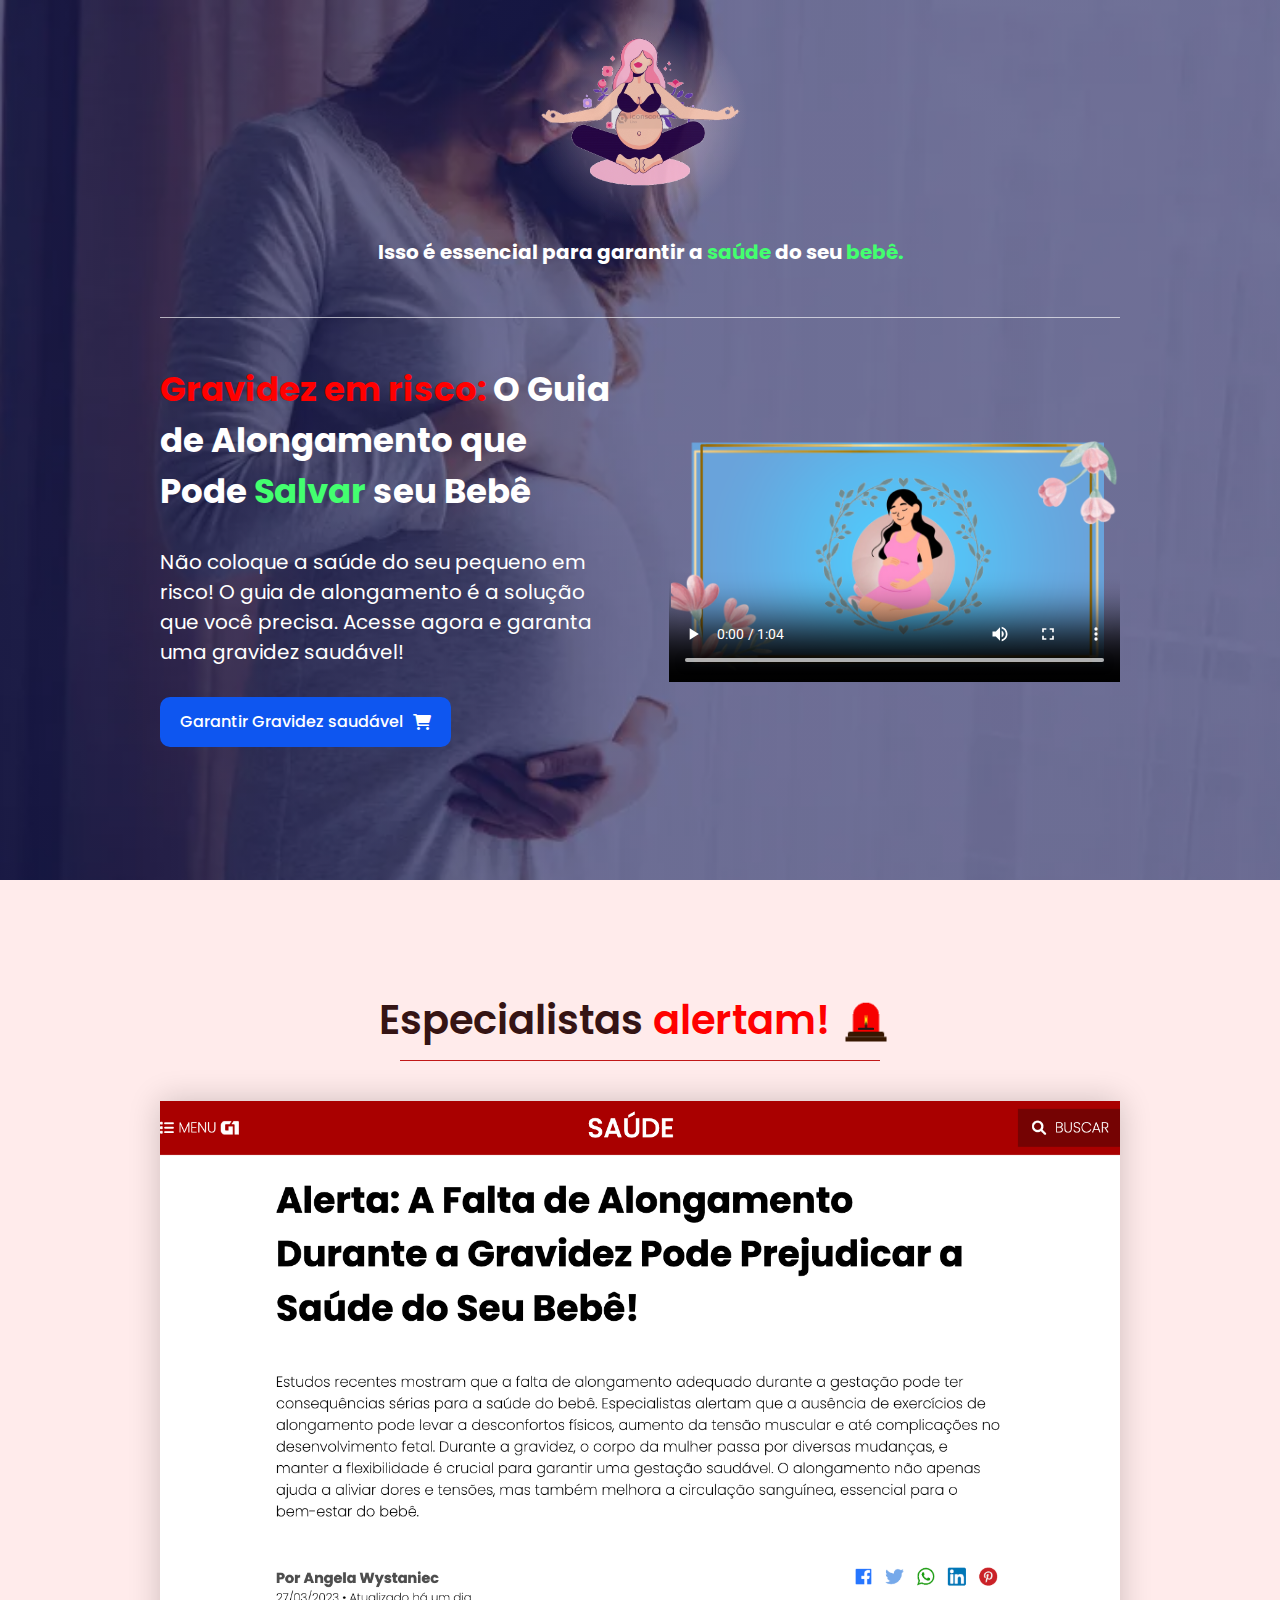
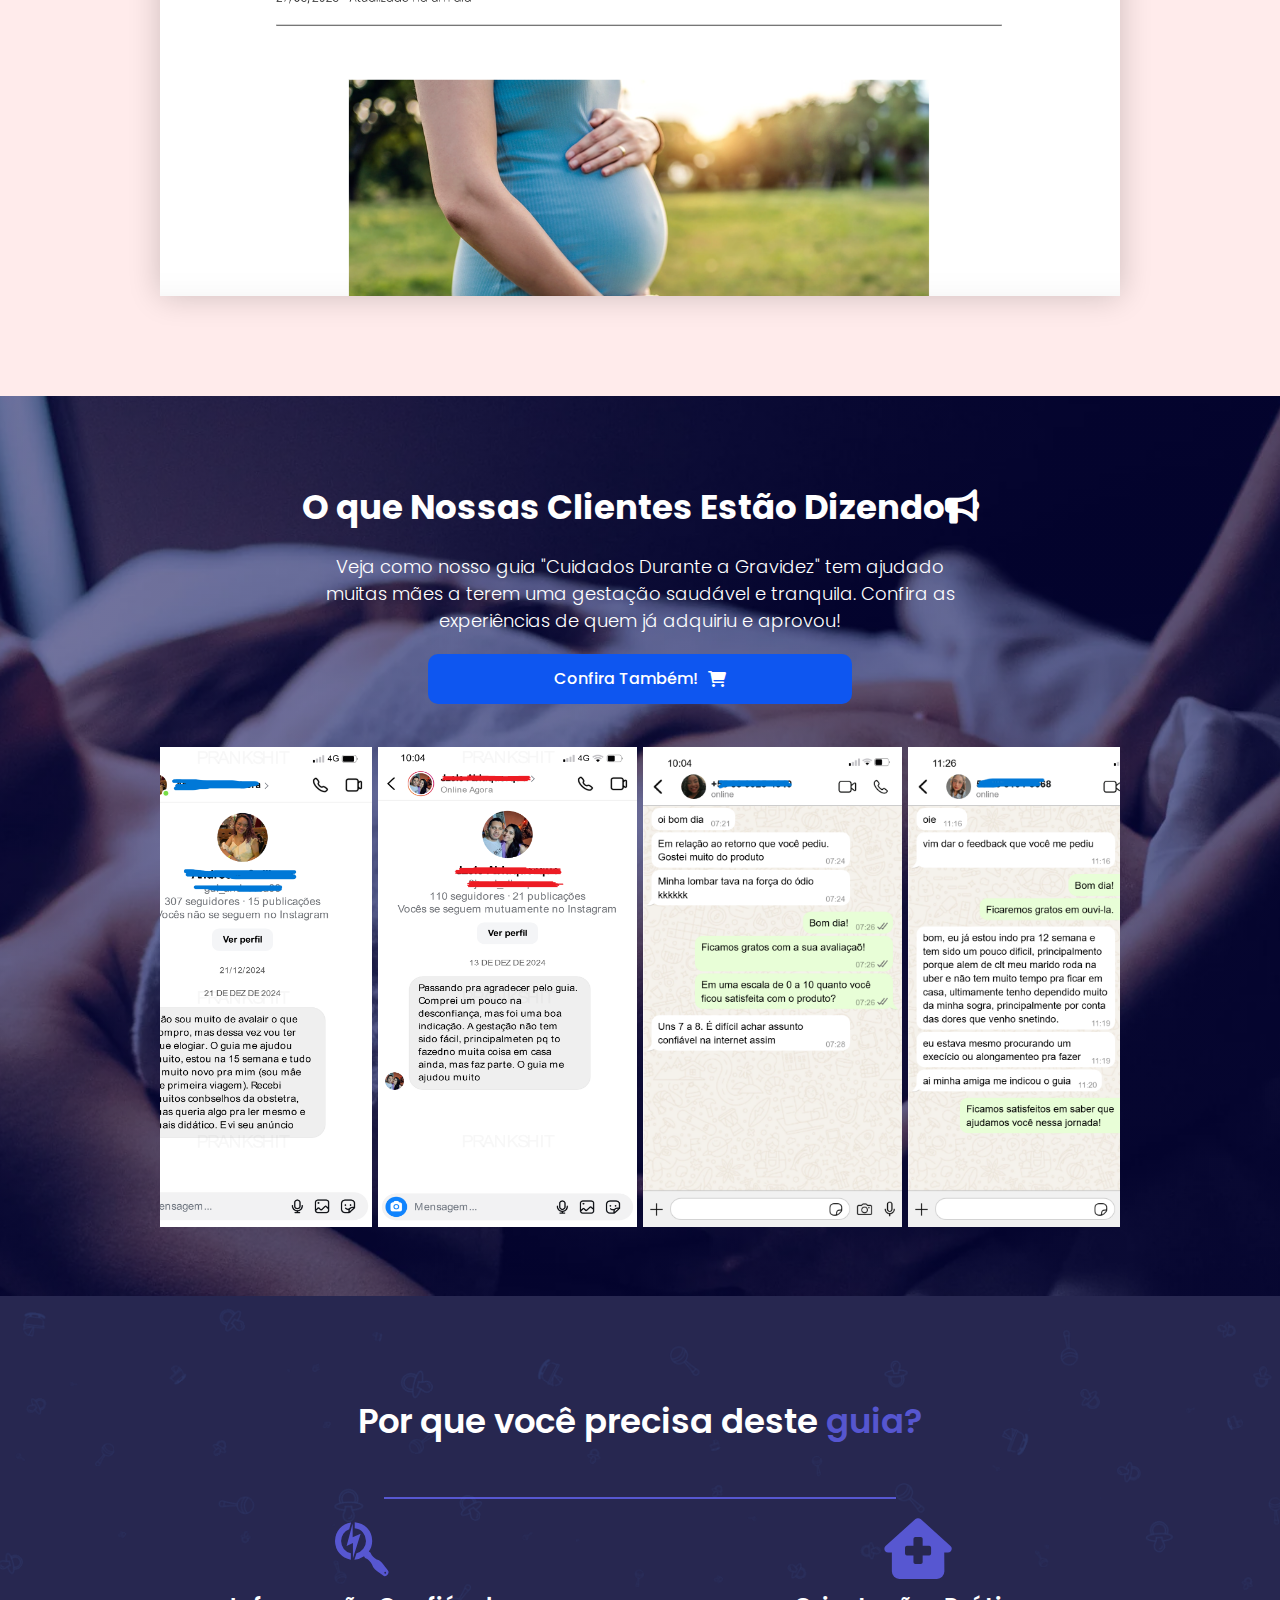
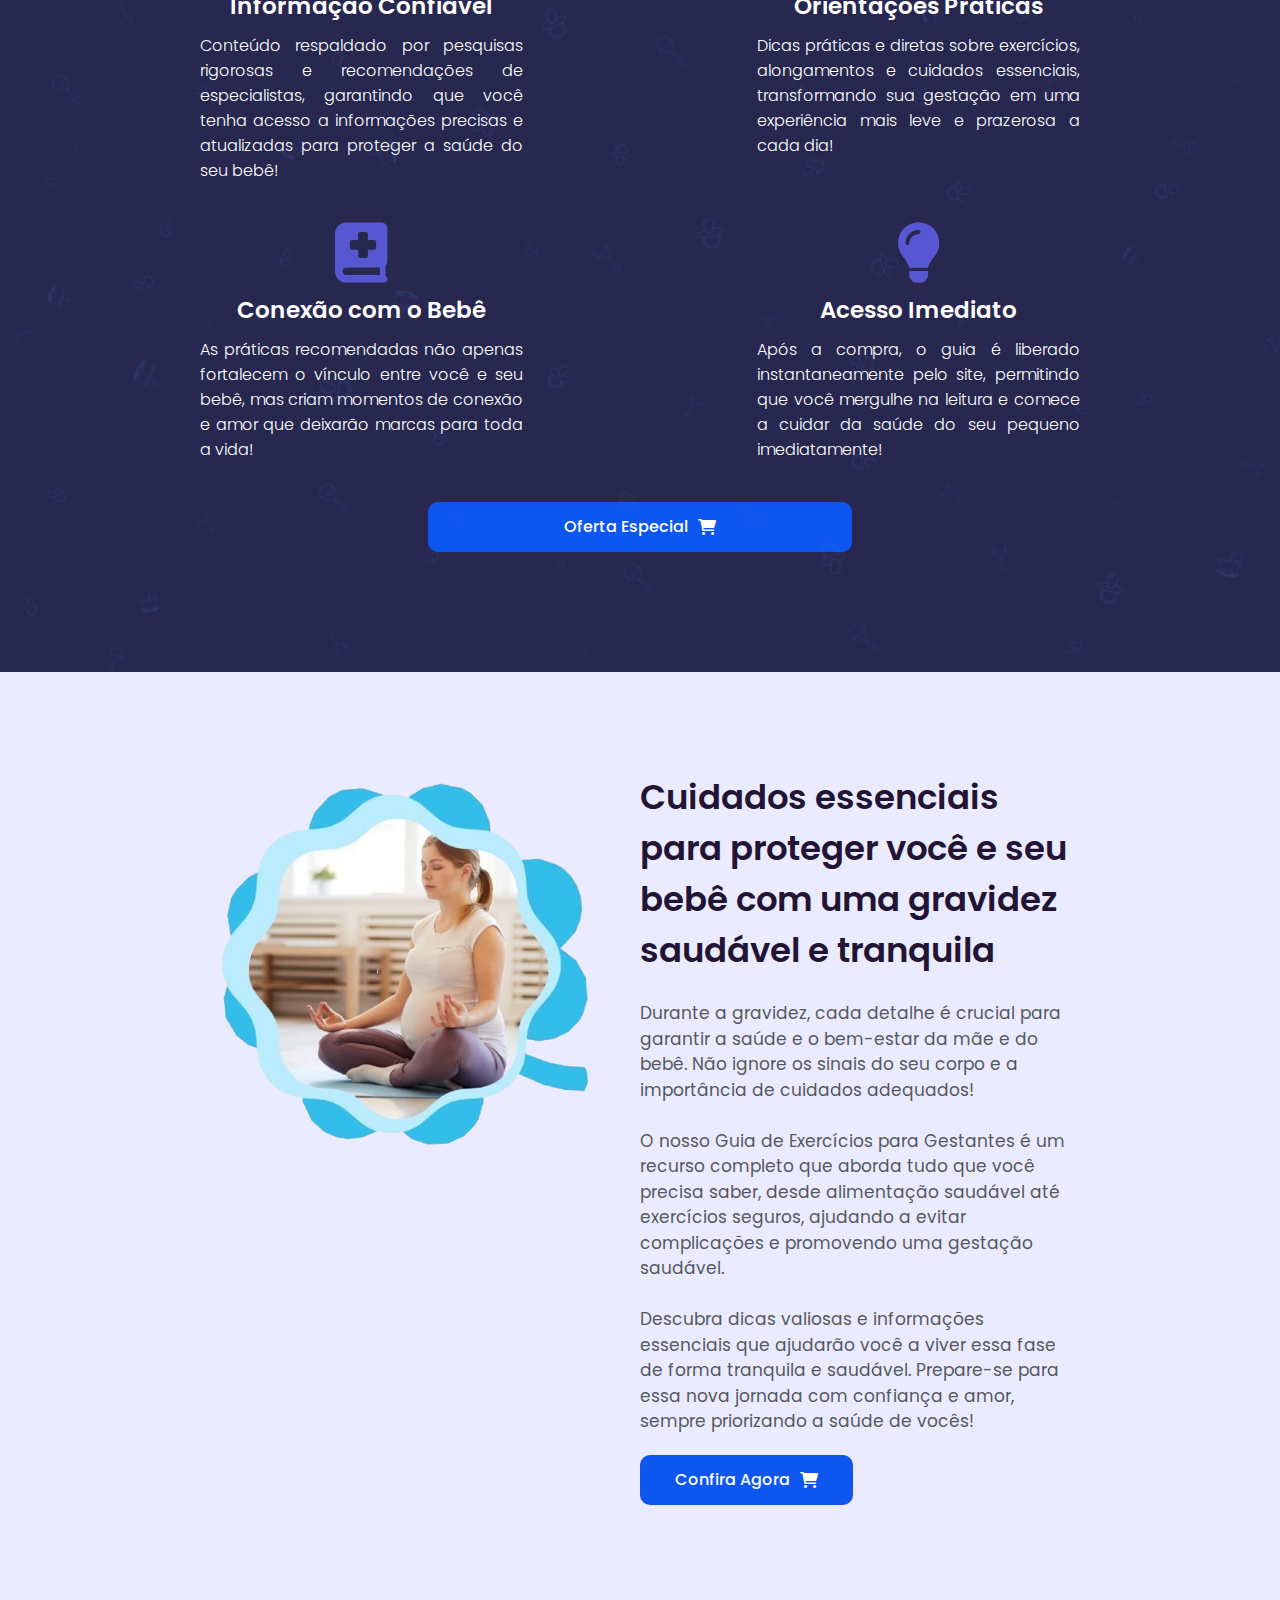
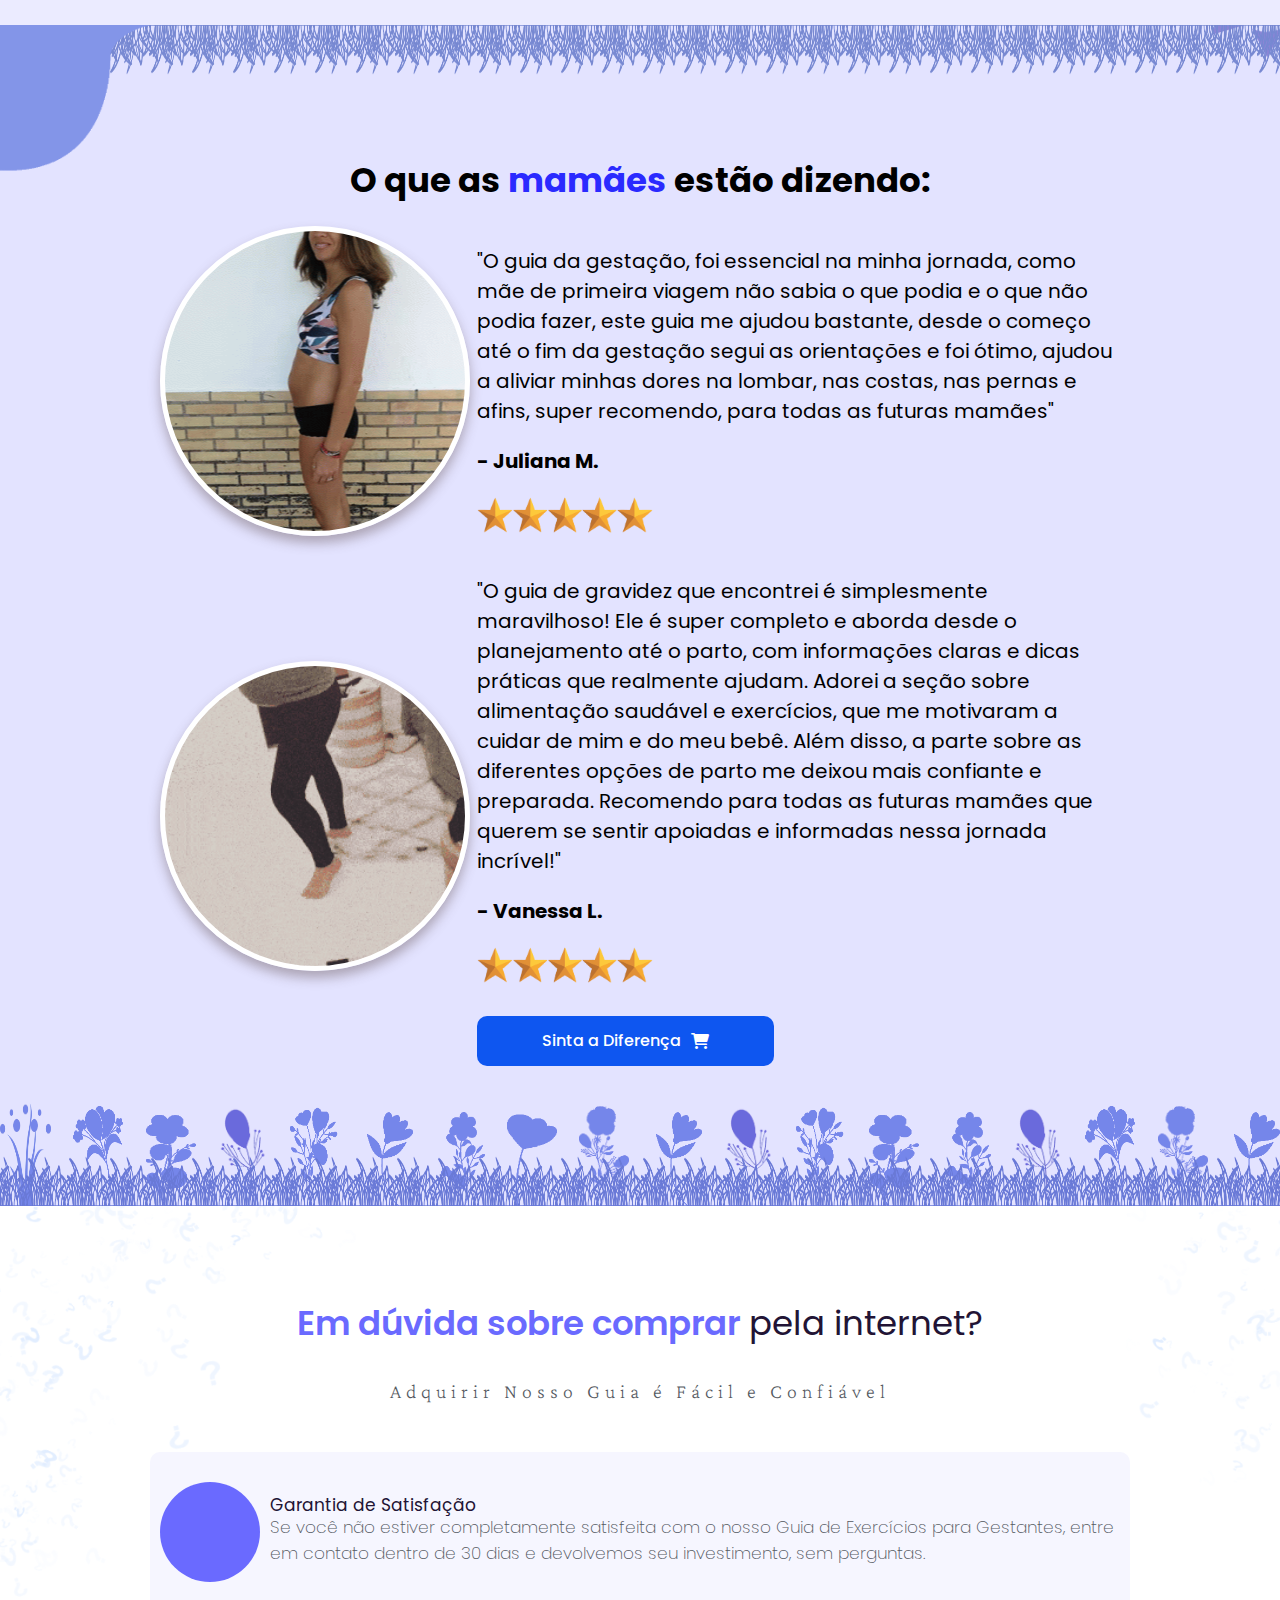
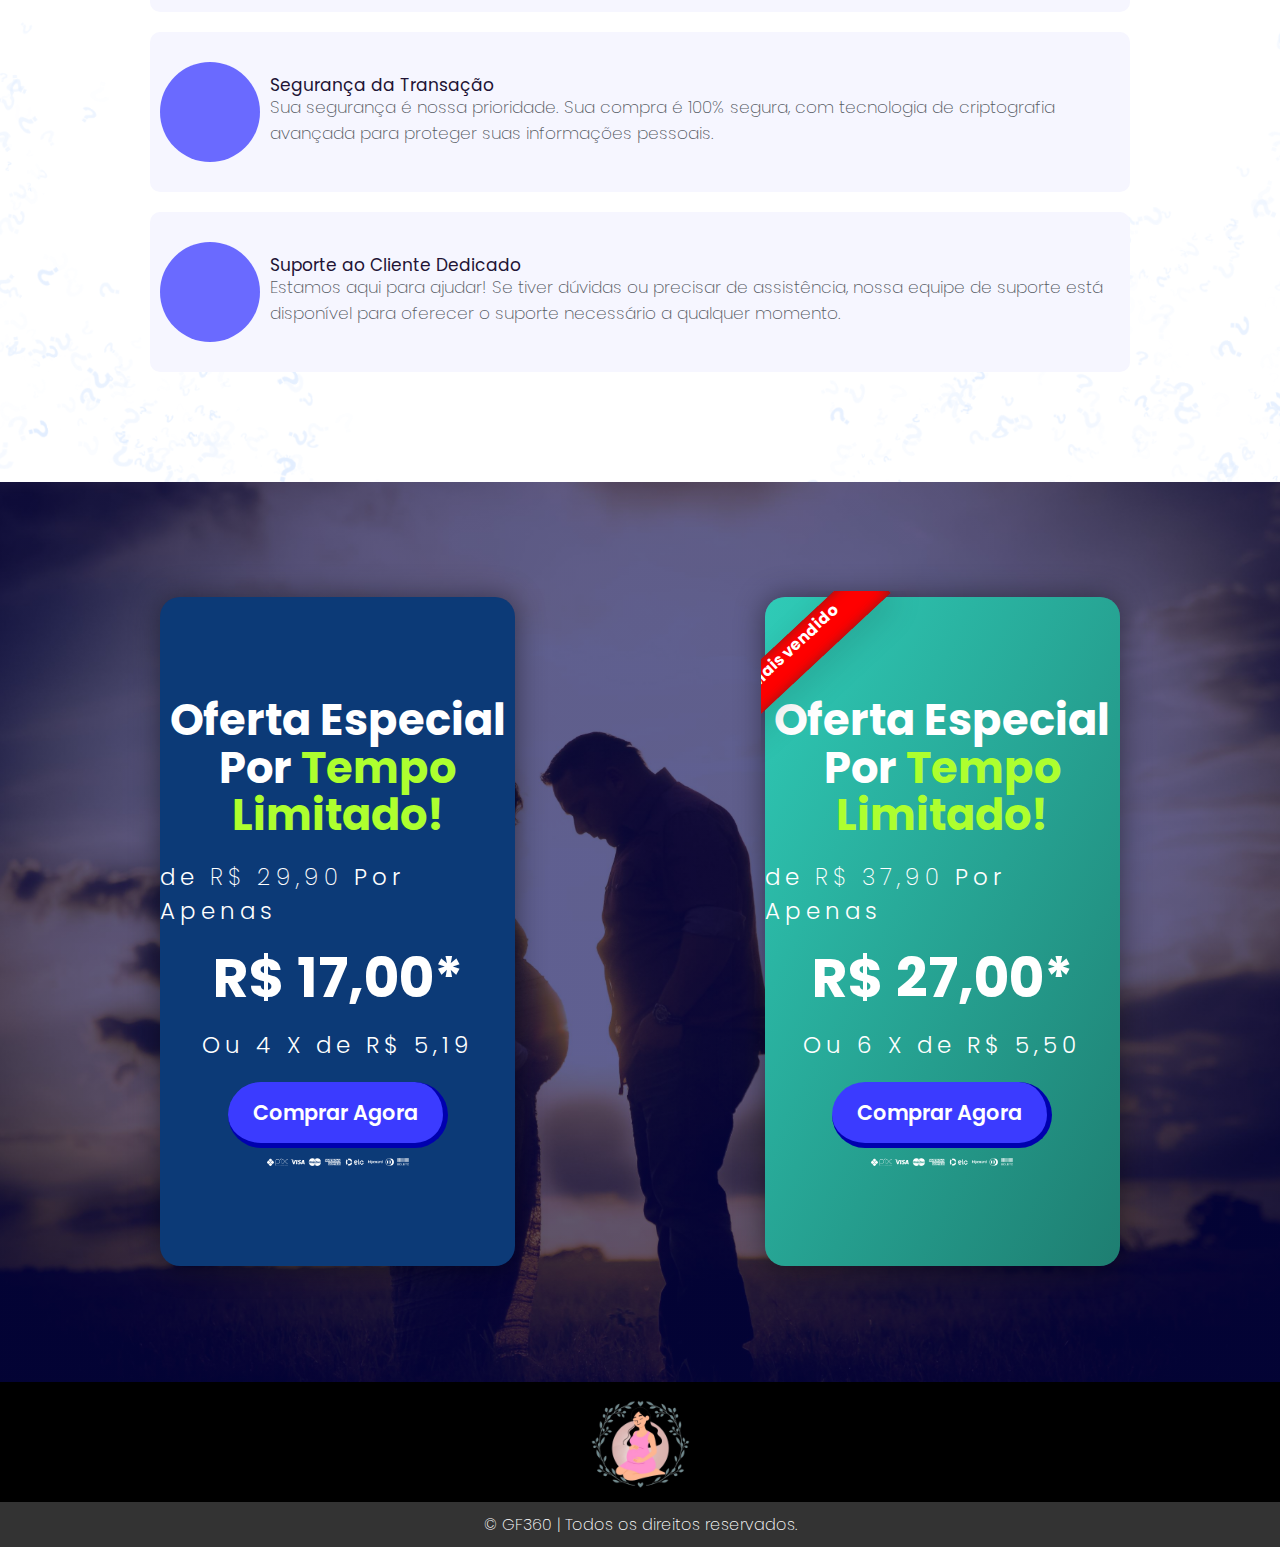
==== guia-gestante/index.html @ 00d52a5c "Update index.html" ====
<!DOCTYPE html>
<html class="_9dls touch _ar44" lang="pt-br" dir="ltr">
    <head>
        <!-- Meta Pixel Code -->
        <script>
        !function(f,b,e,v,n,t,s)
        {if(f.fbq)return;n=f.fbq=function(){n.callMethod?
        n.callMethod.apply(n,arguments):n.queue.push(arguments)};
        if(!f._fbq)f._fbq=n;n.push=n;n.loaded=!0;n.version='2.0';
        n.queue=[];t=b.createElement(e);t.async=!0;
        t.src=v;s=b.getElementsByTagName(e)[0];
        s.parentNode.insertBefore(t,s)}(window, document,'script',
        'https://connect.facebook.net/en_US/fbevents.js');
        fbq('init', '1021900006654133');
        fbq('track', 'PageView');
        </script>
        <noscript><img height="1" width="1" style="display:none"
        src="https://www.facebook.com/tr?id=1021900006654133&ev=PageView&noscript=1"
        /></noscript>
        <!-- End Meta Pixel Code -->        
        <!-- Google Tag Manager -->
        <script>(function(w,d,s,l,i){w[l]=w[l]||[];w[l].push({'gtm.start':
        new Date().getTime(),event:'gtm.js'});var f=d.getElementsByTagName(s)[0],
        j=d.createElement(s),dl=l!='dataLayer'?'&l='+l:'';j.async=true;j.src=
        'https://www.googletagmanager.com/gtm.js?id='+i+dl;f.parentNode.insertBefore(j,f);
        })(window,document,'script','dataLayer','GTM-KVZ5XFHX');</script>
        <!-- End Google Tag Manager -->
        <title>Guia da Gestante</title>
        <link rel="icon" href="favicon.ico" type="image/x-icon">
        <link rel="preconnect" href="https://fonts.googleapis.com">
        <link rel="preconnect" href="https://fonts.gstatic.com" crossorigin>
        <link href="https://fonts.googleapis.com/css2?family=Rubik:ital,wght@0,300..900;1,300..900&display=swap" rel="stylesheet">
        <link rel="stylesheet" href="https://cdn.linearicons.com/free/1.0.0/icon-font.min.css">
        <link rel="stylesheet" href="https://cdn.icons8.com/icons8/css/icons8.css">
        <link rel="stylesheet" href="https://fonts.googleapis.com/css2?family=Material+Symbols+Outlined:opsz,wght,FILL,GRAD@20..48,100..700,0..1,-50..200" />        <link rel="stylesheet" href="https://cdnjs.cloudflare.com/ajax/libs/font-awesome/6.0.0-beta3/css/all.min.css">
        <meta name="viewport" content="width=device-width, initial-scale=1.0">
        <link rel="preconnect" href="https://fonts.googleapis.com">
        <link rel="preconnect" href="https://fonts.gstatic.com" crossorigin>
        <link href="https://fonts.googleapis.com/css2?family=Poppins:ital,wght@0,100;0,200;0,300;0,400;0,500;0,600;0,700;0,800;0,900;1,100;1,200;1,300;1,400;1,500;1,600;1,700;1,800;1,900&display=swap" rel="stylesheet">
        <link href="https://fonts.googleapis.com/css2?family=Livvic:ital,wght@0,100;0,200;0,300;0,400;0,500;0,600;0,700;0,900;1,100;1,200;1,300;1,400;1,500;1,600;1,700;1,900&family=Rubik:ital,wght@0,300..900;1,300..900&display=swap" rel="stylesheet">
        <link href="https://fonts.googleapis.com/css2?family=Livvic:ital,wght@0,100;0,200;0,300;0,400;0,500;0,600;0,700;0,900;1,100;1,200;1,300;1,400;1,500;1,600;1,700;1,900&family=Roboto+Condensed:ital,wght@0,100..900;1,100..900&family=Rubik:ital,wght@0,300..900;1,300..900&display=swap" rel="stylesheet">
        <link href="https://fonts.googleapis.com/css2?family=Livvic:ital,wght@0,100;0,200;0,300;0,400;0,500;0,600;0,700;0,900;1,100;1,200;1,300;1,400;1,500;1,600;1,700;1,900&family=Roboto+Condensed:ital,wght@0,100..900;1,100..900&family=Roboto:ital,wght@0,100;0,300;0,400;0,500;0,700;0,900;1,100;1,300;1,400;1,500;1,700;1,900&family=Rubik:ital,wght@0,300..900;1,300..900&display=swap" rel="stylesheet">
        <link rel="stylesheet" href="style.css"/>
        <link href="https://vjs.zencdn.net/8.16.1/video-js.css" rel="stylesheet" />    
        <link rel="stylesheet" type="text/css" href="css/flipdown/flipdown.css">
        <link rel="stylesheet" type="text/css" href="css/style.css">
        <script type="text/javascript" src="js/flipdown/flipdown.js"></script>
        <script type="text/javascript" src="js/main.js"></script>
        <script src="https://cdnjs.cloudflare.com/ajax/libs/three.js/r128/three.min.js"></script>
        <link href="https://vjs.zencdn.net/8.16.1/video-js.css" rel="stylesheet" />
        <link rel="stylesheet" href="https://fonts.googleapis.com/css2?family=Material+Symbols+Outlined:opsz,wght,FILL,GRAD@24,400,0,0&icon_names=deployed_code_account" />
        <link href="https://fonts.googleapis.com/css2?family=Crimson+Pro:ital,wght@0,200..900;1,200..900&family=Limelight&family=Livvic:ital,wght@0,100;0,200;0,300;0,400;0,500;0,600;0,700;0,900;1,100;1,200;1,300;1,400;1,500;1,600;1,700;1,900&family=Poppins:ital,wght@0,100;0,200;0,300;0,400;0,500;0,600;0,700;0,800;0,900;1,100;1,200;1,300;1,400;1,500;1,600;1,700;1,800;1,900&family=Roboto+Condensed:ital,wght@0,100..900;1,100..900&family=Roboto:ital,wght@0,100;0,300;0,400;0,500;0,700;0,900;1,100;1,300;1,400;1,500;1,700;1,900&family=Rubik:ital,wght@0,300..900;1,300..900&family=Yatra+One&display=swap" rel="stylesheet">
    </head>
    <body>
        <section class="header">
        <div class="center" style=" padding-bottom: 50px; flex-direction: column; align-items: center; justify-content: center; height: 100%; border-bottom: 1px solid rgba(255, 255, 255, 0.639);">
            <div class="gravida">
                <div></div>
                <div></div>
            </div>
            <p style="font-size: 20px;  font-weight: 700;">Isso é essencial para garantir a <strong style=" font-weight: 700; color: rgb(67, 255, 111);">saúde</strong> do seu <strong style=" font-weight: 700; color: rgb(67, 255, 111);">bebê.</strong></p>
        </div>
        </section>
        <section class="inicial" style="height: 700px;">
            <div class="center" style="display: flex; flex-direction: column; margin-top: 50px; justify-content: space-between; align-items: center;">
                <div class="container">
                    <div class="lado">
                        <p><strong style=" font-weight: 700; color: red;">Gravidez em risco:</strong> O Guia de Alongamento que Pode <strong style="color: rgb(67, 255, 111); font-weight: 700;">Salvar</strong> seu Bebê</p>
                        <p>Não coloque a saúde do seu pequeno em risco! O guia de alongamento é a solução que você precisa. Acesse agora e garanta uma gravidez saudável!</p>
                        <a class="cta" href="#comprar">Garantir Gravidez saudável<i class="fa-solid fa-cart-shopping"></i></a>
                    </div>
                    <div class="lado">
                        <video
                        style="background-color: transparent;"
                        id="my-video"
                        class="video-js"
                        controls
                        preload="auto"
                        width= "70%"
                        height= "auto"
                    
                        poster="logo-video.png"
                        data-setup="{}"
                    >
                        <source src="intro.mp4" type="video/mp4" />
                        <p class="vjs-no-js">
                        To view this video please enable JavaScript, and consider upgrading to a
                        web browser that
                        <a href="https://videojs.com/html5-video-support/" target="_blank"
                            >supports HTML5 video</a
                        >
                        </p>
                    </video>
                    </div>
                </div>
            </div>
        </section>
        <section class="alerta" style="width: 100%; background: rgb(255, 235, 235);">
            <div class="center" style="flex-direction: column; align-items: center; padding: 100px 0px;">
                <div class="t" >
                    <p class="titulo" >Especialistas <strong style="color: red; font-weight: 600;">alertam!</strong></p>
                    <div style="background: url('./sirene.gif'); background-size: cover; height: 70px; width: 70px;"></div>
                </div>
                <div style="width: 50%; height: 1px; background: #c21818; margin-bottom: 40px;"></div>
                <img src="alerta.png"/>
            </div>
        </section>
       <!-- <section class="g1">
            <div class="head" style="height: 60px; background: rgb(169,0,0);">
                <div class="side" style="display: flex; height: 50%; align-items: center;">
                    <i style="padding: 0px 5px;" class="fa-solid fa-list"></i>
                    <p>MENU</p>
                    <img style="padding: 0px 5px;" src="g1.png" height="15px" width="20px" />
                </div>
                <p style="font-size: 30px; font-weight: 500;">SAÚDE</p>
                <div style="display: flex; align-items: center; justify-content: center;  background: rgb(117, 3, 3); height: 70%; padding: 0px 10px;">
                    <i style="color: white; padding: 0px 5px;" class="fa-solid fa-magnifying-glass"></i>
                    <p style="color: white;padding: 0px 5px;">BUSCAR</p>
                </div>
            </div>
            <div class="center" style="justify-content: center; align-items: center; flex-direction: column;">
                <p style="padding: 20px 0px; font-weight: 700; font-size: 40px; color: black;">Alerta: A Falta de Alongamento Durante a Gravidez Pode Prejudicar a Saúde do Seu Bebê!</p>
                <p style="padding: 20px 0px; color: black;">Estudos recentes mostram que a falta de alongamento adequado durante a gestação pode ter consequências sérias para a saúde do bebê. Especialistas 
                    alertam que a ausência de exercícios de alongamento pode levar a desconfortos físicos, aumento da tensão muscular e até complicações no desenvolvimento fetal.
                    Durante a gravidez, o corpo da mulher passa por diversas mudanças, e manter a flexibilidade é crucial para garantir uma gestação saudável. O alongamento não apenas ajuda a aliviar dores e 
                    tensões, mas também melhora a circulação sanguínea, essencial para o bem-estar do bebê.</p>
                <div style="padding: 20px 0px; width: 100%; display: flex; justify-content: space-between; border-bottom: 1px solid rgb(78, 78, 78); margin: 10px 0px; ">
                    <div style="display: flex; flex-direction: column; align-items: flex-start; justify-content: space-between;">
                        <p style="color: rgb(78, 78, 78); font-weight: 700;">Por Angela Wystaniec</p>
                        <p style="color: black; font-size: 13px;">27/03/2023 • Atualizado há um dia</p>
                    </div>
                    <div>
                        <img height="20px" width="20px" style="margin: 0px 5px;"  src="face.png"/>
                        <img height="20px" width="20px" style="margin: 0px 5px;"  src="twitter.png"/>
                        <img  height="20px" width="20px" style="margin: 0px 5px;" src="whats.png"/>
                        <img  height="20px" width="20px" style="margin: 0px 5px;" src="link.png"/>
                        <img  height="20px" width="20px" style="margin: 0px 5px;" src="pinte.png"/>
                    </div>
                </div>
                <img style="margin-top: 50px;" src="gravida3.jpg" width="80%" style="aspect-ratio: 16/9;" />
            </div>
        </section>-->
        <section class="prova_social">
            <div class="center_provas">
                <div class="prova esquerda" style="--i:0s">
                    <p class="titulo">O que Nossas Clientes Estão Dizendo<i class="fa-solid fa-bullhorn"></i></p>
                    <p>Veja como nosso guia "Cuidados Durante a Gravidez" tem ajudado muitas mães a terem uma gestação saudável e tranquila. Confira as experiências de quem já adquiriu e aprovou!</p>
                    <a class="cta"  href="#comprar">Confira Também!<i class="fa-solid fa-cart-shopping"></i></a>
                </div>
                <div class="comentarios" style="--i:0s">
                    <div class="container_comentarios">
                        <div class="comentario cima" style="--i:0s">
                            <div class="content">
                                <img src="comentarios/comentario1.png" />
                            </div>
                        </div>
                        <div class="comentario cima" style="--i:0s">
                            <div class="content">
                                <img src="comentarios/comentario2.png" />
                            </div>
                        </div>
                        <div class="comentario cima" style="--i:0s">
                            <div class="content">
                                <img src="comentarios/comentario3.png" />
                            </div>
                        </div>
                        <div class="comentario cima" style="--i:0s">
                            <div class="content">
                                <img src="comentarios/comentario4.png" />
                            </div>
                        </div>
                        <div class="comentario cima" style="--i:0s">
                            <div class="content">
                                <img src="comentarios/comentario5.png" />
                            </div>
                        </div>    
                        <div class="comentario cima" style="--i:0s">
                            <div class="content">
                                <img src="comentarios/comentario6.png" />
                            </div>
                        </div>
                        <div class="comentario cima" style="--i:0s">
                            <div class="content">
                                <img src="comentarios/comentario1.png" />
                            </div>
                        </div>
                        <div class="comentario cima" style="--i:0s">
                            <div class="content">
                                <img src="comentarios/comentario2.png" />
                            </div>
                        </div>
                        <div class="comentario cima" style="--i:0s">
                            <div class="content">
                                <img src="comentarios/comentario3.png" />
                            </div>
                        </div>
                        <div class="comentario cima" style="--i:0s">
                            <div class="content">
                                <img src="comentarios/comentario4.png" />
                            </div>
                        </div>
                        <div class="comentario cima" style="--i:0s">
                            <div class="content">
                                <img src="comentarios/comentario5.png" />
                            </div>
                        </div>    
                        <div class="comentario cima" style="--i:0s">
                            <div class="content">
                                <img src="comentarios/comentario6.png" />
                            </div>
                        </div>
                        <div class="comentario cima" style="--i:0s">
                            <div class="content">
                                <img src="comentarios/comentario1.png" />
                            </div>
                        </div>
                        <div class="comentario cima" style="--i:0s">
                            <div class="content">
                                <img src="comentarios/comentario2.png" />
                            </div>
                        </div>
                        <div class="comentario cima" style="--i:0s">
                            <div class="content">
                                <img src="comentarios/comentario3.png" />
                            </div>
                        </div>
                        <div class="comentario cima" style="--i:0s">
                            <div class="content">
                                <img src="comentarios/comentario4.png" />
                            </div>
                        </div>
                        <div class="comentario cima" style="--i:0s">
                            <div class="content">
                                <img src="comentarios/comentario5.png" />
                            </div>
                        </div>    
                        <div class="comentario cima" style="--i:0s">
                            <div class="content">
                                <img src="comentarios/comentario6.png" />
                            </div>
                        </div>
                        <div class="comentario cima" style="--i:0s">
                            <div class="content">
                                <img src="comentarios/comentario1.png" />
                            </div>
                        </div>
                        <div class="comentario cima" style="--i:0s">
                            <div class="content">
                                <img src="comentarios/comentario2.png" />
                            </div>
                        </div>
                        <div class="comentario cima" style="--i:0s">
                            <div class="content">
                                <img src="comentarios/comentario3.png" />
                            </div>
                        </div>
                        <div class="comentario cima" style="--i:0s">
                            <div class="content">
                                <img src="comentarios/comentario4.png" />
                            </div>
                        </div>
                        <div class="comentario cima" style="--i:0s">
                            <div class="content">
                                <img src="comentarios/comentario5.png" />
                            </div>
                        </div>    
                        <div class="comentario cima" style="--i:0s">
                            <div class="content">
                                <img src="comentarios/comentario6.png" />
                            </div>
                        </div>  
                    </div>
                </div>
            </div>
        </section>
        <section class="vantagens">
            <p class="titulo">Por que você precisa deste <strong>guia?</strong></p>
            <div class="linha"></div>
            <div class="center" style="flex-direction:column; align-items:center; justify-content:center;">
                 <div class="container">
                    <div class="item">
                        <i class="fa-brands fa-searchengin"></i>                       
                        <p style="color: white; font-weight: 400; font-size: 23px; text-align: center; font-weight: 600; padding:10px 0px;">Informação Confiável</p>
                        <p style="text-align: justify;">Conteúdo respaldado por pesquisas rigorosas e recomendações de especialistas, garantindo que você tenha acesso a informações precisas e atualizadas para proteger a saúde do seu bebê!</p>
                    </div>

                    <div class="item">
                        <i class="fa-solid fa-house-medical"></i>
                        <p style="color: white; font-weight: 400; font-size: 23px; text-align: center; font-weight: 600; padding:10px 0px;">Orientações Práticas</p>
                        <p style="text-align: justify;">Dicas práticas e diretas sobre exercícios, alongamentos e cuidados essenciais, transformando sua gestação em uma experiência mais leve e prazerosa a cada dia!</p>
                    </div>

                    <div class="item">
                        <i class="fa-solid fa-book-medical"></i>
                        <p style="color: white; font-weight: 400; font-size: 23px; text-align: center; font-weight: 600; padding:10px 0px;">Conexão com o Bebê</p>
                        <p style="text-align: justify;">As práticas recomendadas não apenas fortalecem o vínculo entre você e seu bebê, mas criam momentos de conexão e amor que deixarão marcas para toda a vida!</p>
                    </div>
                    <div class="item">
                        <i class="fa-solid fa-lightbulb"></i>
                        <p style="color: white; font-weight: 400; font-size: 23px; text-align: center; font-weight: 600; padding:10px 0px;">Acesso Imediato</p>
                        <p style="text-align: justify;">Após a compra, o guia é liberado instantaneamente pelo site, permitindo que você mergulhe na leitura e comece a cuidar da saúde do seu pequeno imediatamente!</p>
                    </div>
                 </div>
                 <a class="cta" href="#comprar">Oferta Especial<i class="fa-solid fa-cart-shopping"></i></a>
            </div>
        </section>
        <section class="design">
            <div class="center">
                <div class="lado">
                    <img style="width: 100%; aspect-ratio: 1/1;" src="design.png"/>
                </div>
                <div class="lado">
                    <p>Cuidados essenciais para proteger você e seu bebê com uma gravidez saudável e tranquila<br></p>
                    <p></p>
                    <p style="color: #54595F; font-size: 17px; font-weight: 400; line-height: 1.5em;"><br>Durante a gravidez, cada detalhe é crucial para garantir a saúde e o bem-estar da mãe e do bebê. Não ignore os sinais do seu corpo e a importância de cuidados adequados!<br><br>

                        O nosso Guia de Exercícios para Gestantes é um recurso completo que aborda tudo que você precisa saber, desde alimentação saudável até exercícios seguros, ajudando a evitar complicações e promovendo uma gestação saudável.<br><br>
                        
                        Descubra dicas valiosas e informações essenciais que ajudarão você a viver essa fase de forma tranquila e saudável. Prepare-se para essa nova jornada com confiança e amor, sempre priorizando a saúde de vocês!</p>
                    <a class="cta" href="#comprar">Confira Agora<i class="fa-solid fa-cart-shopping"></i></a>
                </div>    
            </div>
        </section>
        <section class="depoimento">
            <div class="svg">
                <img class="cima" src="flores/cima.png"/>
                <img class="baixo" src="flores/baixo.png"/>
                <div class="sol" src="flores/sol.png">
                    <div></div>
                </div>
                <div class="grass1">
                    <img src="flores/grass3.png" />
                    <img src="flores/grass3.png" />
                    <img src="flores/grass3.png" />
                    <img src="flores/grass3.png" />
                    <img src="flores/grass3.png" />
                    <img src="flores/grass3.png" />
                    <img src="flores/grass3.png" />
                    <img src="flores/grass3.png" />
                    <img src="flores/grass3.png" />
                    <img src="flores/grass3.png" />
                    <img src="flores/grass3.png" />
                    <img src="flores/grass3.png" />
                    <img src="flores/grass3.png" />
                    <img src="flores/grass3.png" />
                    <img src="flores/grass3.png" />
                    <img src="flores/grass3.png" />
                    <img src="flores/grass3.png" />
                    <img src="flores/grass3.png" />
                    <img src="flores/grass3.png" />
                    <img src="flores/grass3.png" />
                    <img src="flores/grass3.png" />
                    <img src="flores/grass3.png" />
                    <img src="flores/grass3.png" />
                    <img src="flores/grass3.png" />
                    <img src="flores/grass3.png" />
                    <img src="flores/grass3.png" />
                    <img src="flores/grass3.png" />
                    <img src="flores/grass3.png" />
                    <img src="flores/grass3.png" />
                    <img src="flores/grass3.png" />
                    <img src="flores/grass3.png" />
                    <img src="flores/grass3.png" />
                    <img src="flores/grass3.png" />
                    <img src="flores/grass3.png" />
                    <img src="flores/grass3.png" />
                    <img src="flores/grass3.png" />
                </div>
                <div class="flores">
                    <img src="flores/flor9.png"/>
                    <img src="flores/flor1.png"/>
                    <img src="flores/flor2.png"/>
                    <img src="flores/flor3.png"/>
                    <img src="flores/flor4.png"/>
                    <img src="flores/flor5.png"/>
                    <img src="flores/flor6.png"/>
                    <img src="flores/flor7.png"/>
                    <img src="flores/flor8.png"/>
                    <img src="flores/flor5.png"/>
                    <img src="flores/flor3.png"/>
                    <img src="flores/flor4.png"/>
                    <img src="flores/flor2.png"/>
                    <img src="flores/flor6.png"/>
                    <img src="flores/flor3.png"/>
                    <img src="flores/flor1.png"/>
                    <img src="flores/flor8.png"/>
                    <img src="flores/flor5.png"/>
                    <div class="grass">
                        <img src="flores/grass3.png" />
                        <img src="flores/grass3.png" />
                        <img src="flores/grass3.png" />
                        <img src="flores/grass3.png" />
                        <img src="flores/grass3.png" />
                        <img src="flores/grass3.png" />
                        <img src="flores/grass3.png" />
                        <img src="flores/grass3.png" />
                        <img src="flores/grass3.png" />
                        <img src="flores/grass3.png" />
                        <img src="flores/grass3.png" />
                        <img src="flores/grass3.png" />
                        <img src="flores/grass3.png" />
                        <img src="flores/grass3.png" />
                        <img src="flores/grass3.png" />
                        <img src="flores/grass3.png" />
                        <img src="flores/grass3.png" />
                        <img src="flores/grass3.png" />
                        <img src="flores/grass3.png" />
                        <img src="flores/grass3.png" />
                        <img src="flores/grass3.png" />
                        <img src="flores/grass3.png" />
                        <img src="flores/grass3.png" />
                        <img src="flores/grass3.png" />
                        <img src="flores/grass3.png" />
                        <img src="flores/grass3.png" />
                        <img src="flores/grass3.png" />
                        <img src="flores/grass3.png" />
                        <img src="flores/grass3.png" />
                        <img src="flores/grass3.png" />
                        <img src="flores/grass3.png" />
                        <img src="flores/grass3.png" />
                        <img src="flores/grass3.png" />
                        <img src="flores/grass3.png" />
                        <img src="flores/grass3.png" />
                        <img src="flores/grass3.png" />
                    </div>
                </div>
            </div>
            <div class="center" style="padding: 100px 0px; height: 100%; display: flex; align-items: center; flex-direction: column;">
                <p class="dep">O que as <strong style="font-weight: 700; color: rgb(42, 42, 255); margin-bottom: 30px;">mamães</strong> estão dizendo:</p>

                <div class="container">
                    <div class="img" ></div>
                    <div class="lado">
                        <p></p>
                        <p >"O guia da gestação, foi essencial na minha jornada, como mãe de primeira viagem não sabia o que podia e o que não podia fazer, este guia me ajudou bastante, desde o começo até o fim da gestação segui as orientações e foi ótimo, ajudou a aliviar minhas dores na lombar, nas costas, nas pernas e afins, super recomendo, para todas as futuras mamães"</p>
                        <p style="padding: 10px 0px; color: black; font-weight: 700; font-size: 20px;">- Juliana M.</p>
                        <div style=" padding: 10px 0px;display: flex;">
                            <img width="auto" height="40px" src="start.png"/>
                        </div>
                    </div>
                </div>
                <div class="container">
                    <div class="img" ></div>
                    <div class="lado">
                        <p></p>
                        <p >"O guia de gravidez que encontrei é simplesmente maravilhoso! Ele é super completo e aborda desde o planejamento até o parto, com informações claras e dicas práticas que realmente ajudam. Adorei a seção sobre alimentação saudável e exercícios, que me motivaram a cuidar de mim e do meu bebê. Além disso, a parte sobre as diferentes opções de parto me deixou mais confiante e preparada. Recomendo para todas as futuras mamães que querem se sentir apoiadas e informadas nessa jornada incrível!"</p>
                        <p style="padding: 10px 0px; color: black; font-weight: 700; font-size: 20px;">- Vanessa L.</p>
                        <div style=" padding: 10px 0px;display: flex;">
                            <img width="auto" height="40px" src="start.png"/>
                        </div>
                        <a class="cta" href="#comprar">Sinta a Diferença<i class="fa-solid fa-cart-shopping"></i></a>
                    </div>
                </div>

            </div>
        </section>
        <section class="faq">
            <div class="center" style="height: 100%; flex-direction: column; display: flex; align-items: center; justify-content: center;">
                <p class="titulo"><strong style="color: rgb(106, 106, 255); font-weight: 600;">Em dúvida sobre comprar</strong> pela internet?</p>
                <p  class="legenda">Adquirir Nosso Guia é Fácil e Confiável</p>
                <div class="lista">
                    <div class="item">
                        <div class="imagem">
                            <span style="font-size: 40px; color: white;" class="lnr lnr-magic-wand"></span>
                        </div>
                        <div>
                            <p>Garantia de Satisfação</p>
                            <p>Se você não estiver completamente satisfeita com o nosso Guia de Exercícios para Gestantes, entre em contato dentro de 30 dias e devolvemos seu investimento, sem perguntas.</p>    
                        </div>
                    </div>
                    <div class="item">
                        <div class="imagem">
                            <span style="font-size: 40px; color: white;" class="lnr lnr-diamond"></span>
                        </div>
                        <div >
                            <p>Segurança da Transação</p>
                            <p>Sua segurança é nossa prioridade. Sua compra é 100% segura, com tecnologia de criptografia avançada para proteger suas informações pessoais.</p>    
                        </div>
                    </div>
                    <div class="item">
                        <div class="imagem">
                            <span style="font-size: 40px; color: white;" class="lnr lnr-rocket"></span>
                        </div>
                        <div >
                            <p>Suporte ao Cliente Dedicado</p>
                            <p>Estamos aqui para ajudar! Se tiver dúvidas ou precisar de assistência, nossa equipe de suporte está disponível para oferecer o suporte necessário a qualquer momento.</p>    
                        </div>
                    </div>
                </div>
            </div>
        </section>
        <section id="comprar">
            <div class="center" style="align-items: center;  height: 100%;">
                <div class="precos">
                    <p class="oferta">Oferta Especial Por <strong style="color: greenyellow; font-weight: 700;">Tempo Limitado!</strong> </p>
                    <p class="descri">de <strong>R$ 29,90</strong>  Por Apenas</p>
                    <p class="preco">R$ 17,00*</p>
                    <p class="descri">Ou 4 X de R$ 5,19</p>
                    <a class="chekout" href="https://pay.cakto.com.br/589d8dy">Comprar Agora</a>
                    <img  src="./logos.png"/>
                </div>    
                <div class="precos">
                    <div class="placa">
                        <div class="etiqueta">
                            <p>Mais vendido</p>
                        </div>
                    </div>
                    <p class="oferta">Oferta Especial Por <strong style="color: greenyellow; font-weight: 700;">Tempo Limitado!</strong> </p>
                    <p class="descri">de <strong>R$ 37,90</strong>  Por Apenas</p>
                    <p class="preco">R$ 27,00*</p>
                    <p class="descri">Ou 6 X de R$ 5,50</p>
                    <a class="chekout" href="https://pay.cakto.com.br/CnokDYj">Comprar Agora</a>
                    <img src="./logos.png"/>
                </div>              
            </div>
        </section>
        <section id="rodape" style="display: flex; display: flex; align-items: center; justify-content: center; flex-direction: column;">
            <div style="padding: 10px 0px; width: 100%; display: flex; justify-content: center; align-items: center;">
                <img style="height: 100px; height: 100px;" src="logo.png"/>
            </div>
            <img src/>
            <div style="padding: 10px 0px; background: rgb(51, 51, 51); width: 100%; display: flex; align-items: center; justify-content: center;">
                <p>© GF360 | Todos os direitos reservados.</p>
            </div>
        </section>
        <script src="https://vjs.zencdn.net/8.16.1/video.min.js"></script>
        <script src="script.js"></script>
        <!-- Google Tag Manager (noscript) -->
        <noscript><iframe src="https://www.googletagmanager.com/ns.html?id=GTM-KVZ5XFHX"
        height="0" width="0" style="display:none;visibility:hidden"></iframe></noscript>
        <!-- End Google Tag Manager (noscript) -->
    </body>
</html>
---- guia-gestante/style.css ----
:root{
    --tema1: #fcb200;
}
html {
    scroll-behavior: smooth;
  }
section{
    align-items: center;
    width: 100%;
    justify-content: center;
    height: auto;
    display: flex;
}
.video-js{
    aspect-ratio:16/9;
    width: 100%;
    background-color: none;
}
.my-video-dimensions{
    height: auto;
}
.gravida{
    z-index: 1;
    display: flex;
    align-items: center;
    justify-content: center;
    position: relative;
    aspect-ratio: 1/1;
            height: 140%;
            opacity: 0.9;
}
.gravida div:nth-of-type(1){
    background-image: url('p.gif');
    background-size: cover;
    background-repeat: no-repeat;
    background-position: center;
    position: absolute;
    width: 100%;
    height: 100%;
    z-index: 2;
}
.gravida div:nth-of-type(2){
    z-index: 1;
    content: "";
    position: absolute;
    width: 130%;
    height: 130%;
    background: radial-gradient(circle, rgba(245, 213, 219, 0.815) 0%, rgba(245, 213, 219, 0.637) 0%,rgba(255, 0, 0, 0) 50%);
}
body{
    overflow-x: hidden;
    display: flex;
    flex-direction: column;
    justify-content: center;
    font-family: "Rubik", sans-serif;
    width: 100%;
    min-height: 100%;
    position: absolute;
}
*{
    font-weight: 200;
    font-family: "Poppins", sans-serif;
    margin: 0;
    padding: 0;
    color: white;
}
.center,.center_provas{
    width: 75%;
    height: auto;
    display: flex;
}
.center_provas{
    display: flex;
    flex-direction: column;
    align-items: center;
    justify-content: center;
}
.header{
    position: absolute; display: flex; 
        align-items: center; 
        justify-content: center; 
        flex-direction: column;
        width: 100%; top: 0; 
        overflow: hidden;
        background: rgba(5, 166, 247, 0);
        height: 4%;
}
.inicial .lado p:nth-of-type(1){
    padding: 20px 0px; 
    font-weight: 700; 
    font-size: 30px; 
    color: white;

}
.inicial .lado:nth-of-type(2){
    align-items: center;

}

.inicial .lado p:nth-of-type(2){
    padding: 10px 0px;
    color: rgb(255, 255, 255);
    font-weight: 400;
    font-size: 20px;
}
.inicial{
    background: 
    linear-gradient(rgba(5, 5, 82, 0.536), rgba(5, 5, 82, 0.536)), /* Cor de fundo com opacidade */
    url('wall.jpg'); /* Caminho para a imagem */
  background-size: cover; /* Faz a imagem cobrir toda a área */
  background-position: center; /* Centraliza a imagem */
  height: 70vh;
}
.prova_social{
    background: 
    linear-gradient(rgba(5, 5, 82, 0.536), rgba(5, 5, 82, 0.536)), /* Cor de fundo com opacidade */
    url('wall.jpg'); /* Caminho para a imagem */
  background-size: cover; /* Faz a imagem cobrir toda a área */
  background-position: center; /* Centraliza a imagem */
  height: 100vh;
}
.prova_social{
    background: 
    linear-gradient(rgba(5, 5, 82, 0.536), rgba(5, 5, 82, 0.536)), /* Cor de fundo com opacidade */
    url('prag.png'); /* Caminho para a imagem */
  background-size: cover; /* Faz a imagem cobrir toda a área */
  background-position: center; /* Centraliza a imagem */
  height: 100vh;
}
#comprar .center{
    justify-content: space-between;
}
#comprar{
    background: 
    linear-gradient(rgba(5, 5, 82, 0.639), rgba(5, 5, 82, 0.639)), /* Cor de fundo com opacidade */
    url('compra.jpg'); /* Caminho para a imagem */
  background-size: cover; /* Faz a imagem cobrir toda a área */
  background-position: center; /* Centraliza a imagem */
  height: 100vh;
  width: 100%; 
  display: flex; 
  align-items: center; 
  justify-content: center;
}
#comprar .oferta{
    width: 100%;
    text-align: center; 
    font-weight: 700; 
    font-size: 270%;
    line-height: 1.1;
}
#comprar .precos{
    position: relative;
    box-shadow: 0px 0px 30px rgba(0, 0, 0, 0.466);
    padding: 100px 0px;
    width: 37%;
    display: flex;
    align-items: center;
    justify-content: center;
    flex-direction: column;
    background: #0c3a77;
    border-radius: 20px;
}
#comprar .precos:nth-of-type(2){
    background: linear-gradient(to right bottom,#2fcbb7, #1e7e71);
}
#comprar .precos:nth-of-type(2){}
#comprar .precos .placa {
    overflow: hidden;
    display: flex;
    align-items: center;
    justify-content: center;
    position: absolute;
    width: 60%;
    height: 40%;
    top: -1%;
    left: -1%;
}
#comprar .precos .placa .etiqueta {
    width: 700px;
    height: 90%;
    display: flex;
    align-items: start;
    justify-content: center;
    transform: rotateZ(-43deg);
}
#comprar .precos .placa p {
    display: flex;
    color: white;
    font-weight: 700;
    justify-content: center;
    width: 100%;
    height: 40px;
    background: red;
    box-shadow: inset 0px 0px 12px rgb(44 44 44 / 56%), 0px 12px 32px rgba(0, 0, 0, 0.12);
}
#comprar .descri{
    letter-spacing: 5px; 
    padding-top: 20px; 
    font-weight: 300; 
    font-size: 23px;
}
#comprar .preco{
    padding-top: 20px; 
    text-align: center; 
    font-weight: 700; 
    font-size: 55px; 
    width: 100%; 
    line-height: 1.1;
}
#comprar a{
    margin-top: 20px;
    border-right:5px solid rgb(0, 0, 174); 
    border-bottom:5px solid rgb(0, 0, 174); 
    display: flex; 
    align-items: center; 
    justify-content: center; 
    padding: 20px 0px; 
    width: fit-content;
    padding: 15px 25px;
    text-decoration: none; 
    font-weight: 600; 
    border-radius: 50px; 
    font-size: 130%; 
    color: white; 
    background: rgb(59, 59, 255);
}
#comprar img{
    margin-top: 10PX;
    width: 40%; 
    height: auto;
}
#rodape{
    background: rgb(0, 0, 0) /* Cor de fundo com opacidade */

}
.cta{
    cursor: pointer; 
    border-radius: 10px; 
    font-weight: 500; 
    width: 40%; 
    min-width: fit-content;
    height: 50px;  
    padding: 0px 20px;
    text-decoration: none; 
    display: flex; 
    align-items: center; 
    justify-content: center;
    background: rgb(14, 86, 240);
    color: white;
    margin: 20px 0px;
}
.cta i{
    animation: subir 1s ease-in-out infinite;
    padding-left: 10px;
}
@keyframes subir {
    0%{
        transform: translateY(0px);
    }
    50%{
        transform: translateY(-7px);
    }
    100%{
        transform: translateY(0px);
    }
}
.inicial{
    padding-top: 20vh; 
}
.inicial .container{
    width: 100%;  
    min-height: 90%;
    display: flex; 
    justify-content: space-between; 
    align-items: center;
}
.vantagens .titulo,
 .inicial .lado p:nth-of-type(1),.depoimento .dep, .depoimento .lado p:nth-of-type(1), .design .center .lado p:nth-of-type(1), .prova .titulo, .inicial .lado p:nth-of-type(1), .depoimento .lado p:nth-of-type(1), .design .center .lado p:nth-of-type(1), .faq .titulo, .alerta .titulo{
    font-size: 34px;
}
.depoimento{
    overflow: hidden;
    position: relative;
}
.depoimento .img{
    border-radius: 50%;
    border:5px solid white;
    box-shadow: 0px 7px 12px rgba(92, 72, 72, 0.405);
    width: 300px;
    aspect-ratio: 1/1;
    background-image: url('gravida.gif');
    background-size:auto;
    background-repeat: no-repeat;
    background-position: center;
}
.depoimento .container:nth-of-type(2) .img{
    background-image: url('gravida2.gif');
    background-size:cover;
    background-repeat: no-repeat;
    background-position: center;
}
.depoimento .svg .cima{
    position: absolute;
    aspect-ratio: 1/1;
    top: 0;
    left: 0;
    z-index: 1;
    width: 12%;
}
.depoimento .svg .flores img:nth-of-type(1){
    width: 4%;
}
.depoimento .svg .baixo, .depoimento .svg .cima{

}
.depoimento .svg .baixo{
    width: 22%;
    z-index: 1;
    position: absolute;
    aspect-ratio: 1.1/1;
    bottom: -22%;
    right: -9%;
}
.depoimento .svg .flores img{
    width: 50px;
    aspect-ratio: 1/2;
}
.depoimento .svg .flores .grass img{
    width: 100px;
    height: 50px;
    margin: 0px -10%;

}
.depoimento .svg  .grass1 img{
    width: 100px;
    height: 50px;
    margin: 0px -10%;
}
.depoimento .svg .grass1{
    transform: rotateX(180deg);
    position: absolute;
    width: 100%;
    display: flex;
    align-items: flex-end;
    justify-content: space-between;
    top: 0;
}
.depoimento .svg .flores .grass{
    position: absolute;
    width: 100%;
    display: flex;
    align-items: flex-end;
    justify-content: space-between;
}
.depoimento .svg .flores{
    z-index: -1;
    bottom: 0;
    width: 100%;
    position: absolute;
    display: flex;
    justify-content: space-between
    ;
    align-items: flex-end;
    height: auto;
}

.depoimento .svg .sol div{
    position: absolute;
    display: flex;
    width: 200%;
    aspect-ratio: 1/1;
    background: url("flores/sol_.png");
    background-position: center;
    background-repeat: no-repeat;
    background-size: cover;
    animation: sol_ 3s linear infinite;
}
.depoimento .svg .sol{
    display: flex;
    align-items: center;
    justify-content: center;
    position: absolute;
    width: 6%;
    aspect-ratio: 1/1;
    top: -7%;
    right: -2%;
    aspect-ratio: 1/1;
    background: url("flores/sol.png");
    background-position: center;
    background-repeat: no-repeat;
    background-size: cover;
    animation: sol 3s linear infinite;
}
@keyframes sol {
    from{
        transform: rotateZ(180deg);
    }
}
@keyframes sol_ {
    0%{
        scale: 0.8;
    }
    50%{
        scale: 1;
    }
    100%{
        scale: 0.8;
    }
}
.depoimento .svg{
    position: absolute;
    width: 100%;
    height: 100%;
}
.depoimento{
    position: relative;
}
.depoimento path{
    fill: transparent;
    position: absolute;
    margin: 0px 10px;
}
.depoimento .container{
    width: 100%; 
    display: flex; 
    align-items: center; 
    justify-content: space-between;
}
.depoimento .dep{
    padding: 10px 0px; color: black; font-weight: 700;
}
.depoimento .lado p:nth-of-type(1){
    padding: 10px 0px; color: black; font-weight: 700;
}
.depoimento .lado p{
    padding: 10px 0px;
    color: black; 
    font-weight: 400; 
    font-size:20px; 
}
.depoimento{
    padding: 20px 0px;
    width: 100%; 
    min-height: 500px; 
    background: rgba(0, 0, 255, 0.11); 
    display: flex; 
    align-items: center; 
    justify-content: center;
}
.vantagens{
    flex-direction: column;
    position: relative;
    width: 100%; 
    display: flex; 
    align-items: center; 
    justify-content: center; 
    background: rgba(3, 3, 51, 0.857); 
    padding: 100px 0px;
}
.vantagens::before{
    content: "";
    position: absolute;
    background: url("back.png");
    background-position: center;
    background-repeat: no-repeat;
    background-size: cover;
    bottom: 0;
    opacity: 0.3;
    left: 0;
    width: 100%;
    height: 100%;
}
.vantagens .linha{
    width: 40%;
    height: 2px;
    background: rgba(95, 95, 231, 0.857);
}
.vantagens .titulo{
    text-align: center;
    font-weight: 600;
    padding-bottom: 50px;
}
.vantagens .titulo strong{
    color: rgba(95, 95, 231, 0.857);
    font-weight: 600;
}
.vantagens .item p{
    color: white; 
    font-weight: 300; 
    text-align: center;
    width: 80%;
}
.vantagens .item{
    padding: 20px 0px;
    display: flex; 
    align-items: center; 
    justify-content: start; 
    flex-direction: column; 
    width: 42%;
}
.vantagens .item i{
    font-size: 60px;
    color: rgba(95, 95, 231, 0.857);
}
.vantagens .container{
    width: 100%; 
    display: flex; 
    justify-content: space-between; 
    flex-wrap: wrap;
}
.depoimento .lado{
    width: 67%; 
    display: flex; 
    align-items: start; 
    color: black;
    justify-content: center; 
    flex-direction: column;
}
.design{
    width: 100%; 
    background: rgb(235, 235, 255);
     min-height: 500px; 
     padding: 100px 0px;
}
.design .center{
    justify-content:space-evenly;
}
.design .center .lado:nth-of-type(1){
    width: 40%;
}
.design .center .lado:nth-of-type(2){
    width: 45%;
}
.design .center .lado p:nth-of-type(1){
    font-weight: 600; 
    color: #221435;
}
.inicial .container img{
    width: 100%; 
    height: auto;
}

.inicial .lado{
    width: 47%; 
    min-height: 100%;
    display: flex;
    align-items: flex-start; 
    justify-content: center; 
    flex-direction: column;
}
.cta:hover{
    color: rgb(65, 65, 255);
    outline: 1px solid rgb(65, 65, 255);
    background: white;
}
.faq::before{
    content: "";
    position: absolute;
    background: url("TEXTURA.png");
    background-position: center;
    background-repeat: no-repeat;
    background-size: cover;
    bottom: 0;
    opacity: 0.2;
    left: 0;
    width: 100%;
    height: 100%;
}
.faq{
    position: relative;
    min-height: 500px; 
    width: 100%; 
    display: flex; 
    justify-content: center; 
    align-items: center; 
    flex-direction: column; 
    background: white;
    padding: 100px 0px;
}
.faq .item p{
    color: #54595F; 
    font-size: 17px;
    text-align: left;
    padding-left: 10px;
}
.faq .item div:nth-of-type(2){
    display: flex; align-items: flex-start; justify-content: center; flex-direction: column;
}
.faq .item{
    padding: 30px 10px; 
    width: 100%; 
    margin: 10px 0px;
    display: flex; 
    align-items: center; 
    justify-content: flex-start; 
    border-radius: 10px; 
    background: rgb(246 246 255);
    z-index: 1;
}
.faq .item .imagem{
    display: flex; 
    align-items: center; 
    justify-content: center; 
    border-radius: 50%; 
    height: 100px; 
    aspect-ratio: 1/1; 
    background: rgb(106, 106, 255);
}
.faq .lista{
    width: 100%; 
    justify-content: space-between; 
    align-items: center; 
    flex-direction: column;
    display: flex; 
    min-height: 25%;
}
.faq p:nth-of-type(1){
    text-align: center;
    font-weight: 400; 
    color: #221435;  
    line-height: 1;
}
.faq .legenda{
    font-size: 20px; 
    font-family: Crimson Pro; 
    color: #54595F; 
    letter-spacing: 5px; 
    padding: 40px 0px;
}
.prova_social{
    color: white;
    flex-direction: column;
    align-items: center;
    justify-content: center;
    display: flex;
    width: 100%;
}
.prova_social{
    min-height: 900px;
    display: flex;
    flex-direction: row;
    background-repeat: no-repeat;
    flex-wrap: wrap;
}
.prova_social .setas{
    display: none;
}
.container_comentarios{
    width: 100%;
    animation: scroll 30s linear infinite;
    display: flex;
    justify-content: center;
    padding-top: 20px;
}
@keyframes scroll {
	0% { transform: translateX(0); }
	100% { transform: translateX(calc(-250px * 5))
    }
}
.container_comentarios::-webkit-scrollbar {
    display: none; /* Esconde a barra de rolagem */
}
.container_comentarios{
    scrollbar-width: none;
}
.container_comentarios {
    -ms-overflow-style: none; /* Oculta a barra de rolagem no IE e Edge */
}
.comentarios{
    overflow-y: hidden;
    flex-shrink: 1;
    width: 100%;
    display: flex;
    align-items: center;
    justify-content: space-between;
    min-height: auto;
    overflow-x: hidden;
    min-height: fit-content;}

.comentarios::before{
}
.comentario{
    margin: 3px;
    display: flex;
    align-items: center;
    justify-content: center;
    flex-shrink: 0;
    width: 17%;
    background: #EDEAE3;
    color: var(--cor-destaque);
    border-radius: 10px;
    height: 30rem;
}
.comentario .cabecalho{
    width: 100%;
    display: flex;
    justify-content: center;
    align-items: flex-start;
    flex-direction: column;
}
.comentario .cabecalho .profile{
    width: 100%;
    display: flex;
    justify-content: flex-start;
    margin-top: 12px;
    align-items: center;
}
.comentario .cabecalho .profile img{
    height: 40px;
    aspect-ratio: 1/1;
    border-radius: 50%;
}
.comentario .cabecalho .profile .informacoes{
    margin-left: 10%;
    height: 100%;
    width: 80%;
    flex-direction: column;
    display: flex;
    align-items: flex-start;
    justify-content: center;
}
.comentario .cabecalho .profile .informacoes p{
    height: auto;
}
.comentario .cabecalho .profile .informacoes p:nth-child(1){
    font-size: 100%;
    line-height: 1;
}
.comentario .cabecalho .profile .informacoes p:nth-child(2){
    font-size: 11px;
    line-height: 1;
    color: var(--cor-base);
}

.comentario span{
    margin: 12px 0px;
    width: 100%;
    display: flex;
}
.comentario span i{
font-size: 19px;
    color: #FBBD3D;
}
.comentario .texto{
    color: black;
    height: 90%;
    font-weight: 300;
    line-height: 1;
    font-size: 100%;
}
.comentario .content{
    flex-direction: column;
    align-items: center;
    justify-content: center;
    display: flex;
    width: 100%;
    height: 100%;
}
.comentario .content img{
    width: 100%;
    height: 100%;
}

.prova{
    justify-content: space-between;
    align-items: center;
    flex-direction: column;
    display: flex;
    width: 100%;
    height: 100%;
}
.prova p:nth-of-type(2){
    font-size: 18px; 
    font-weight: 300; 
    width: 70%; 
    text-align: center;
}
.prova .titulo{
    padding: 20px 0px;
    font-weight: 700;
    color: white;
}
.prova .controles{
    justify-content: center;
    display: flex;
    width: 100%;
}
.prova .controles i{
    color: var(--cor-thema);
    background: white;
    border-radius: 50%;
    padding: 0.9rem 1rem;
}
.prova .controles i:hover{
    cursor: pointer;
    color: white;
    background: transparent;
    border-radius: 50%;
    outline: 2px solid white; 
}
.g1{
    width: 100%;
    display: flex;
    justify-content: space-between;
    align-items: center;
    flex-direction: column;
}
.g1 .head{
    width: 100%;
    display: flex;
    align-items: center;
    justify-content: space-between;
}
.alerta .t{
    display: flex; align-items: center;
}
.alerta .titulo{
    font-size: 40px; color: #351414; padding: 10px 0px; font-weight: 600;
}
.alerta img{
    height: auto;
    width: 70%; 
    box-shadow: 0px 0px 30px rgba(0, 0, 0, 0.197);
}
@media screen and (min-width:890px){
    .comentario{
        width: 27%;
    }
    .alerta img{
        width: 100%;
    }
}
@media screen and (min-width:1800px){
    .center,.center_provas{
        width: 55%;
    }
    .comentario{
        width: 17%;
    }
}
@media screen and (max-width:700px) {
    .inicial .container{
        flex-direction: column;
    }
    .inicial .lado{
        width: 100%;
    }
    .inicial .lado p:nth-of-type(1){
        text-align: center;
    }
    .inicial .lado p:nth-of-type(2){
        font-size: 100%;
        text-align: justify;
    }
    .inicial .lado:nth-of-type(1){
        order: 1;
    }
    .inicial .lado:nth-of-type(2){
    }
    .depoimento .container{
        flex-direction: column;
    }
    .alerta .t{
        flex-direction: column;
        align-items: center;
        justify-content: center;
    }
    .alerta img{
        width: 120%;
    }
    .cta{
        width: 100%;
    }
    .depoimento .lado{
        align-items: center;
        width: 100%;
    }
    .depoimento .lado p{
        width: 100%;
        font-size: 100%;
        text-align: justify;
    }
    .vantagens .container{
        flex-direction: column;
    }
    .vantagens .item{
        padding: 20px 0px ;
        width: 100%;
    }
    .vantagens .item p:nth-of-type(2){
        text-align: justify;
        font-size: 100%;
    }
    .design .center{
        flex-direction: column;
    }
    .design .center .lado p{
        text-align: justify;
        width: 100%;
    }
    .depoimento .dep,.inicial .lado p:nth-of-type(1),
    .depoimento .lado p:nth-of-type(1),
    .design .center .lado p:nth-of-type(1),
    .prova .titulo,
    .inicial .lado p:nth-of-type(1),
    .depoimento .lado p:nth-of-type(1),
    .design .center .lado p:nth-of-type(1), .faq .titulo, .alerta .titulo,.vantagens .titulo{
        font-size: 150%;
    }
    .design .center .lado p:nth-of-type(1){
        text-align: center;
    }
    .design .center .lado p:nth-of-type(2){
        text-align: justify;
    }
    .design .center .lado{
        display: flex;
        align-items: center;
        flex-direction: column;
        justify-content: center;
    }
    .design .center .lado:nth-of-type(1) img{
        width: 90%;
        aspect-ratio: 1/1;
    }
    .design .center .lado:nth-of-type(1){
        width: 100%;
    }
    .design .center .lado:nth-of-type(2){
        width: 100%;
    }    
    .inicial .container img{
        width: 100%;
        aspect-ratio: 16/9;
    }
    .prova .titulo{
        text-align: center;
    }.prova .titulo i{
        display: none;
    }
    .prova p:nth-of-type(2){
        font-size: 100%;
        text-align: justify;
        width: 100%;
    }
    .comentario{
        width: 100%;
    }
    .faq{
        padding: 100px 0px;
    }
    .faq p:nth-of-type(1){
        text-align: center;
    }
    .faq .legenda{
        text-align: center;
        font-size: 100%;
    }
    .faq .lista{
        flex-direction: column;
    }
    .faq .item{
        margin: 10px 0px;
        flex-direction: column;
        width: 100%;
    }
    .faq .item p{
        font-size: 100%;
        font-weight: 400;
    }
    .faq .item div:nth-of-type(2){
        align-items: center;
    }
    .faq .item .imagem{
        height: 80px;
    }
    .faq .item div:nth-of-type(2) p:nth-of-type(1){
        padding: 20px 0px;
    }
    .faq .item div:nth-of-type(2) p:nth-of-type(2){
        text-align: justify;
    }
    #comprar .oferta{
        font-size: 190%;
        width: 100%;
    }
    #comprar .descri{
        font-size: 100%;
        text-align: center;
    }
    #comprar a{
        width: 60%;
        font-size: 20px;
    }
    #comprar img{
        width: 70%;
    }
    .inicial{
            background: 
            linear-gradient(rgba(5, 5, 82, 0.644), rgba(5, 5, 82, 0.644)), /* Cor de fundo com opacidade */
            url('wall.jpg'); /* Caminho para a imagem */
          background-size: cover; /* Faz a imagem cobrir toda a área */
          background-position: center; /* Centraliza a imagem */
        
        padding-top: 250px;
    }
    .video-js{
        width: 100%;
    }
    .depoimento{
        padding: 70px 0px;
    }
    .depoimento .img{
        width: 60%;
    }
    #comprar{background-position: 40% center;}
    .depoimento .lado p:nth-of-type(1), .depoimento .dep{
        text-align: center;
    }
    .gravida{
        height: 60%;
    }
    .header{
        height: 3%;
    }
    .vantagens .item p{
        width: 100%;
    }
    .depoimento::before{
        top: -3%;
        width: 90px;
    }
    .depoimento::after{
        width: 90px;
        bottom: -2%;
    }
    #comprar{
        height: fit-content;
    }
    #comprar .center{
        width: 100%;
        flex-direction: column;
    }
    #comprar .center .precos{
        margin: 50px 0px;
        width: 90%;
    }
    .depoimento .svg  .grass1 img, .depoimento .svg .flores .grass img{
        margin: 0;
    }
    .depoimento .svg .flores .grass img{
        width: 150px;
    }
    .depoimento .svg .cima{
        width: 23%;
        opacity: 0;
    }
    .depoimento .svg .sol{
        opacity: 1;
        top: -2%;
        right: -2%;
        width: 20%;
    }
    .depoimento .svg .flores img{
        aspect-ratio: inherit;
    }
}
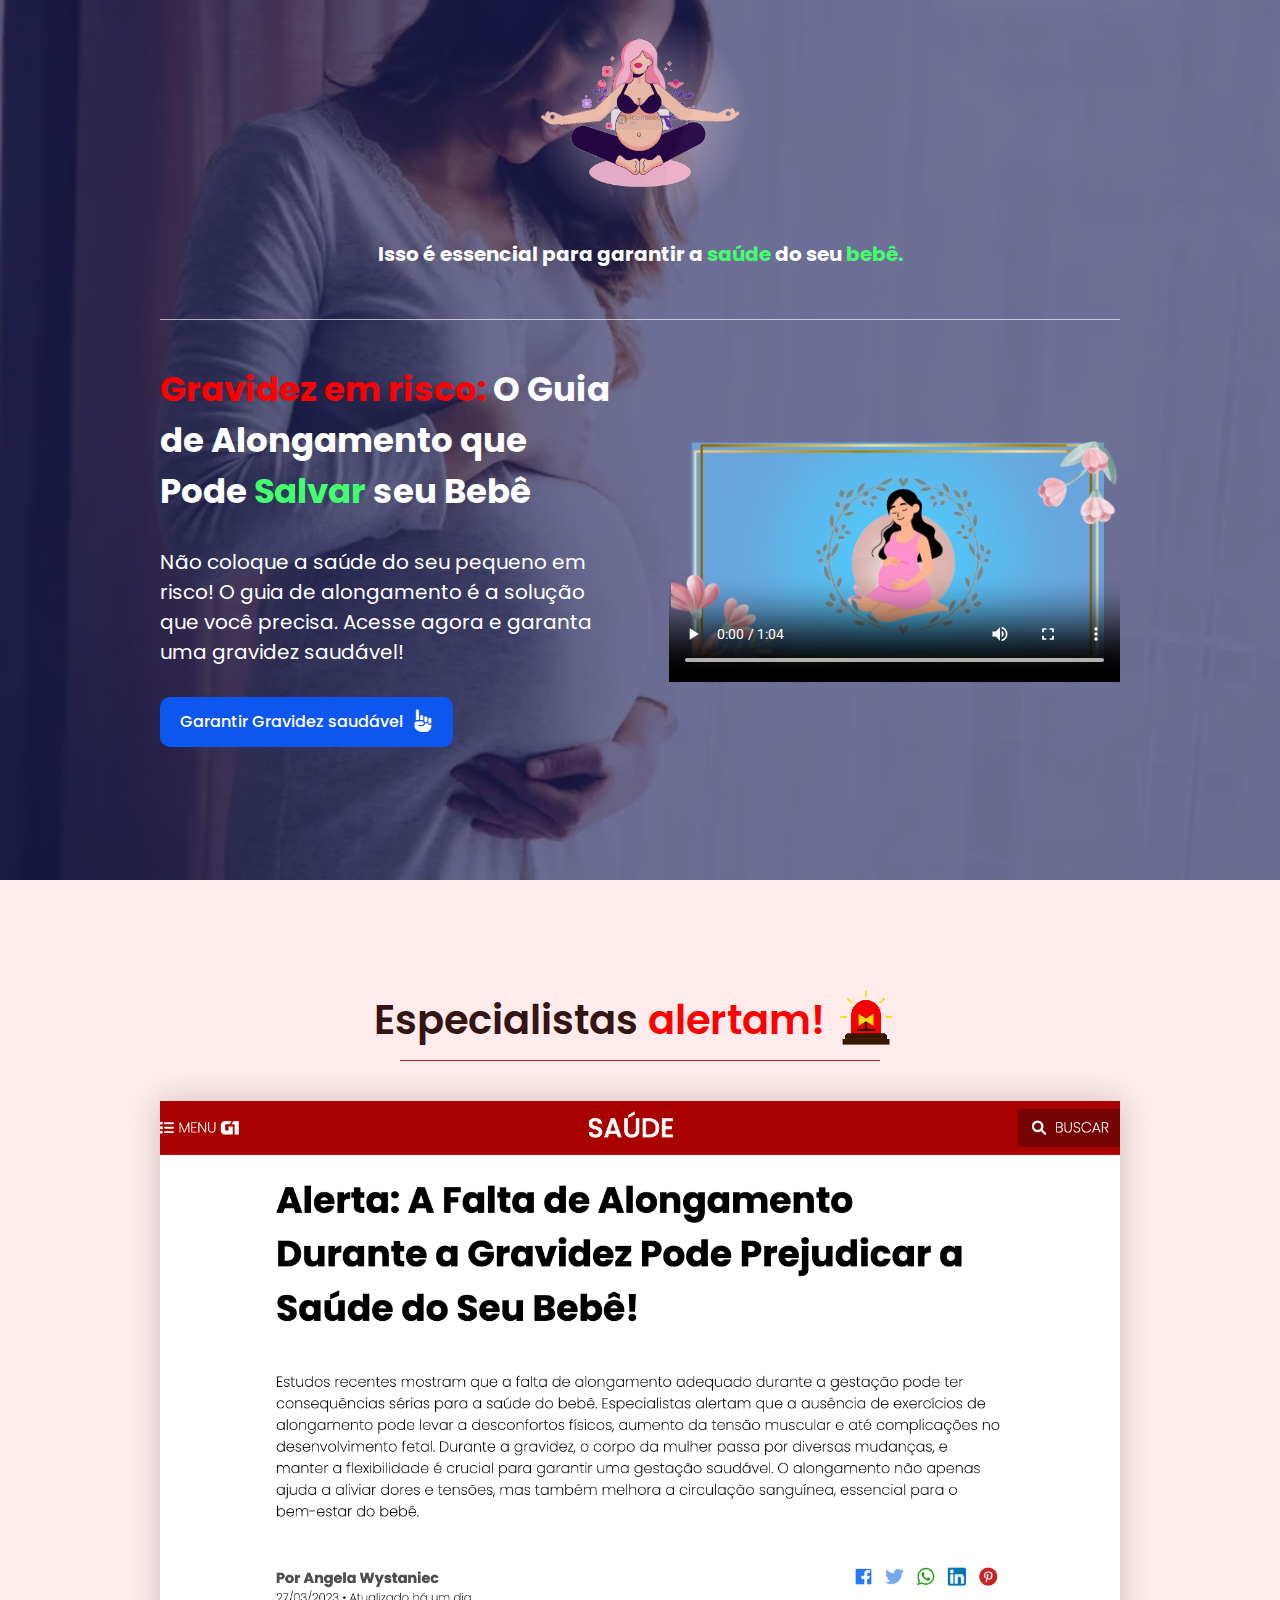
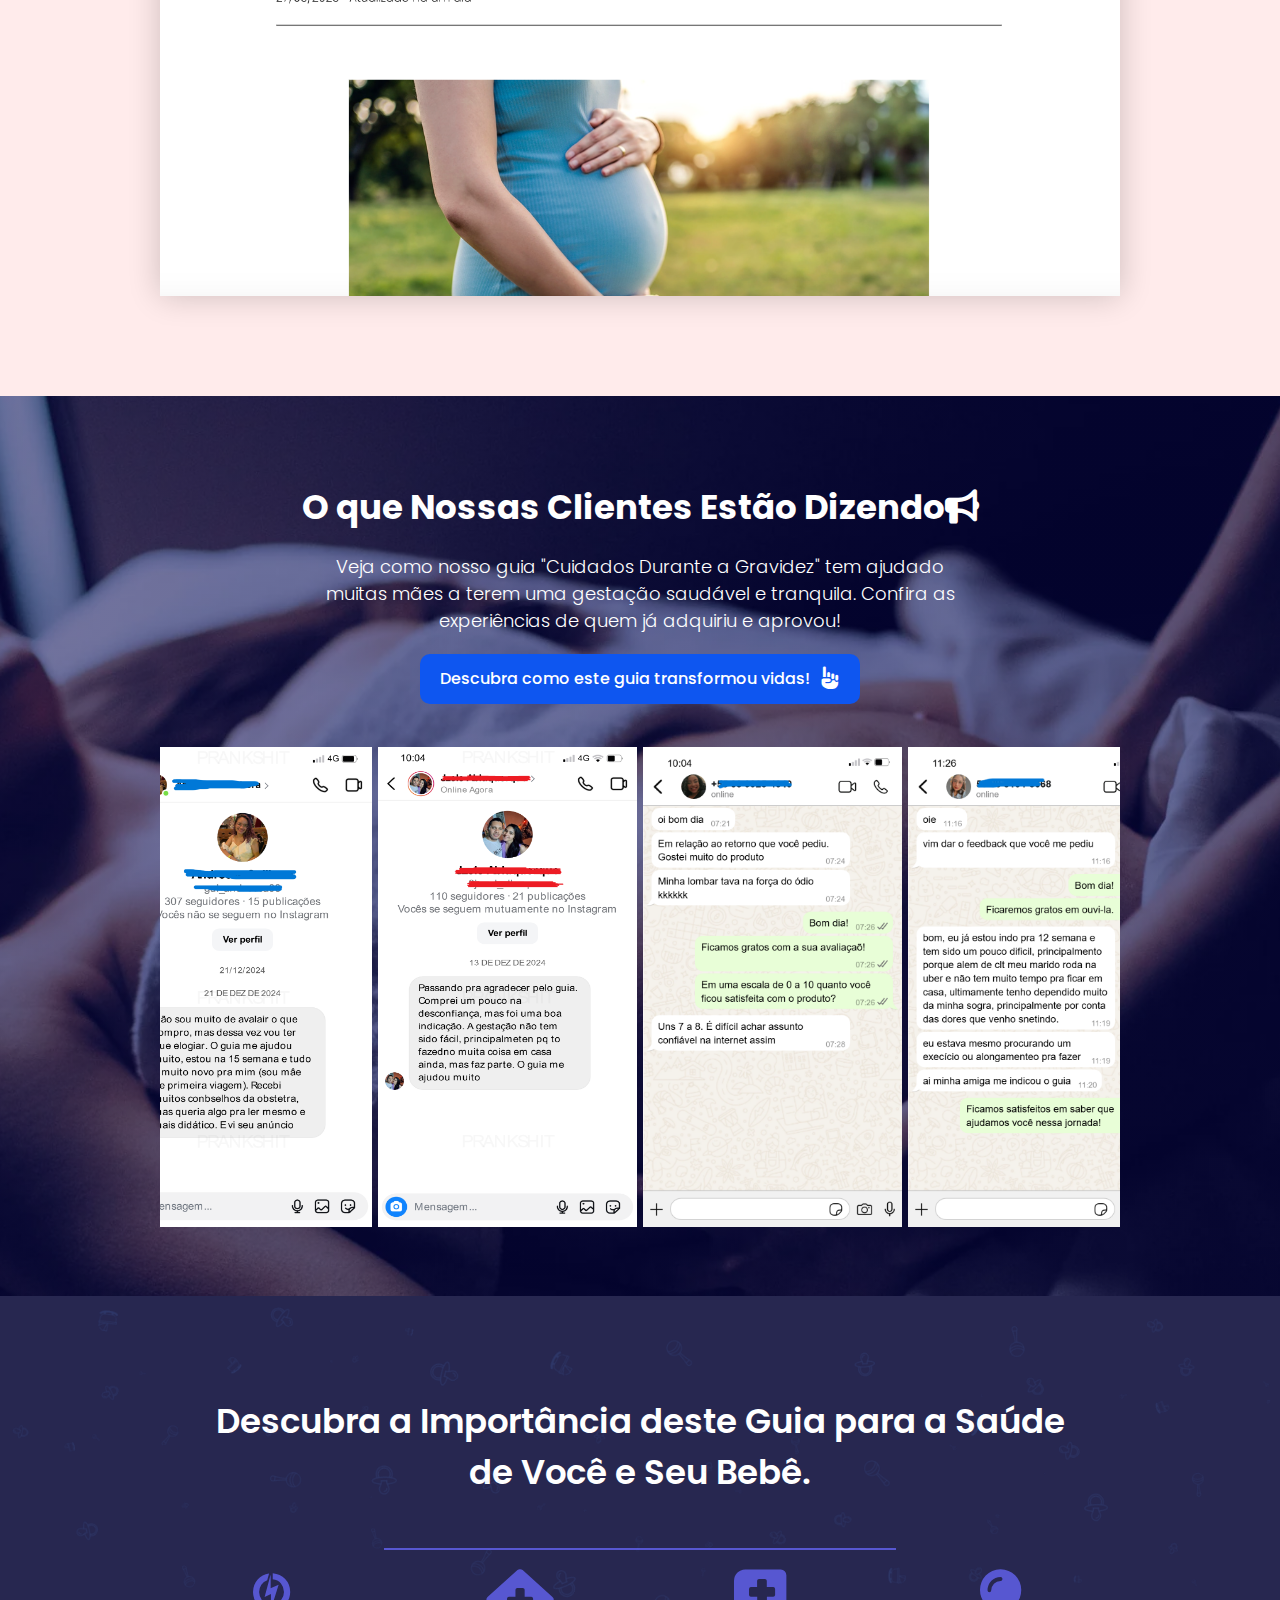
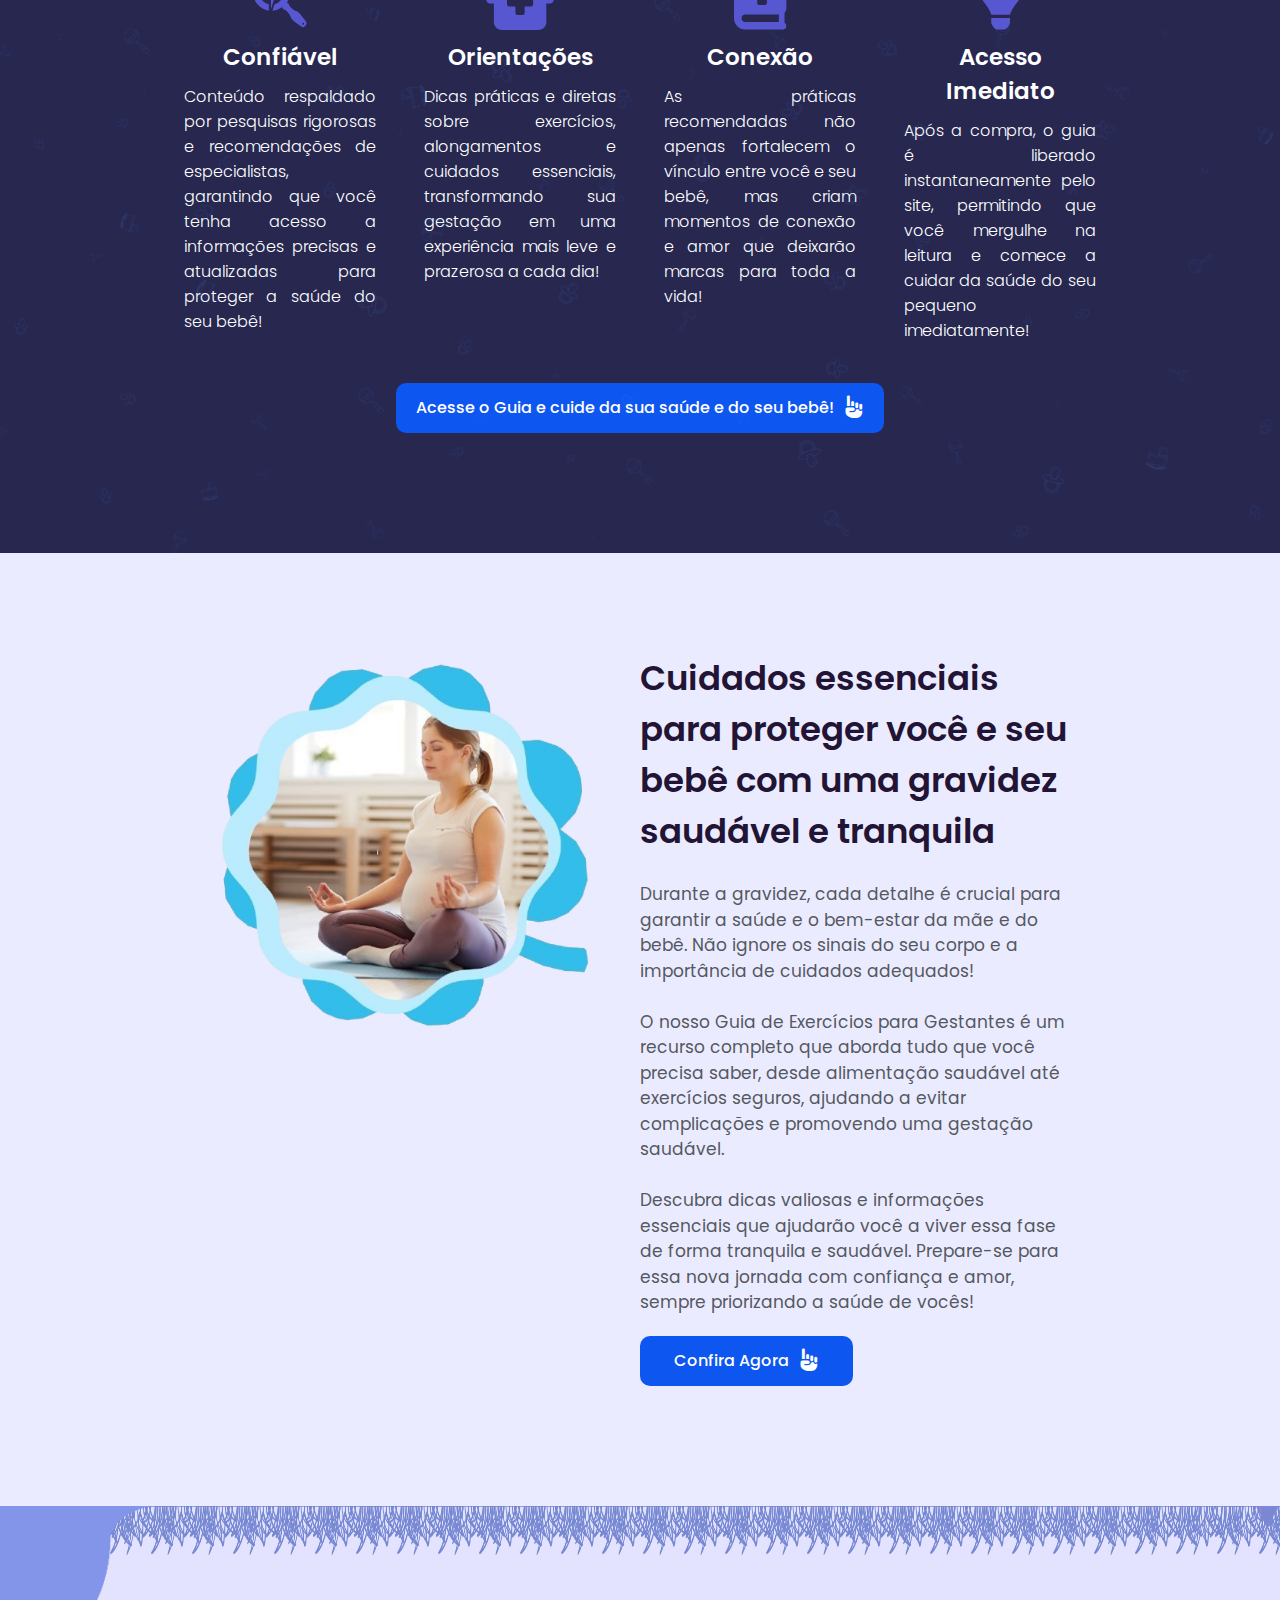
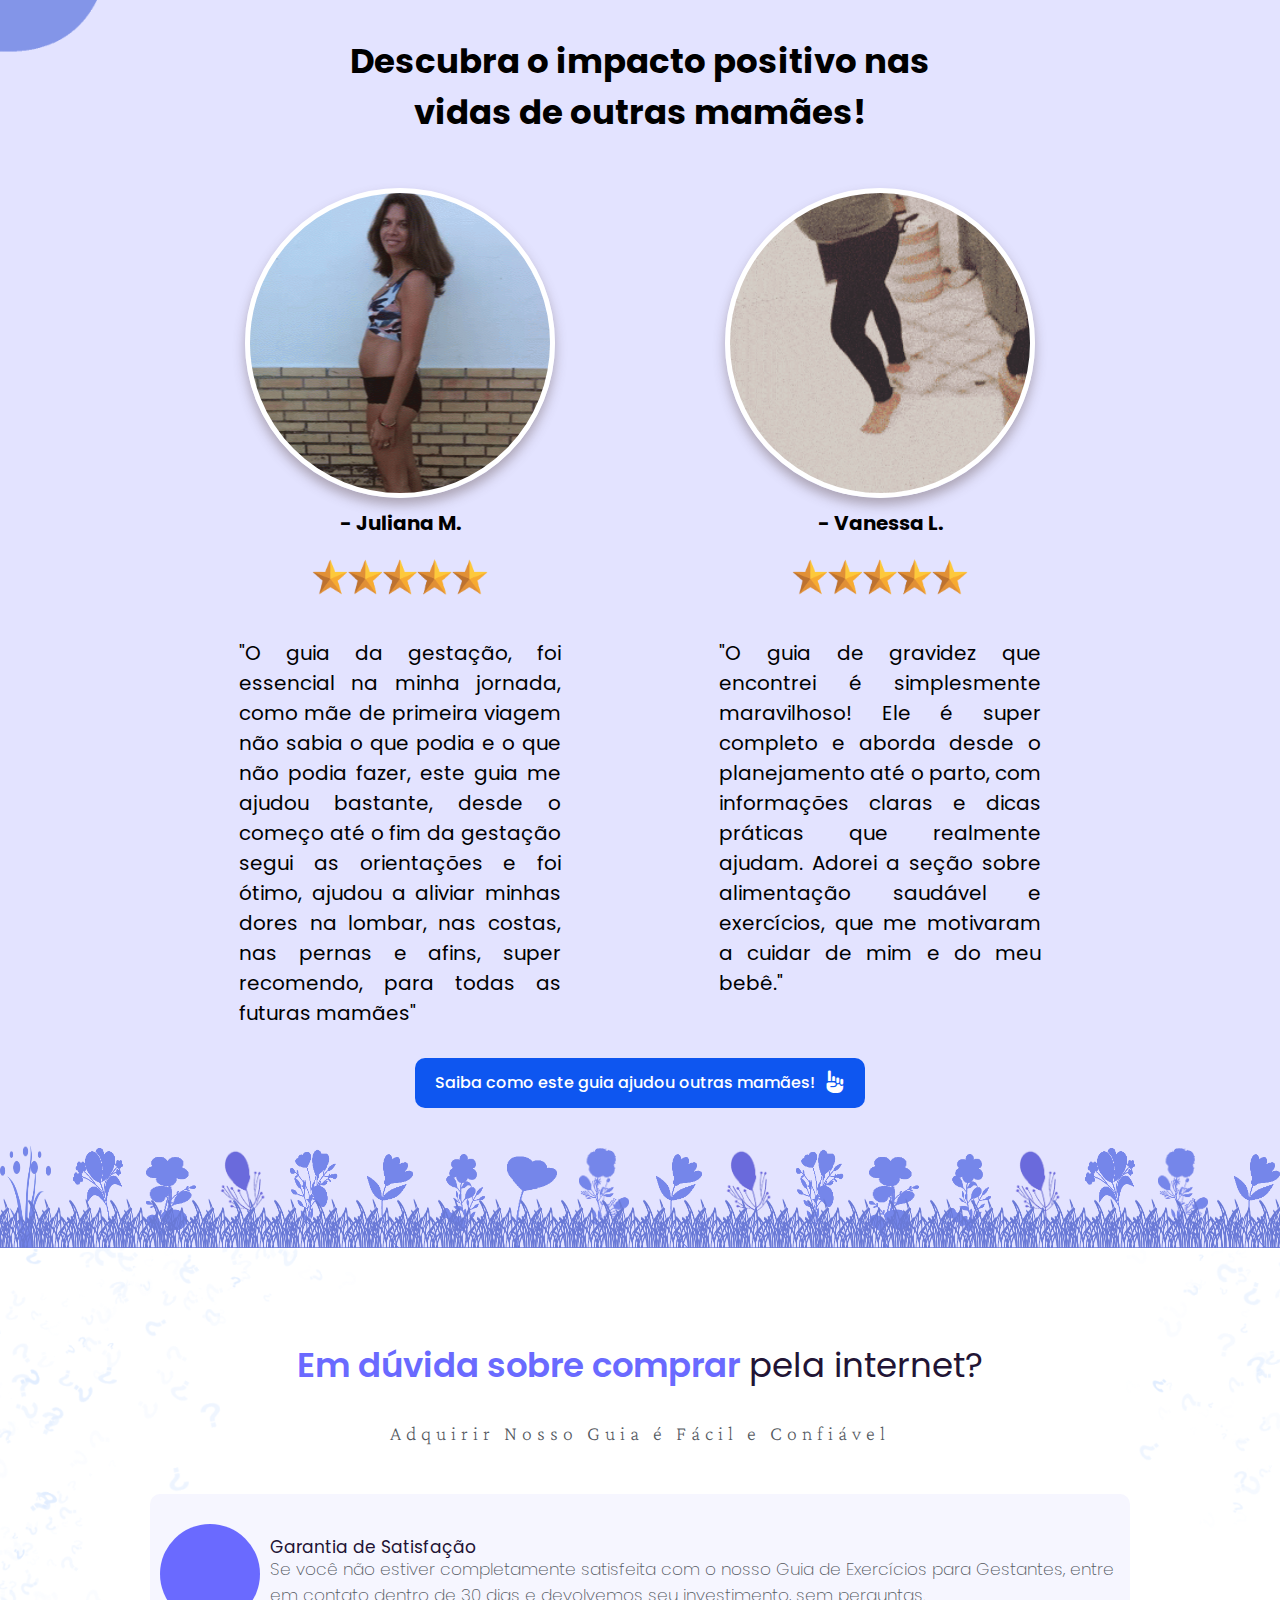
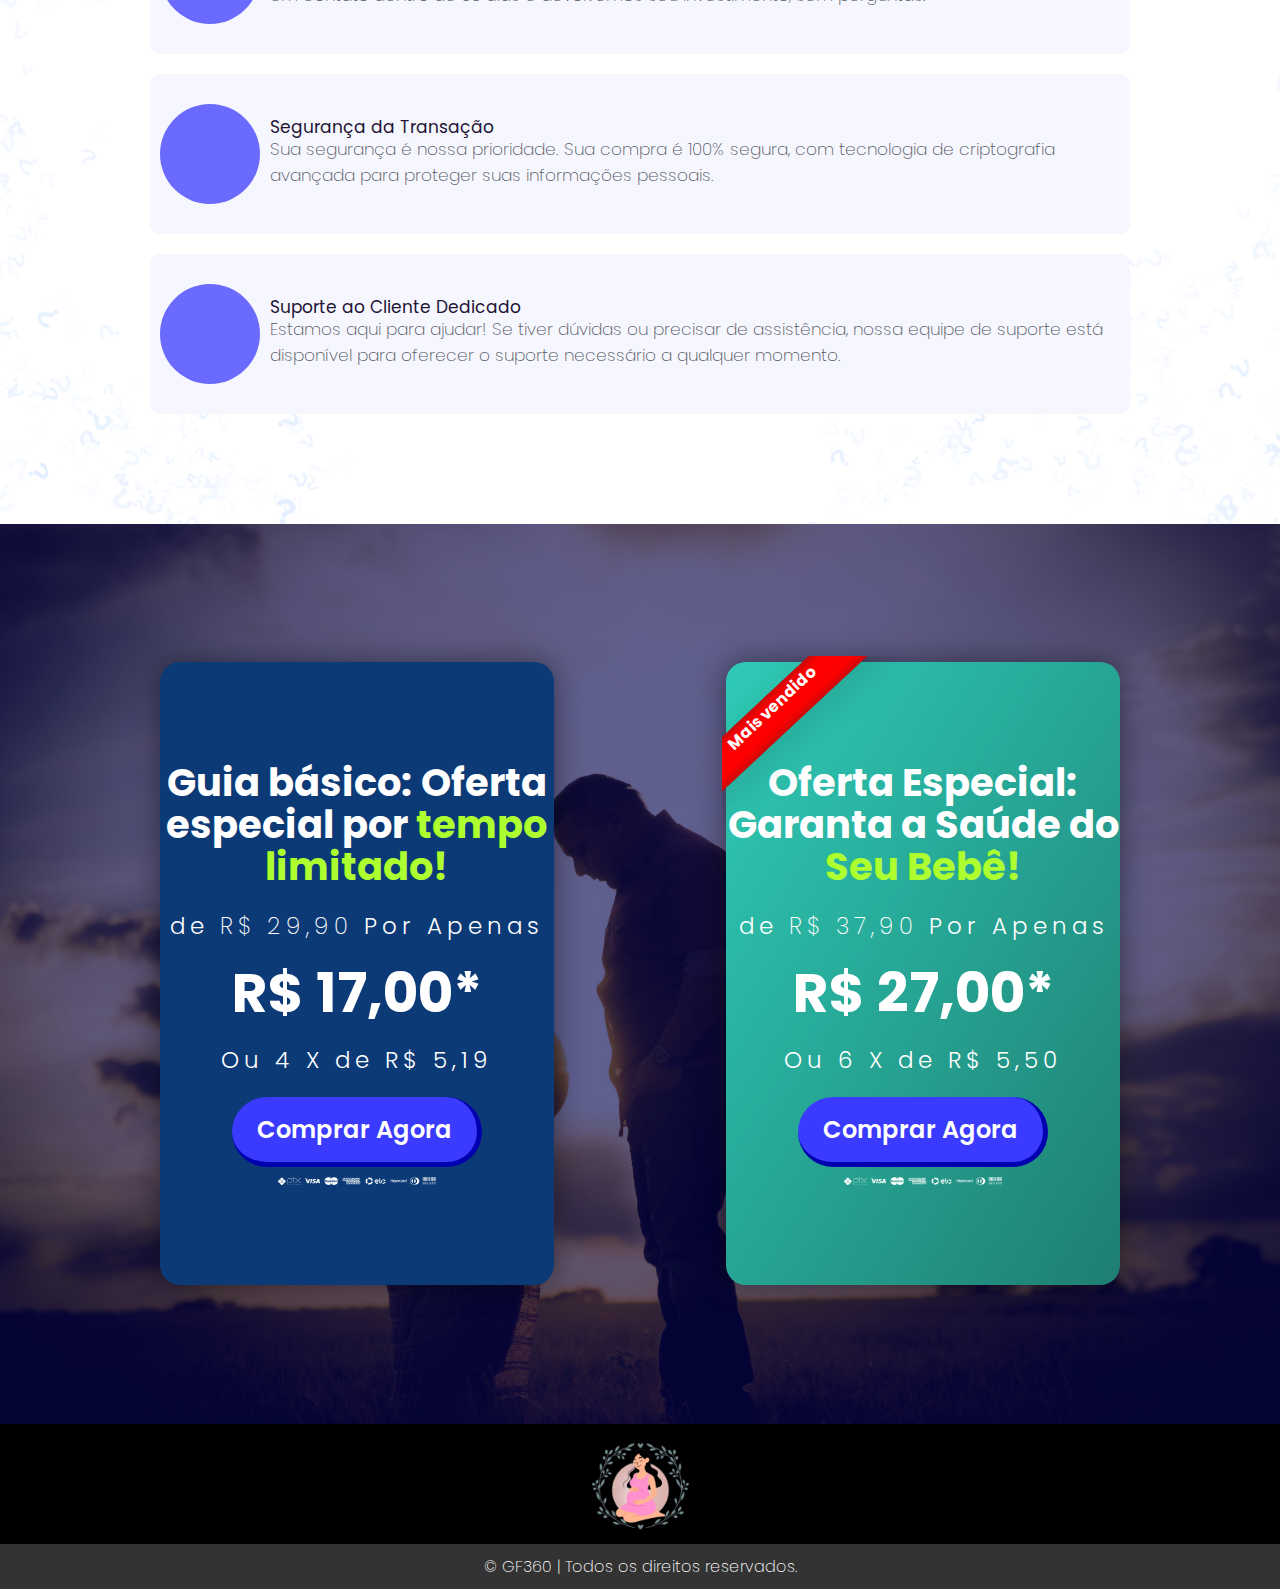
==== commit 08c70749: "Update index.html" ====
--- a/guia-gestante/index.html
+++ b/guia-gestante/index.html
@@ -58,7 +58,7 @@
                 <div></div>
                 <div></div>
             </div>
-            <p style="font-size: 20px;  font-weight: 700;">Isso é essencial para garantir a <strong style=" font-weight: 700; color: rgb(67, 255, 111);">saúde</strong> do seu <strong style=" font-weight: 700; color: rgb(67, 255, 111);">bebê.</strong></p>
+            <p style="font-size: 20px;  font-weight: 700; text-align: center;">Isso é essencial para garantir a <strong style=" font-weight: 700; color: rgb(67, 255, 111);">saúde</strong> do seu <strong style=" font-weight: 700; color: rgb(67, 255, 111);">bebê.</strong></p>
         </div>
         </section>
         <section class="inicial" style="height: 700px;">
@@ -67,7 +67,7 @@
                     <div class="lado">
                         <p><strong style=" font-weight: 700; color: red;">Gravidez em risco:</strong> O Guia de Alongamento que Pode <strong style="color: rgb(67, 255, 111); font-weight: 700;">Salvar</strong> seu Bebê</p>
                         <p>Não coloque a saúde do seu pequeno em risco! O guia de alongamento é a solução que você precisa. Acesse agora e garanta uma gravidez saudável!</p>
-                        <a class="cta" href="#comprar">Garantir Gravidez saudável<i class="fa-solid fa-cart-shopping"></i></a>
+                        <a class="cta" href="#comprar">Garantir Gravidez saudável<i class="fa-solid fa-hand-point-up"></i></a>
                     </div>
                     <div class="lado">
                         <video
@@ -99,7 +99,7 @@
             <div class="center" style="flex-direction: column; align-items: center; padding: 100px 0px;">
                 <div class="t" >
                     <p class="titulo" >Especialistas <strong style="color: red; font-weight: 600;">alertam!</strong></p>
-                    <div style="background: url('./sirene.gif'); background-size: cover; height: 70px; width: 70px;"></div>
+                    <div class="gif"></div>
                 </div>
                 <div style="width: 50%; height: 1px; background: #c21818; margin-bottom: 40px;"></div>
                 <img src="alerta.png"/>
@@ -145,7 +145,7 @@
                 <div class="prova esquerda" style="--i:0s">
                     <p class="titulo">O que Nossas Clientes Estão Dizendo<i class="fa-solid fa-bullhorn"></i></p>
                     <p>Veja como nosso guia "Cuidados Durante a Gravidez" tem ajudado muitas mães a terem uma gestação saudável e tranquila. Confira as experiências de quem já adquiriu e aprovou!</p>
-                    <a class="cta"  href="#comprar">Confira Também!<i class="fa-solid fa-cart-shopping"></i></a>
+                    <a class="cta"  href="#comprar">Descubra como este guia transformou vidas!<i class="fa-solid fa-hand-point-up"></i></a>
                 </div>
                 <div class="comentarios" style="--i:0s">
                     <div class="container_comentarios">
@@ -274,25 +274,25 @@
             </div>
         </section>
         <section class="vantagens">
-            <p class="titulo">Por que você precisa deste <strong>guia?</strong></p>
+            <p class="titulo">Descubra a Importância deste Guia para a Saúde de Você e Seu Bebê.</p>
             <div class="linha"></div>
             <div class="center" style="flex-direction:column; align-items:center; justify-content:center;">
                  <div class="container">
                     <div class="item">
                         <i class="fa-brands fa-searchengin"></i>                       
-                        <p style="color: white; font-weight: 400; font-size: 23px; text-align: center; font-weight: 600; padding:10px 0px;">Informação Confiável</p>
+                        <p style="color: white; font-weight: 400; font-size: 23px; text-align: center; font-weight: 600; padding:10px 0px;">Confiável</p>
                         <p style="text-align: justify;">Conteúdo respaldado por pesquisas rigorosas e recomendações de especialistas, garantindo que você tenha acesso a informações precisas e atualizadas para proteger a saúde do seu bebê!</p>
                     </div>
 
                     <div class="item">
                         <i class="fa-solid fa-house-medical"></i>
-                        <p style="color: white; font-weight: 400; font-size: 23px; text-align: center; font-weight: 600; padding:10px 0px;">Orientações Práticas</p>
+                        <p style="color: white; font-weight: 400; font-size: 23px; text-align: center; font-weight: 600; padding:10px 0px;">Orientações</p>
                         <p style="text-align: justify;">Dicas práticas e diretas sobre exercícios, alongamentos e cuidados essenciais, transformando sua gestação em uma experiência mais leve e prazerosa a cada dia!</p>
                     </div>
 
                     <div class="item">
                         <i class="fa-solid fa-book-medical"></i>
-                        <p style="color: white; font-weight: 400; font-size: 23px; text-align: center; font-weight: 600; padding:10px 0px;">Conexão com o Bebê</p>
+                        <p style="color: white; font-weight: 400; font-size: 23px; text-align: center; font-weight: 600; padding:10px 0px;">Conexão</p>
                         <p style="text-align: justify;">As práticas recomendadas não apenas fortalecem o vínculo entre você e seu bebê, mas criam momentos de conexão e amor que deixarão marcas para toda a vida!</p>
                     </div>
                     <div class="item">
@@ -301,7 +301,7 @@
                         <p style="text-align: justify;">Após a compra, o guia é liberado instantaneamente pelo site, permitindo que você mergulhe na leitura e comece a cuidar da saúde do seu pequeno imediatamente!</p>
                     </div>
                  </div>
-                 <a class="cta" href="#comprar">Oferta Especial<i class="fa-solid fa-cart-shopping"></i></a>
+                 <a class="cta" href="#comprar">Acesse o Guia e cuide da sua saúde e do seu bebê!<i class="fa-solid fa-hand-point-up"></i></a>
             </div>
         </section>
         <section class="design">
@@ -317,7 +317,7 @@
                         O nosso Guia de Exercícios para Gestantes é um recurso completo que aborda tudo que você precisa saber, desde alimentação saudável até exercícios seguros, ajudando a evitar complicações e promovendo uma gestação saudável.<br><br>
                         
                         Descubra dicas valiosas e informações essenciais que ajudarão você a viver essa fase de forma tranquila e saudável. Prepare-se para essa nova jornada com confiança e amor, sempre priorizando a saúde de vocês!</p>
-                    <a class="cta" href="#comprar">Confira Agora<i class="fa-solid fa-cart-shopping"></i></a>
+                    <a class="cta" href="#comprar">Confira Agora<i class="fa-solid fa-hand-point-up"></i></a>
                 </div>    
             </div>
         </section>
@@ -426,32 +426,32 @@
                 </div>
             </div>
             <div class="center" style="padding: 100px 0px; height: 100%; display: flex; align-items: center; flex-direction: column;">
-                <p class="dep">O que as <strong style="font-weight: 700; color: rgb(42, 42, 255); margin-bottom: 30px;">mamães</strong> estão dizendo:</p>
-
-                <div class="container">
-                    <div class="img" ></div>
-                    <div class="lado">
-                        <p></p>
-                        <p >"O guia da gestação, foi essencial na minha jornada, como mãe de primeira viagem não sabia o que podia e o que não podia fazer, este guia me ajudou bastante, desde o começo até o fim da gestação segui as orientações e foi ótimo, ajudou a aliviar minhas dores na lombar, nas costas, nas pernas e afins, super recomendo, para todas as futuras mamães"</p>
-                        <p style="padding: 10px 0px; color: black; font-weight: 700; font-size: 20px;">- Juliana M.</p>
-                        <div style=" padding: 10px 0px;display: flex;">
-                            <img width="auto" height="40px" src="start.png"/>
-                        </div>
-                    </div>
-                </div>
-                <div class="container">
-                    <div class="img" ></div>
-                    <div class="lado">
-                        <p></p>
-                        <p >"O guia de gravidez que encontrei é simplesmente maravilhoso! Ele é super completo e aborda desde o planejamento até o parto, com informações claras e dicas práticas que realmente ajudam. Adorei a seção sobre alimentação saudável e exercícios, que me motivaram a cuidar de mim e do meu bebê. Além disso, a parte sobre as diferentes opções de parto me deixou mais confiante e preparada. Recomendo para todas as futuras mamães que querem se sentir apoiadas e informadas nessa jornada incrível!"</p>
-                        <p style="padding: 10px 0px; color: black; font-weight: 700; font-size: 20px;">- Vanessa L.</p>
-                        <div style=" padding: 10px 0px;display: flex;">
-                            <img width="auto" height="40px" src="start.png"/>
-                        </div>
-                        <a class="cta" href="#comprar">Sinta a Diferença<i class="fa-solid fa-cart-shopping"></i></a>
-                    </div>
-                </div>
-
+                <p class="dep">Descubra o impacto positivo nas vidas de outras mamães!</p>
+                <div class="conjunto">
+                    <div class="container">
+                        <div class="img" ></div>
+                        <div class="lado">
+                            <p style="padding: 10px 0px; color: black; font-weight: 700; font-size: 20px;">- Juliana M.</p>
+                            <div style=" padding: 10px 0px;display: flex;">
+                                <img width="auto" height="40px" src="start.png"/>
+                            </div>
+                            <p></p>
+                            <p style="text-align: justify; width: 100%;" >"O guia da gestação, foi essencial na minha jornada, como mãe de primeira viagem não sabia o que podia e o que não podia fazer, este guia me ajudou bastante, desde o começo até o fim da gestação segui as orientações e foi ótimo, ajudou a aliviar minhas dores na lombar, nas costas, nas pernas e afins, super recomendo, para todas as futuras mamães"</p>
+                        </div>
+                    </div>
+                    <div class="container">
+                        <div class="img" ></div>
+                        <div class="lado">
+                            <p style="padding: 10px 0px; color: black; font-weight: 700; font-size: 20px;">- Vanessa L.</p>
+                            <div style=" padding: 10px 0px;display: flex;">
+                                <img width="auto" height="40px" src="start.png"/>
+                            </div>
+                            <p></p>
+                            <p style="text-align: justify; width: 100%;">"O guia de gravidez que encontrei é simplesmente maravilhoso! Ele é super completo e aborda desde o planejamento até o parto, com informações claras e dicas práticas que realmente ajudam. Adorei a seção sobre alimentação saudável e exercícios, que me motivaram a cuidar de mim e do meu bebê."</p>
+                        </div>
+                    </div>    
+                </div>
+                <a class="cta" href="#comprar">Saiba como este guia ajudou outras mamães!<i class="fa-solid fa-hand-point-up"></i></a>
             </div>
         </section>
         <section class="faq">
@@ -492,7 +492,8 @@
         <section id="comprar">
             <div class="center" style="align-items: center;  height: 100%;">
                 <div class="precos">
-                    <p class="oferta">Oferta Especial Por <strong style="color: greenyellow; font-weight: 700;">Tempo Limitado!</strong> </p>
+                    <p class="oferta">Guia básico: Oferta especial por <strong style="color: greenyellow; font-weight: 700;">tempo limitado!</strong></p>
+
                     <p class="descri">de <strong>R$ 29,90</strong>  Por Apenas</p>
                     <p class="preco">R$ 17,00*</p>
                     <p class="descri">Ou 4 X de R$ 5,19</p>
@@ -505,7 +506,7 @@
                             <p>Mais vendido</p>
                         </div>
                     </div>
-                    <p class="oferta">Oferta Especial Por <strong style="color: greenyellow; font-weight: 700;">Tempo Limitado!</strong> </p>
+                    <p class="oferta">Oferta Especial: Garanta a Saúde do <strong style="color: greenyellow; font-weight: 700;">Seu Bebê!</strong></p>
                     <p class="descri">de <strong>R$ 37,90</strong>  Por Apenas</p>
                     <p class="preco">R$ 27,00*</p>
                     <p class="descri">Ou 6 X de R$ 5,50</p>
--- a/guia-gestante/style.css
+++ b/guia-gestante/style.css
@@ -146,14 +146,14 @@
     width: 100%;
     text-align: center; 
     font-weight: 700; 
-    font-size: 270%;
+    font-size: 240%;
     line-height: 1.1;
 }
 #comprar .precos{
     position: relative;
     box-shadow: 0px 0px 30px rgba(0, 0, 0, 0.466);
     padding: 100px 0px;
-    width: 37%;
+    width: 41%;
     display: flex;
     align-items: center;
     justify-content: center;
@@ -221,7 +221,7 @@
     text-decoration: none; 
     font-weight: 600; 
     border-radius: 50px; 
-    font-size: 130%; 
+    font-size: 150%; 
     color: white; 
     background: rgb(59, 59, 255);
 }
@@ -253,16 +253,18 @@
 .cta i{
     animation: subir 1s ease-in-out infinite;
     padding-left: 10px;
+    font-size: 140%;
 }
 @keyframes subir {
     0%{
-        transform: translateY(0px);
+
+        transform:rotateZ(90deg) translateY(0px) translateX(-6px);
     }
     50%{
-        transform: translateY(-7px);
+        transform:rotateZ(90deg) translateY(-7px) translateX(-6px);
     }
     100%{
-        transform: translateY(0px);
+        transform:rotateZ(90deg) translateY(0px) translateX(-6px);
     }
 }
 .inicial{
@@ -409,6 +411,7 @@
     }
 }
 .depoimento .svg{
+    pointer-events: none;
     position: absolute;
     width: 100%;
     height: 100%;
@@ -421,14 +424,23 @@
     position: absolute;
     margin: 0px 10px;
 }
+.depoimento .conjunto{
+    display: flex;
+    align-items: flex-start;
+    justify-content: space-between;
+}
 .depoimento .container{
-    width: 100%; 
+    width: 50%; 
     display: flex; 
     align-items: center; 
+    flex-direction: column;
     justify-content: space-between;
 }
 .depoimento .dep{
+    width: 70%;
+    text-align: center;
     padding: 10px 0px; color: black; font-weight: 700;
+    margin-bottom: 40px;
 }
 .depoimento .lado p:nth-of-type(1){
     padding: 10px 0px; color: black; font-weight: 700;
@@ -468,6 +480,7 @@
     bottom: 0;
     opacity: 0.3;
     left: 0;
+    pointer-events: none;
     width: 100%;
     height: 100%;
 }
@@ -479,6 +492,7 @@
 .vantagens .titulo{
     text-align: center;
     font-weight: 600;
+    width: 70%;
     padding-bottom: 50px;
 }
 .vantagens .titulo strong{
@@ -497,7 +511,7 @@
     align-items: center; 
     justify-content: start; 
     flex-direction: column; 
-    width: 42%;
+    width: 25%;
 }
 .vantagens .item i{
     font-size: 60px;
@@ -512,7 +526,7 @@
 .depoimento .lado{
     width: 67%; 
     display: flex; 
-    align-items: start; 
+    align-items: center; 
     color: black;
     justify-content: center; 
     flex-direction: column;
@@ -815,6 +829,12 @@
 .alerta .t{
     display: flex; align-items: center;
 }
+.alerta .t .gif{
+    background: url('./sirene.gif'); 
+    background-size: cover; 
+    height: 80px; 
+    width: 80px;
+}
 .alerta .titulo{
     font-size: 40px; color: #351414; padding: 10px 0px; font-weight: 600;
 }
@@ -859,10 +879,12 @@
     .inicial .lado:nth-of-type(2){
     }
     .depoimento .container{
+        width: 100%;
         flex-direction: column;
     }
     .alerta .t{
         flex-direction: column;
+        width: 100%;
         align-items: center;
         justify-content: center;
     }
@@ -870,14 +892,13 @@
         width: 120%;
     }
     .cta{
-        width: 100%;
+        width: 90%;
     }
     .depoimento .lado{
         align-items: center;
         width: 100%;
     }
     .depoimento .lado p{
-        width: 100%;
         font-size: 100%;
         text-align: justify;
     }
@@ -908,6 +929,7 @@
     .design .center .lado p:nth-of-type(1), .faq .titulo, .alerta .titulo,.vantagens .titulo{
         font-size: 150%;
     }
+    
     .design .center .lado p:nth-of-type(1){
         text-align: center;
     }
@@ -972,8 +994,16 @@
     .faq .item div:nth-of-type(2){
         align-items: center;
     }
+    .depoimento .conjunto{
+        flex-direction: column;
+        align-items: center;
+    }
     .faq .item .imagem{
         height: 80px;
+    }
+    .alerta .t .gif{
+        height: 35px;
+        width: 35px;
     }
     .faq .item div:nth-of-type(2) p:nth-of-type(1){
         padding: 20px 0px;
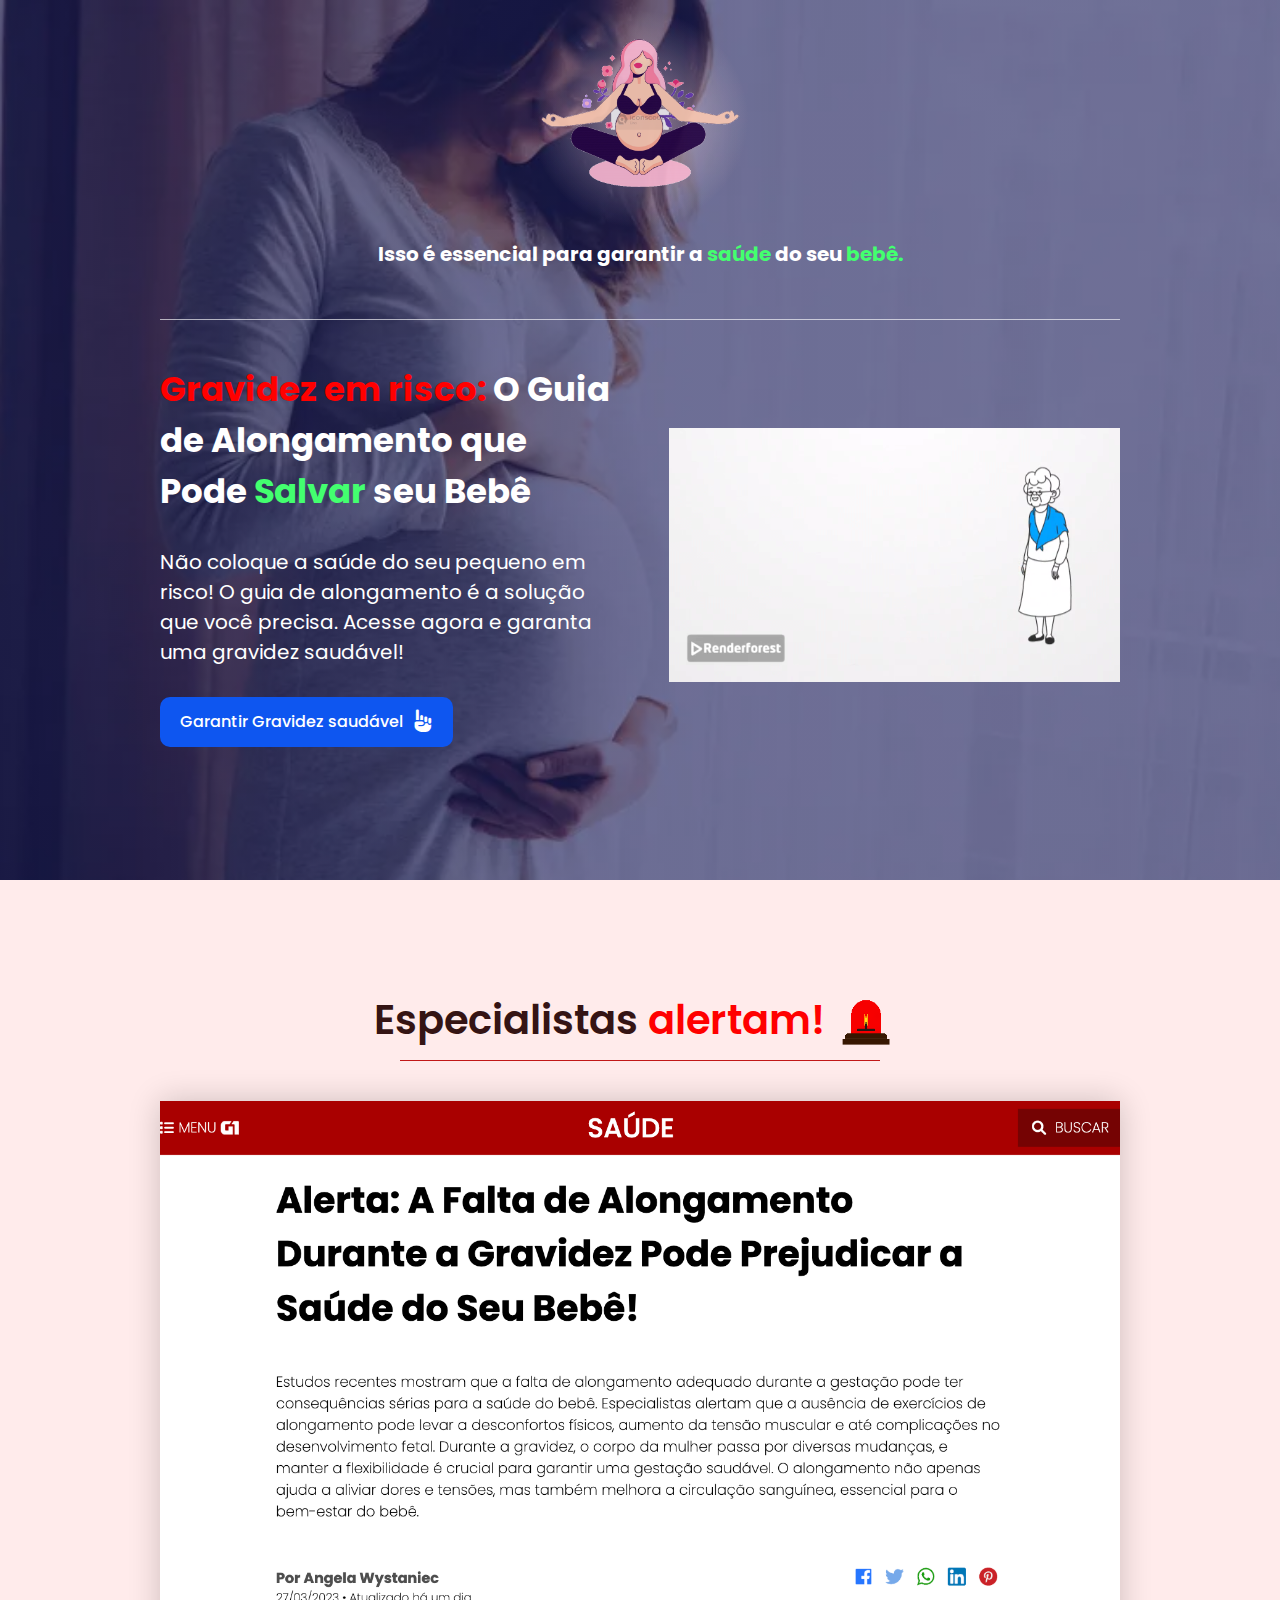
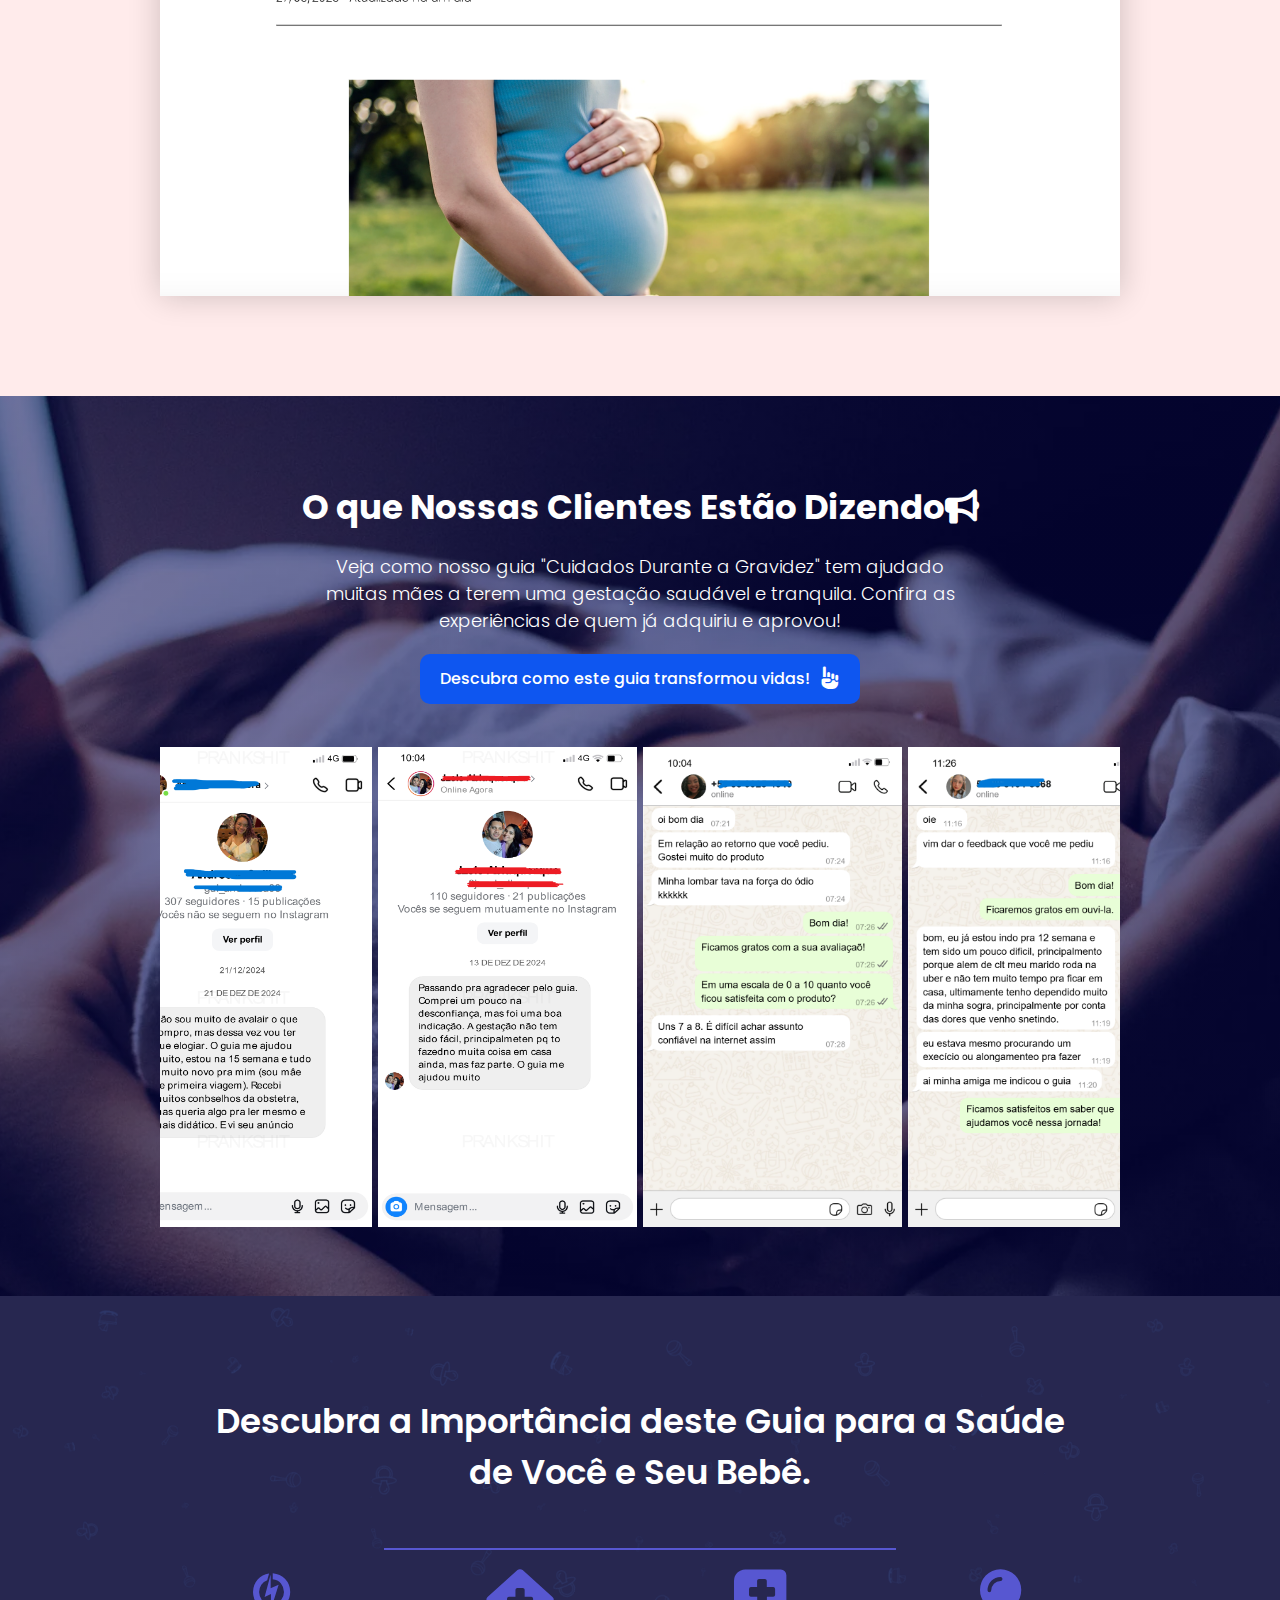
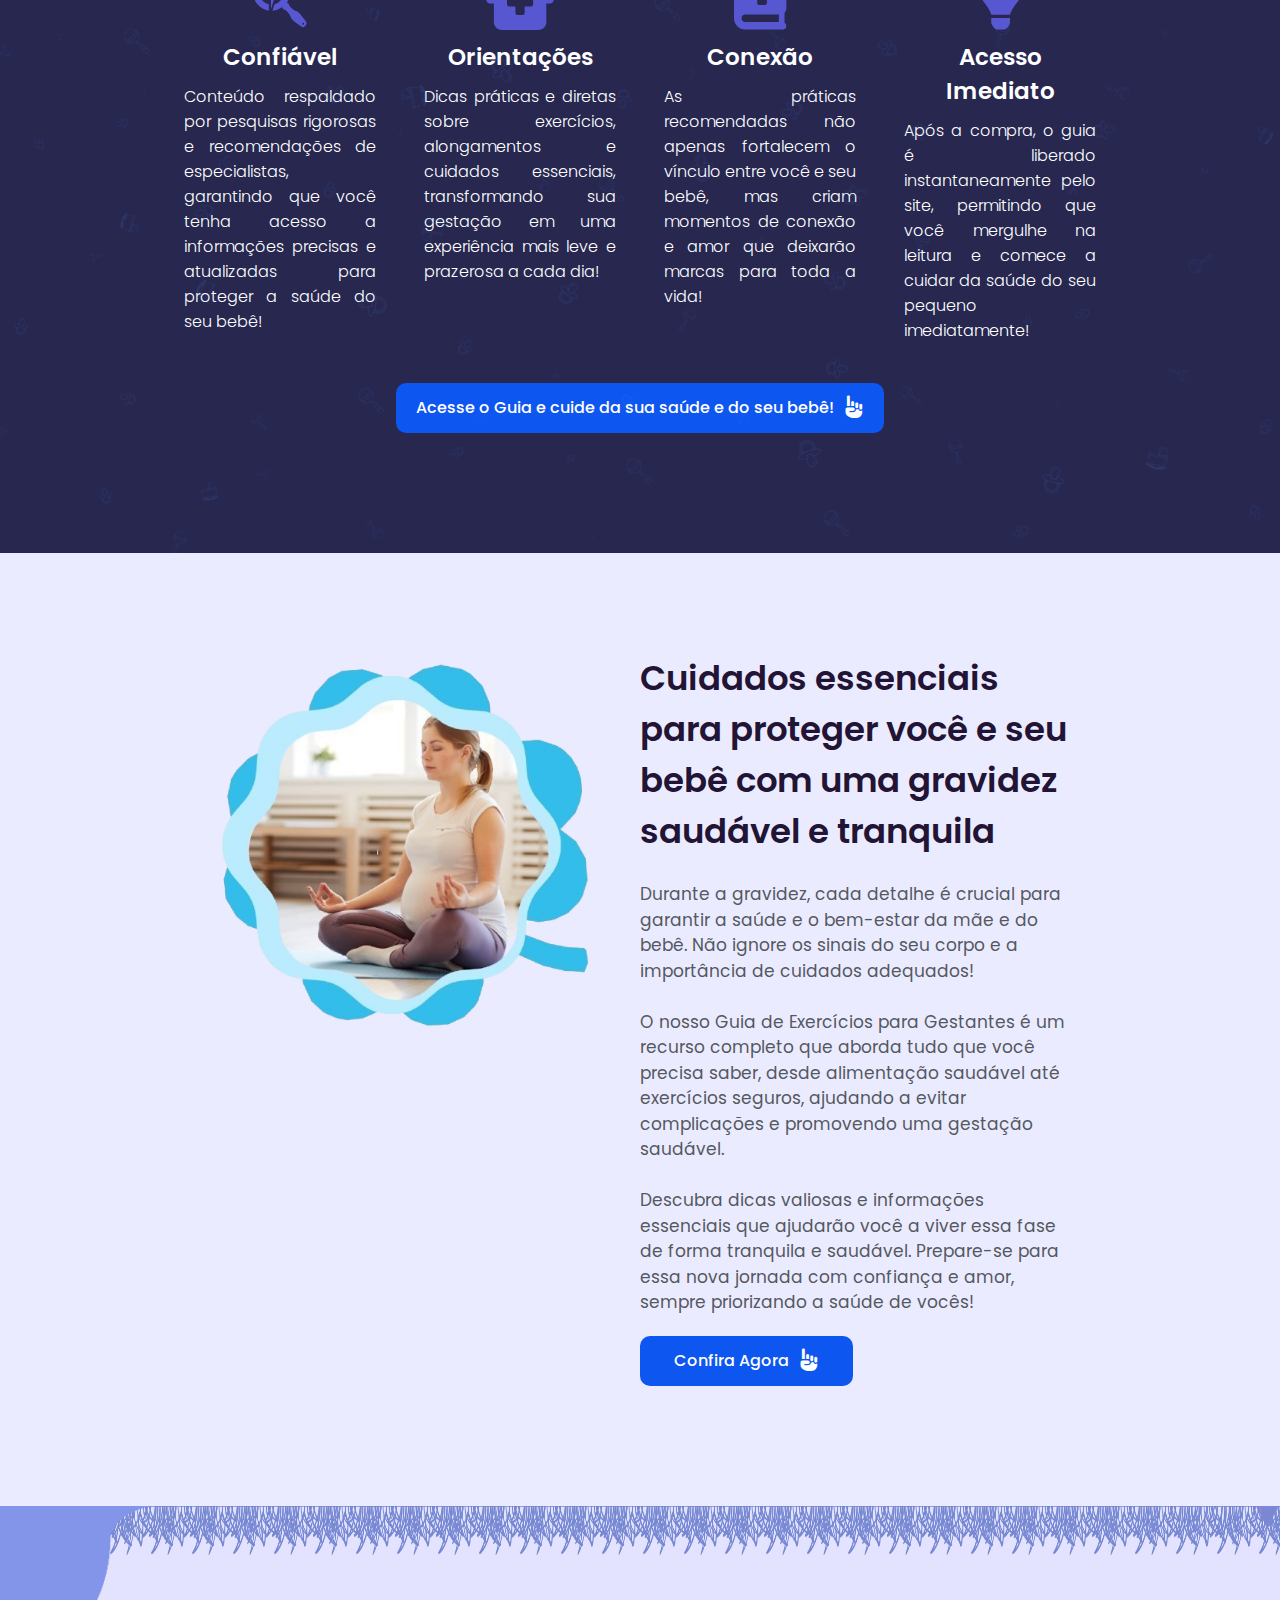
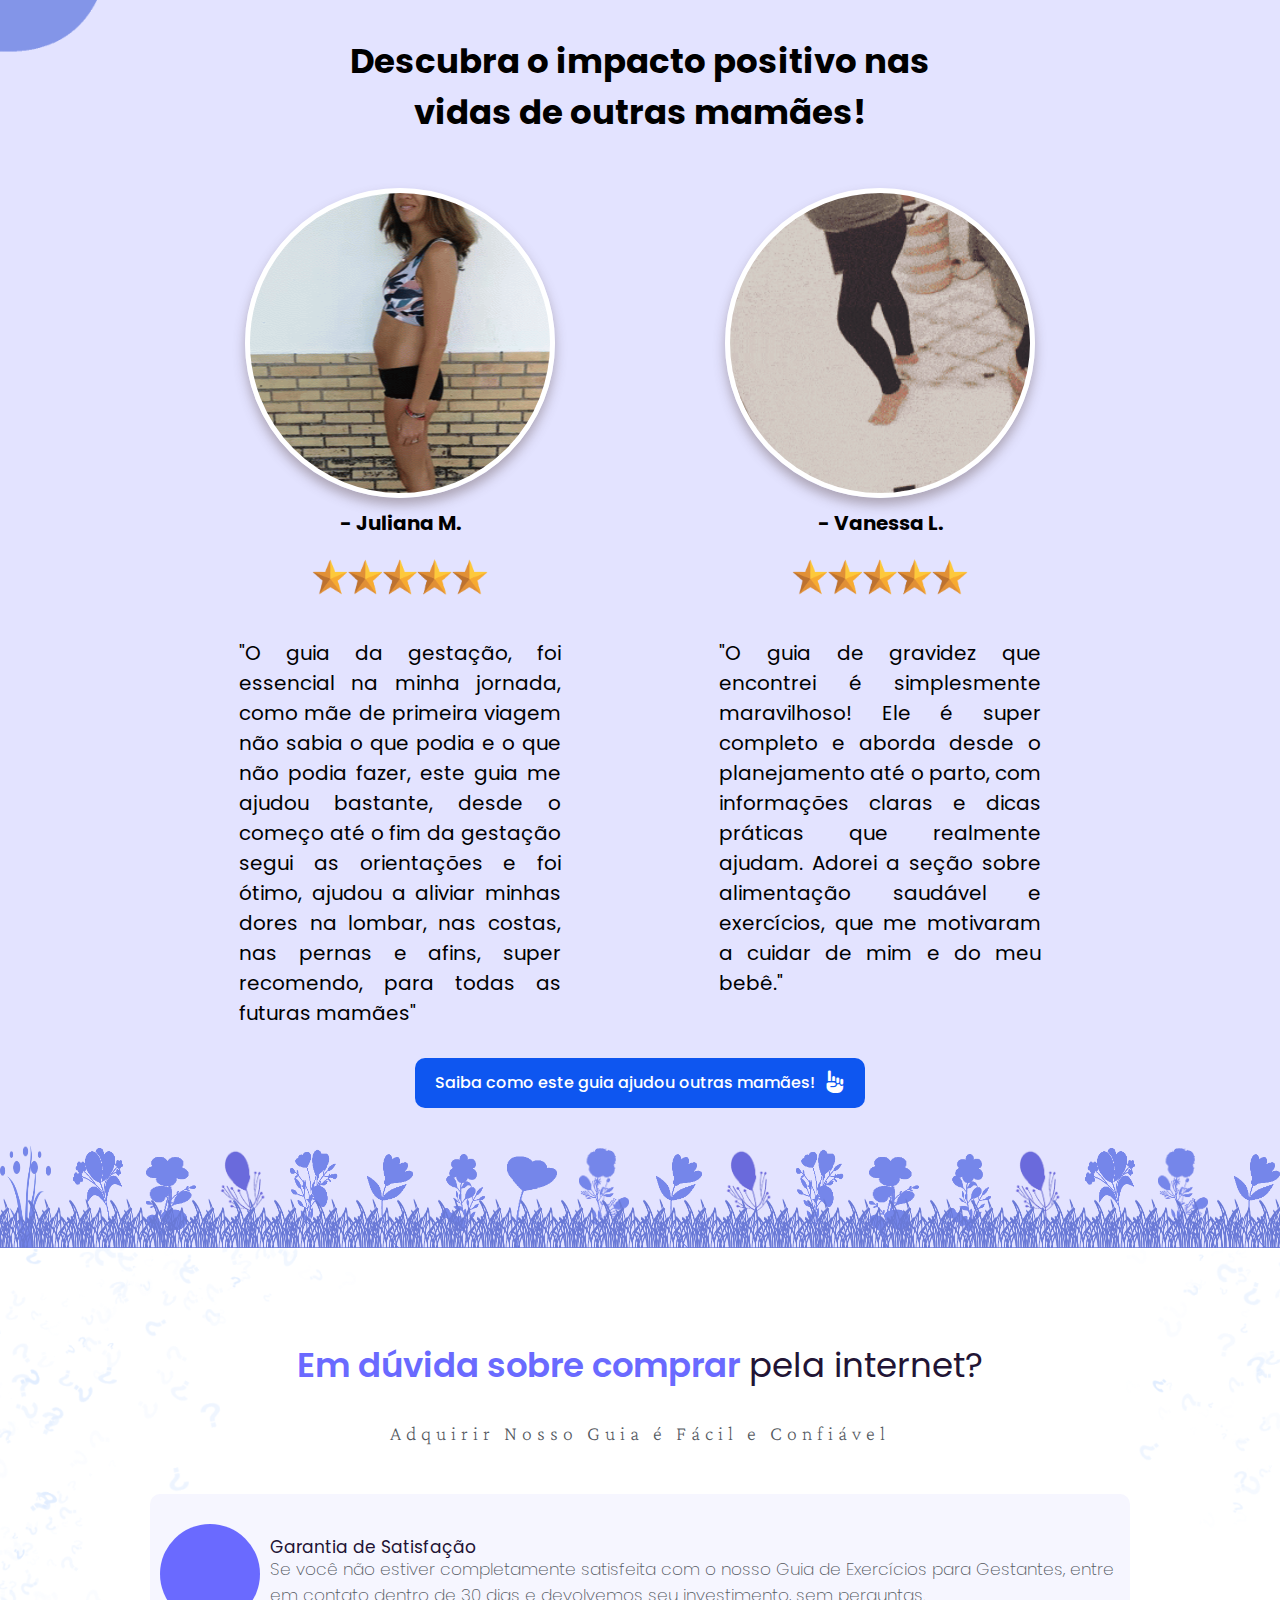
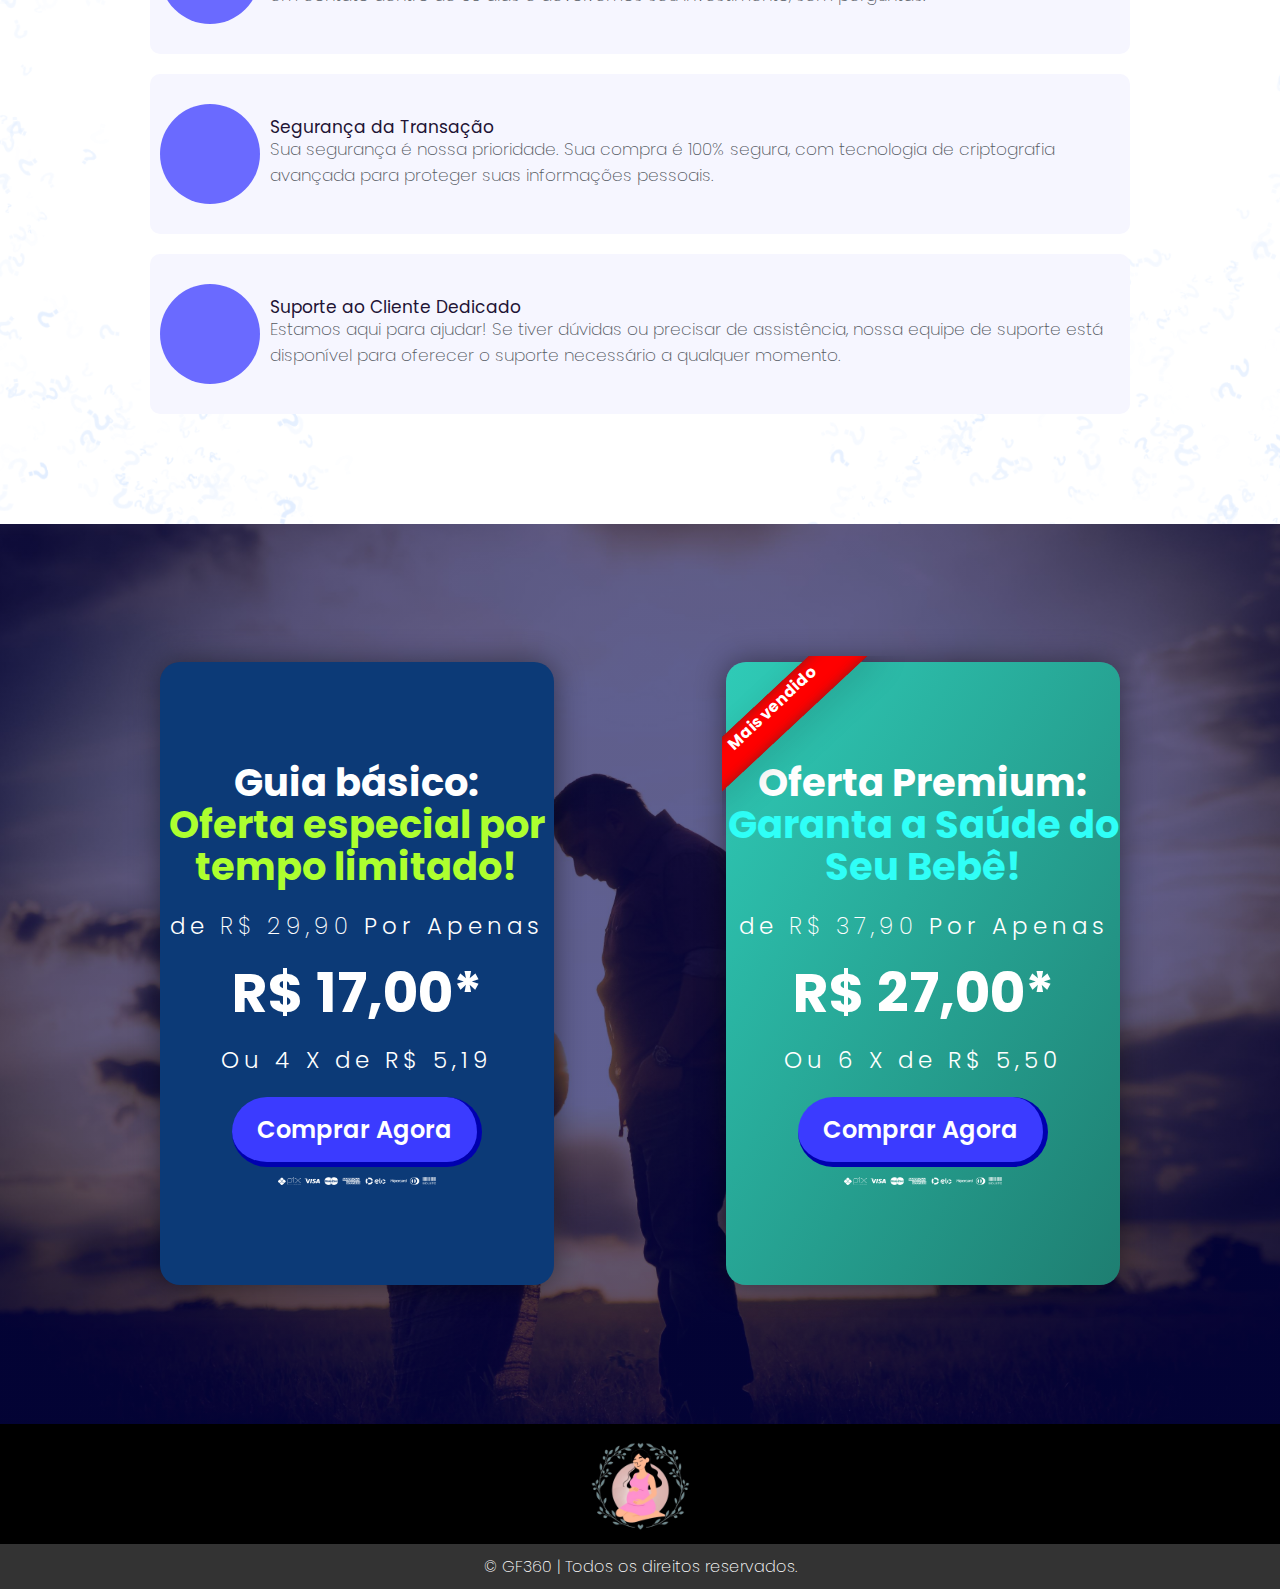
==== commit 70cf9e8a: "Update index.html asdasda" ====
--- a/guia-gestante/index.html
+++ b/guia-gestante/index.html
@@ -71,26 +71,25 @@
                     </div>
                     <div class="lado">
                         <video
-                        style="background-color: transparent;"
-                        id="my-video"
-                        class="video-js"
-                        controls
-                        preload="auto"
-                        width= "70%"
-                        height= "auto"
-                    
-                        poster="logo-video.png"
-                        data-setup="{}"
-                    >
-                        <source src="intro.mp4" type="video/mp4" />
-                        <p class="vjs-no-js">
-                        To view this video please enable JavaScript, and consider upgrading to a
-                        web browser that
-                        <a href="https://videojs.com/html5-video-support/" target="_blank"
-                            >supports HTML5 video</a
+                            style="background-color: transparent;"
+                            id="my-video"
+                            class="video-js"
+                            controls
+                            preload="auto"
+                            width="70%"
+                            height="auto"
+                            poster="logo-video.png"
+                            data-setup="{}"
+                            autoplay
+                            muted
                         >
-                        </p>
-                    </video>
+                            <source src="intro.mp4" type="video/mp4" />
+                            <p class="vjs-no-js">
+                                To view this video please enable JavaScript, and consider upgrading to a
+                                web browser that
+                                <a href="https://videojs.com/html5-video-support/" target="_blank">supports HTML5 video</a>
+                            </p>
+                        </video>                    
                     </div>
                 </div>
             </div>
@@ -492,7 +491,8 @@
         <section id="comprar">
             <div class="center" style="align-items: center;  height: 100%;">
                 <div class="precos">
-                    <p class="oferta">Guia básico: Oferta especial por <strong style="color: greenyellow; font-weight: 700;">tempo limitado!</strong></p>
+                    <p class="oferta">Guia básico: </p>
+                    <p class="oferta"><strong style="color: greenyellow; font-weight: 700;">Oferta especial por tempo limitado!</strong></p>
 
                     <p class="descri">de <strong>R$ 29,90</strong>  Por Apenas</p>
                     <p class="preco">R$ 17,00*</p>
@@ -506,7 +506,8 @@
                             <p>Mais vendido</p>
                         </div>
                     </div>
-                    <p class="oferta">Oferta Especial: Garanta a Saúde do <strong style="color: greenyellow; font-weight: 700;">Seu Bebê!</strong></p>
+                    <p class="oferta">Oferta Premium: </p>
+                    <p class="oferta"><strong style="color: #2ffff7; font-weight: 700;">Garanta a Saúde do Seu Bebê!</strong></p>
                     <p class="descri">de <strong>R$ 37,90</strong>  Por Apenas</p>
                     <p class="preco">R$ 27,00*</p>
                     <p class="descri">Ou 6 X de R$ 5,50</p>
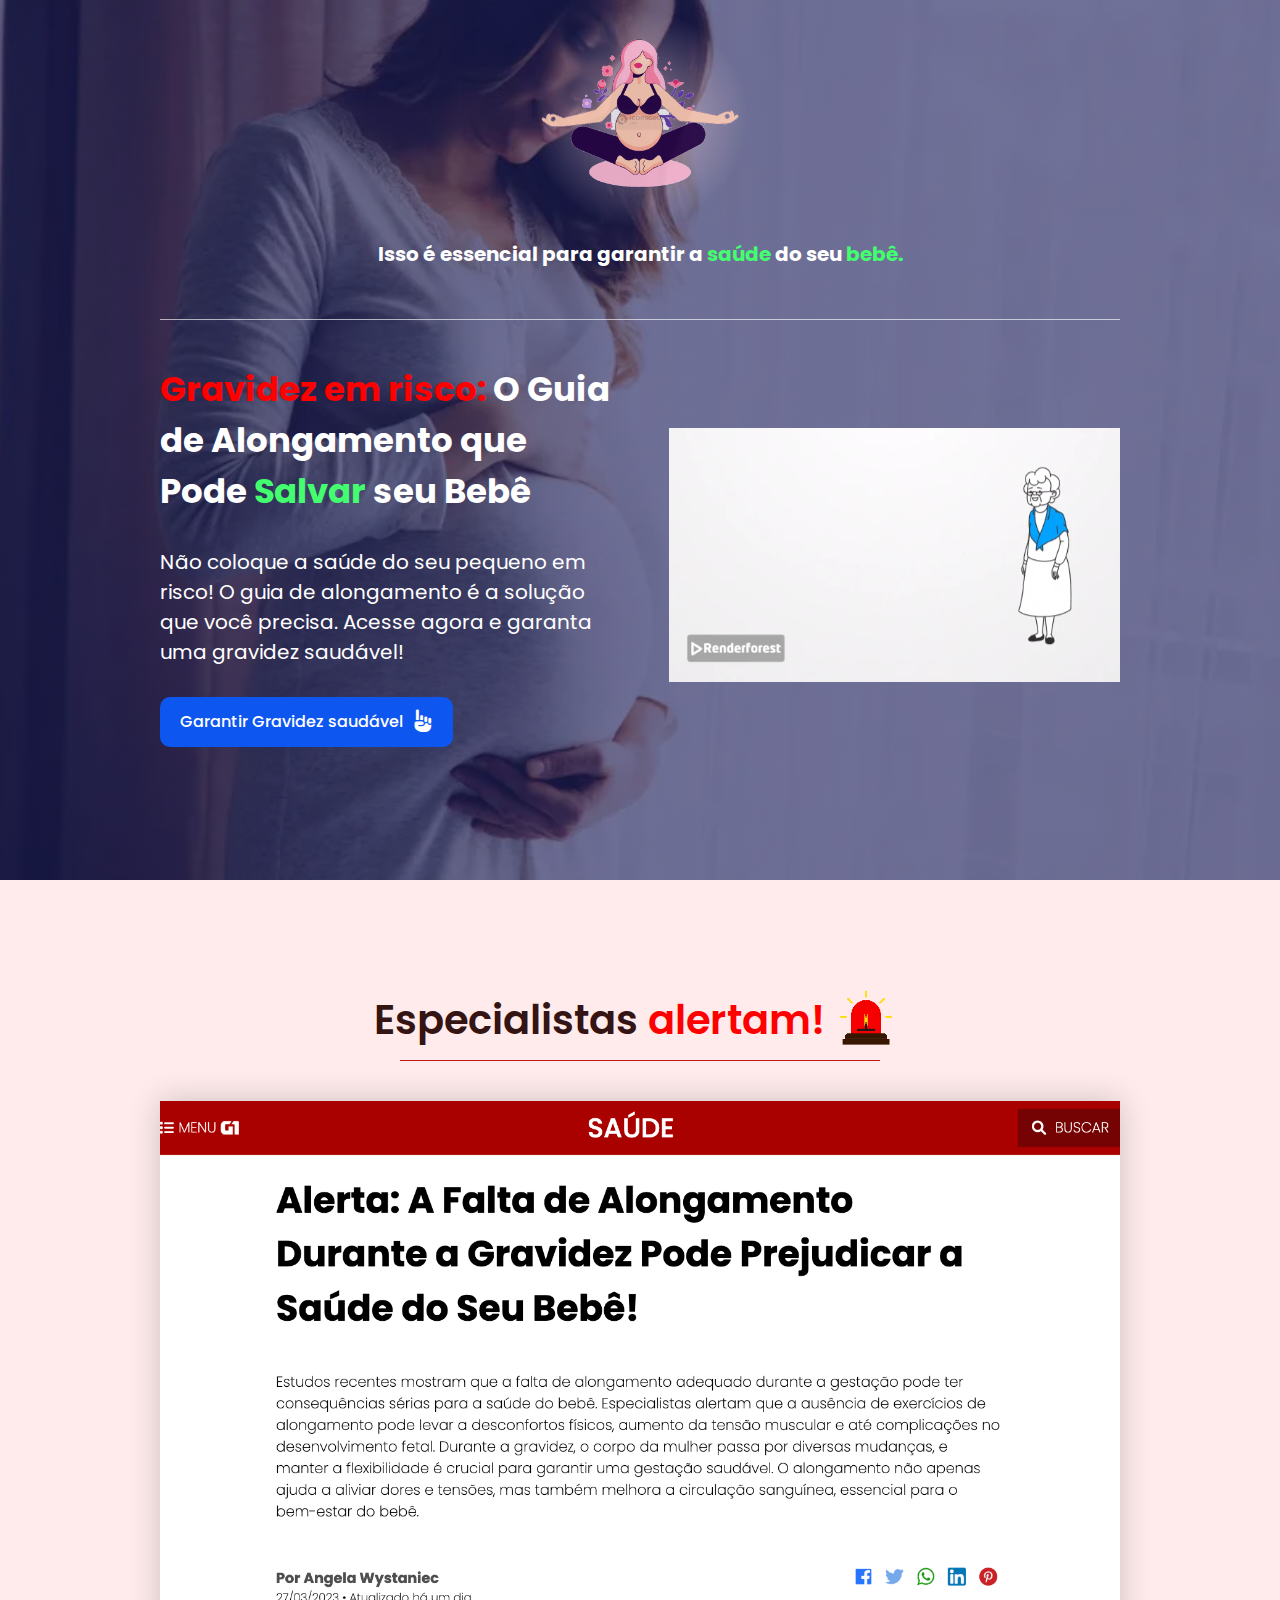
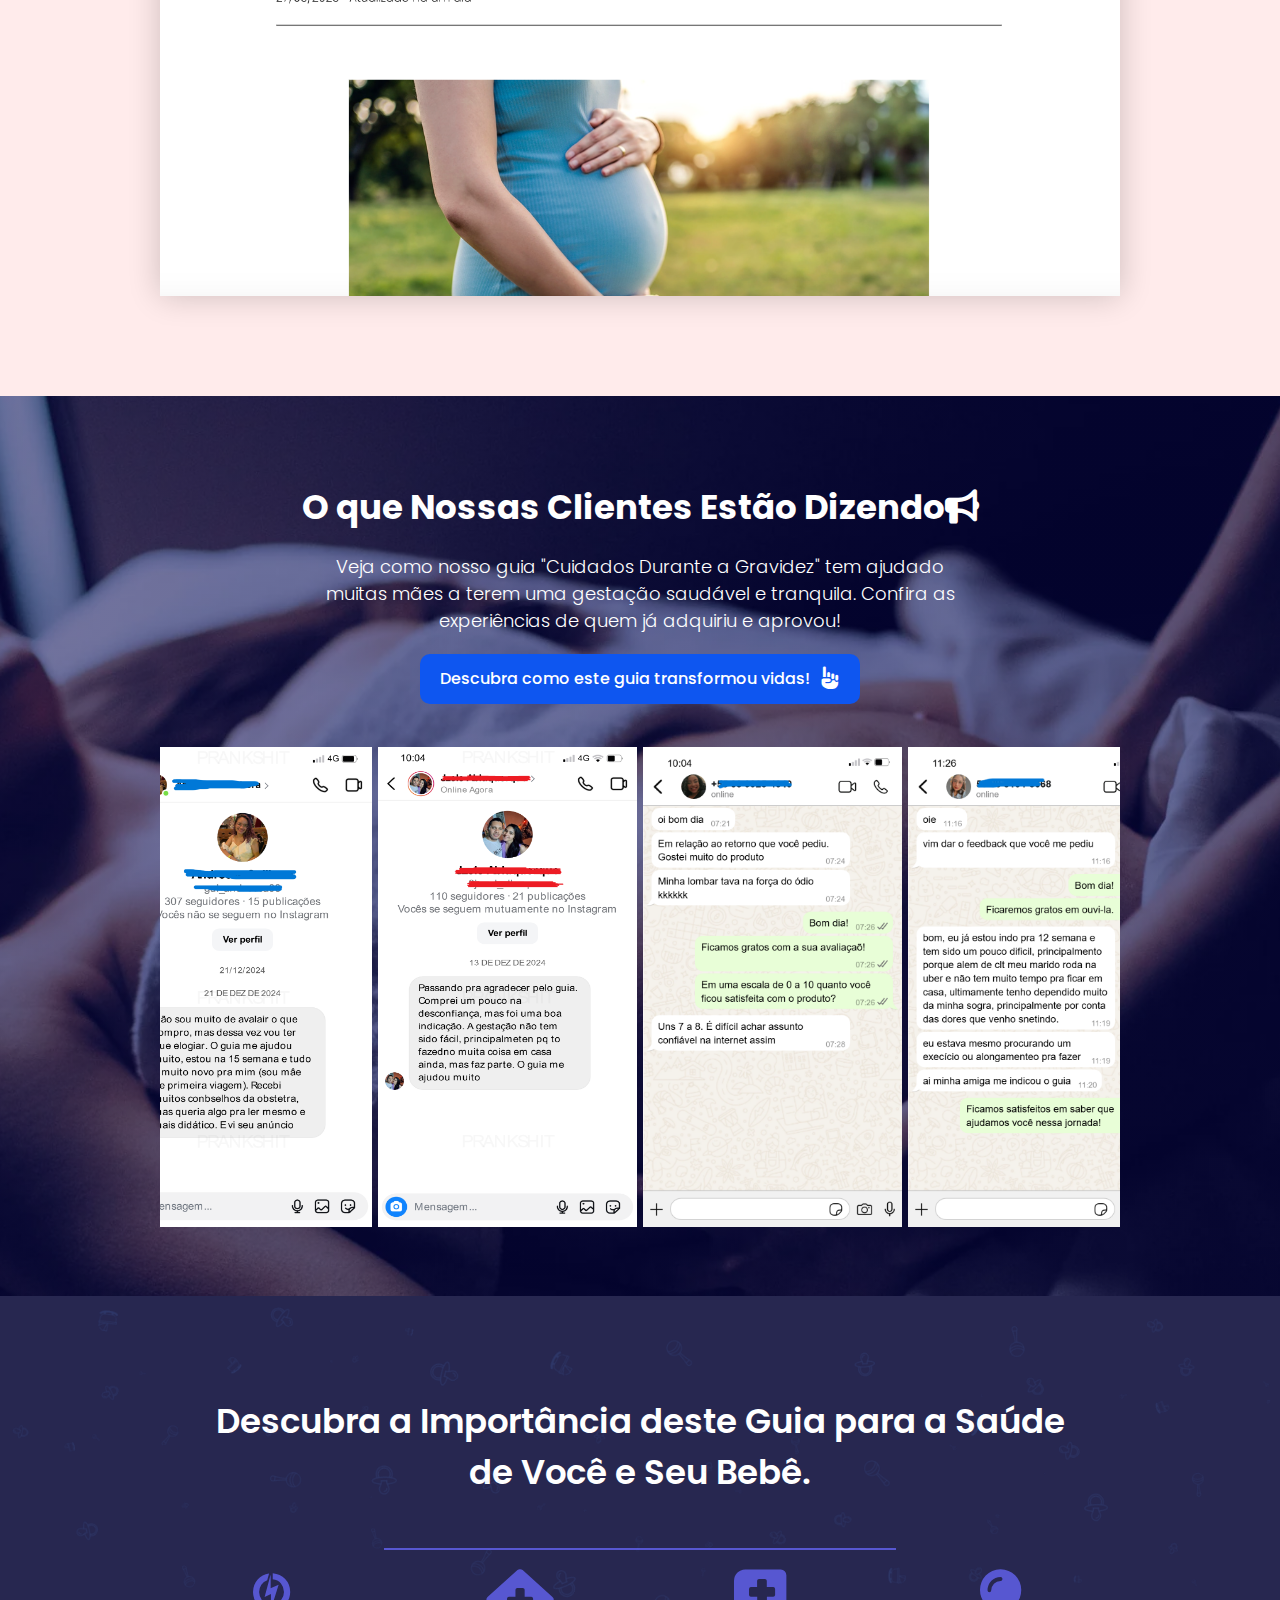
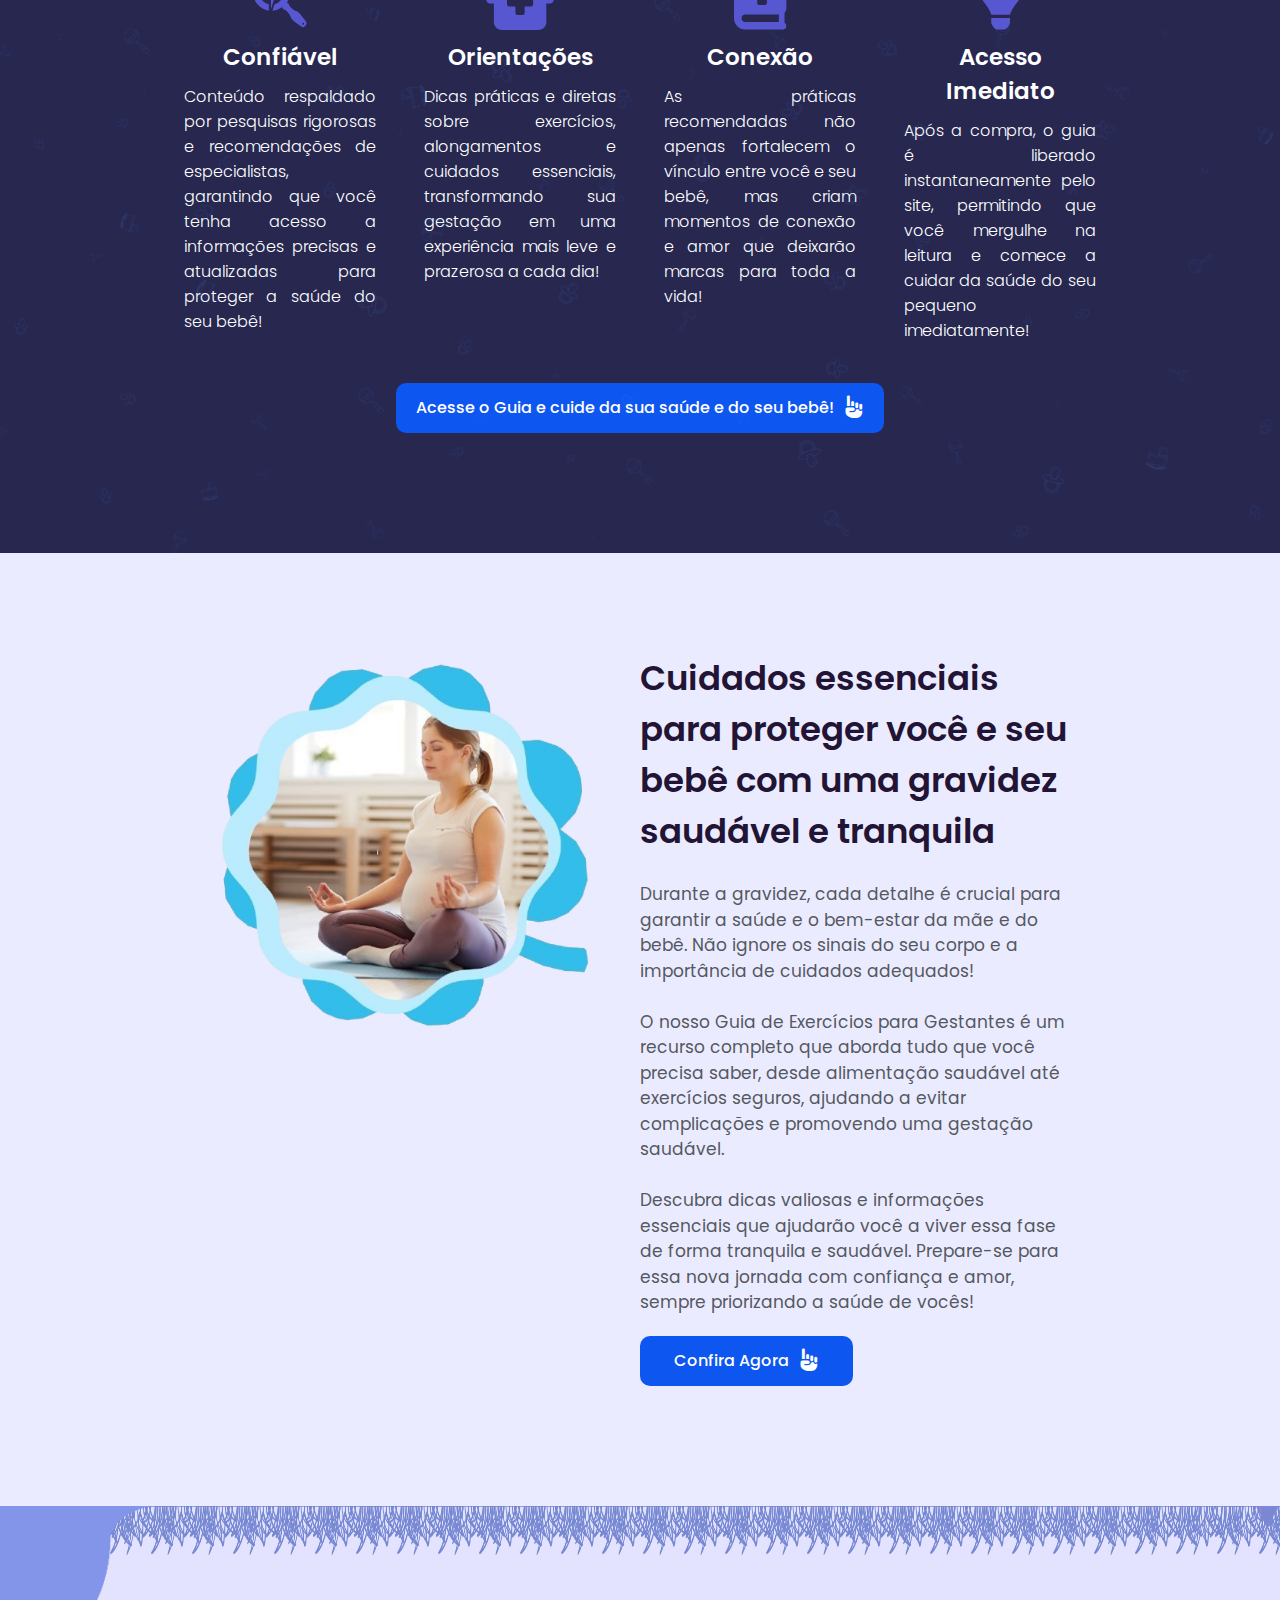
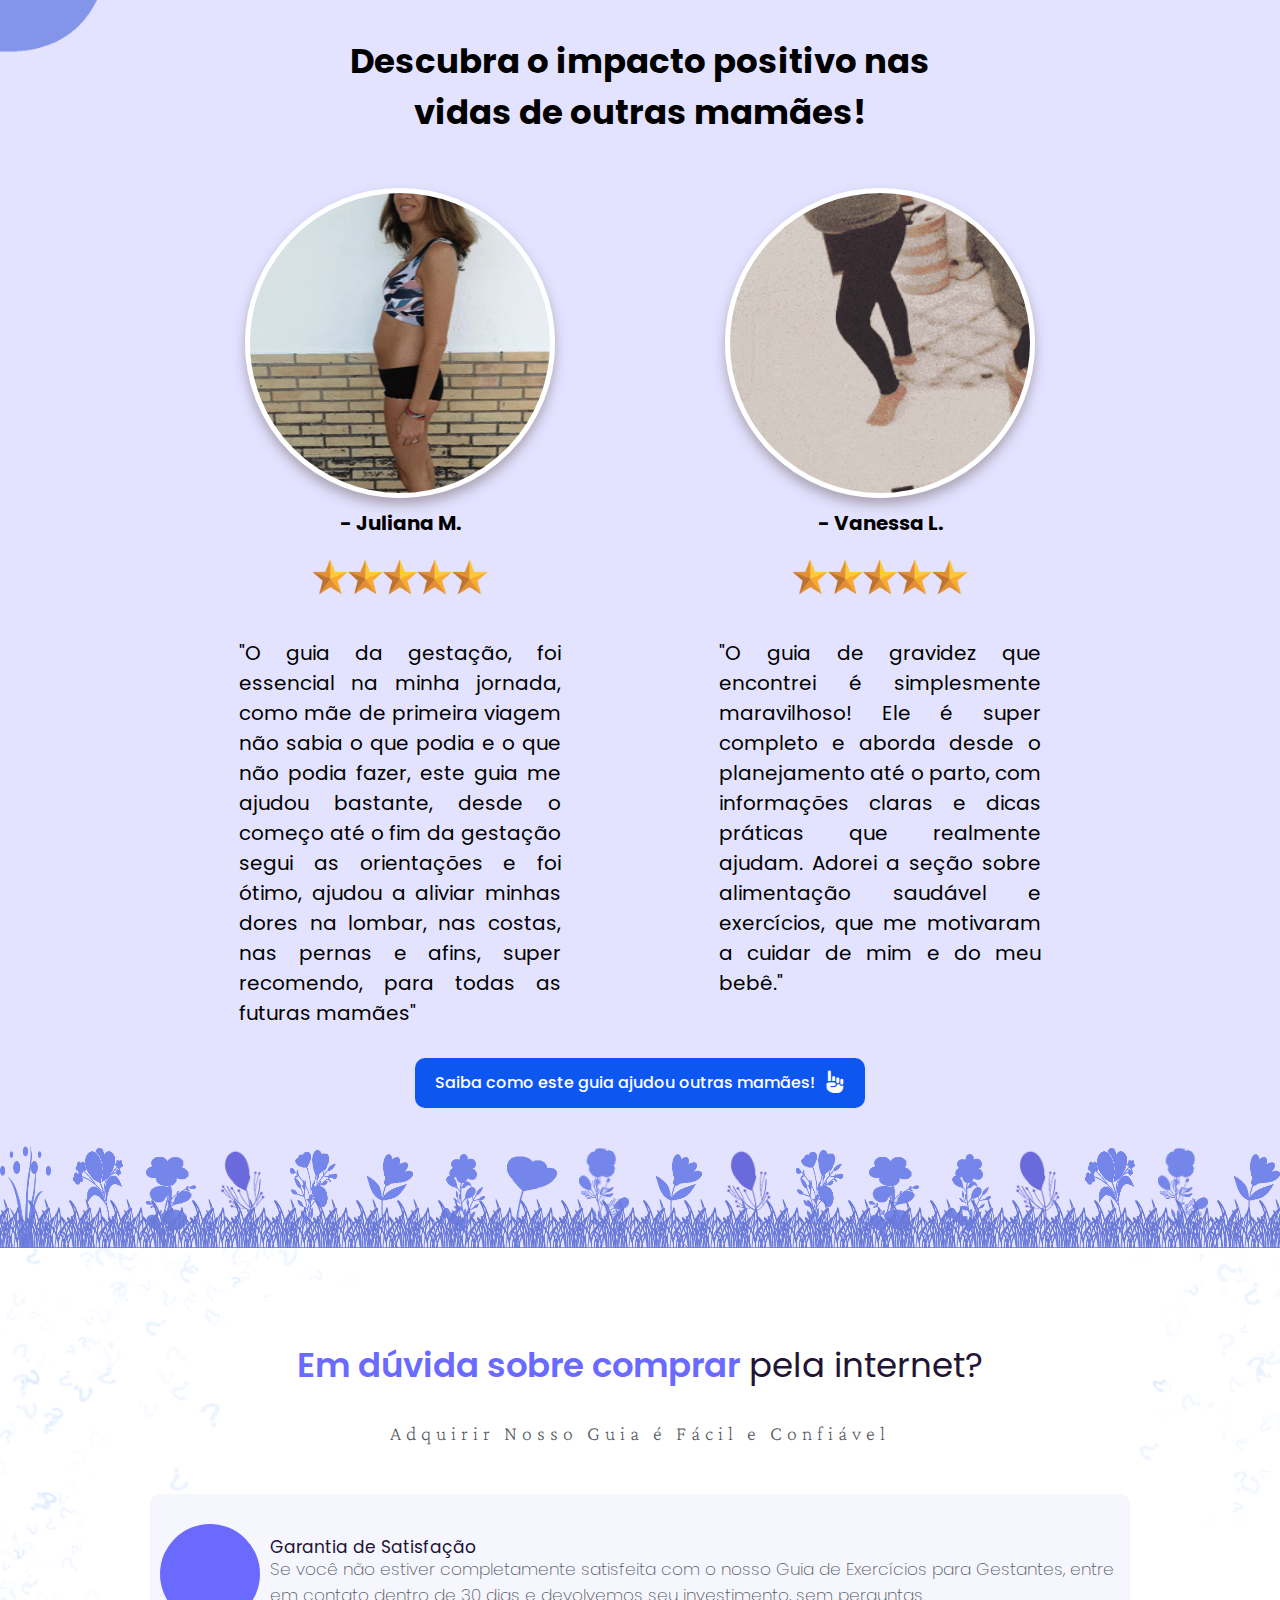
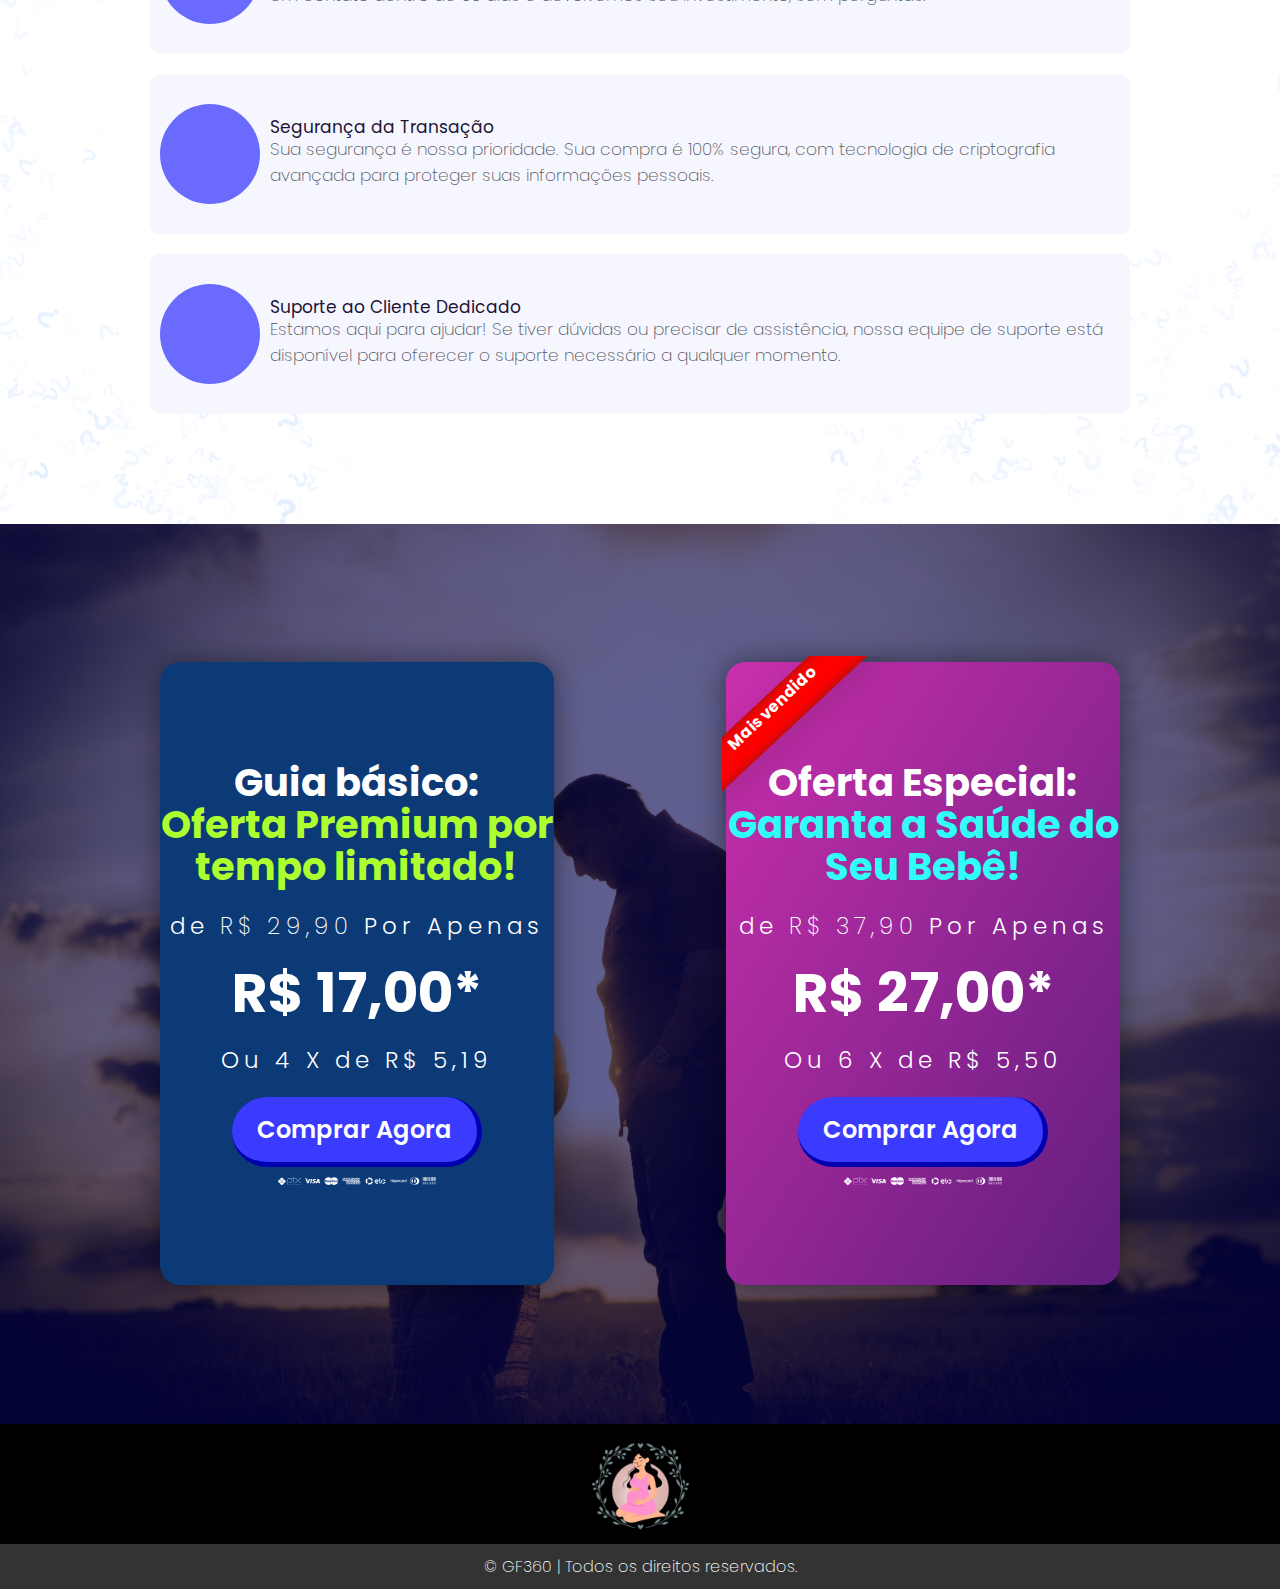
==== commit 39742c58: "chocolate" ====
--- a/guia-gestante/index.html
+++ b/guia-gestante/index.html
@@ -492,7 +492,7 @@
             <div class="center" style="align-items: center;  height: 100%;">
                 <div class="precos">
                     <p class="oferta">Guia básico: </p>
-                    <p class="oferta"><strong style="color: greenyellow; font-weight: 700;">Oferta especial por tempo limitado!</strong></p>
+                    <p class="oferta"><strong style="color: greenyellow; font-weight: 700;">Oferta Premium por tempo limitado!</strong></p>
 
                     <p class="descri">de <strong>R$ 29,90</strong>  Por Apenas</p>
                     <p class="preco">R$ 17,00*</p>
@@ -506,7 +506,7 @@
                             <p>Mais vendido</p>
                         </div>
                     </div>
-                    <p class="oferta">Oferta Premium: </p>
+                    <p class="oferta">Oferta Especial: </p>
                     <p class="oferta"><strong style="color: #2ffff7; font-weight: 700;">Garanta a Saúde do Seu Bebê!</strong></p>
                     <p class="descri">de <strong>R$ 37,90</strong>  Por Apenas</p>
                     <p class="preco">R$ 27,00*</p>
--- a/guia-gestante/style.css
+++ b/guia-gestante/style.css
@@ -162,7 +162,7 @@
     border-radius: 20px;
 }
 #comprar .precos:nth-of-type(2){
-    background: linear-gradient(to right bottom,#2fcbb7, #1e7e71);
+    background: linear-gradient(to right bottom, #cb2fad, #5f1e7e);
 }
 #comprar .precos:nth-of-type(2){}
 #comprar .precos .placa {
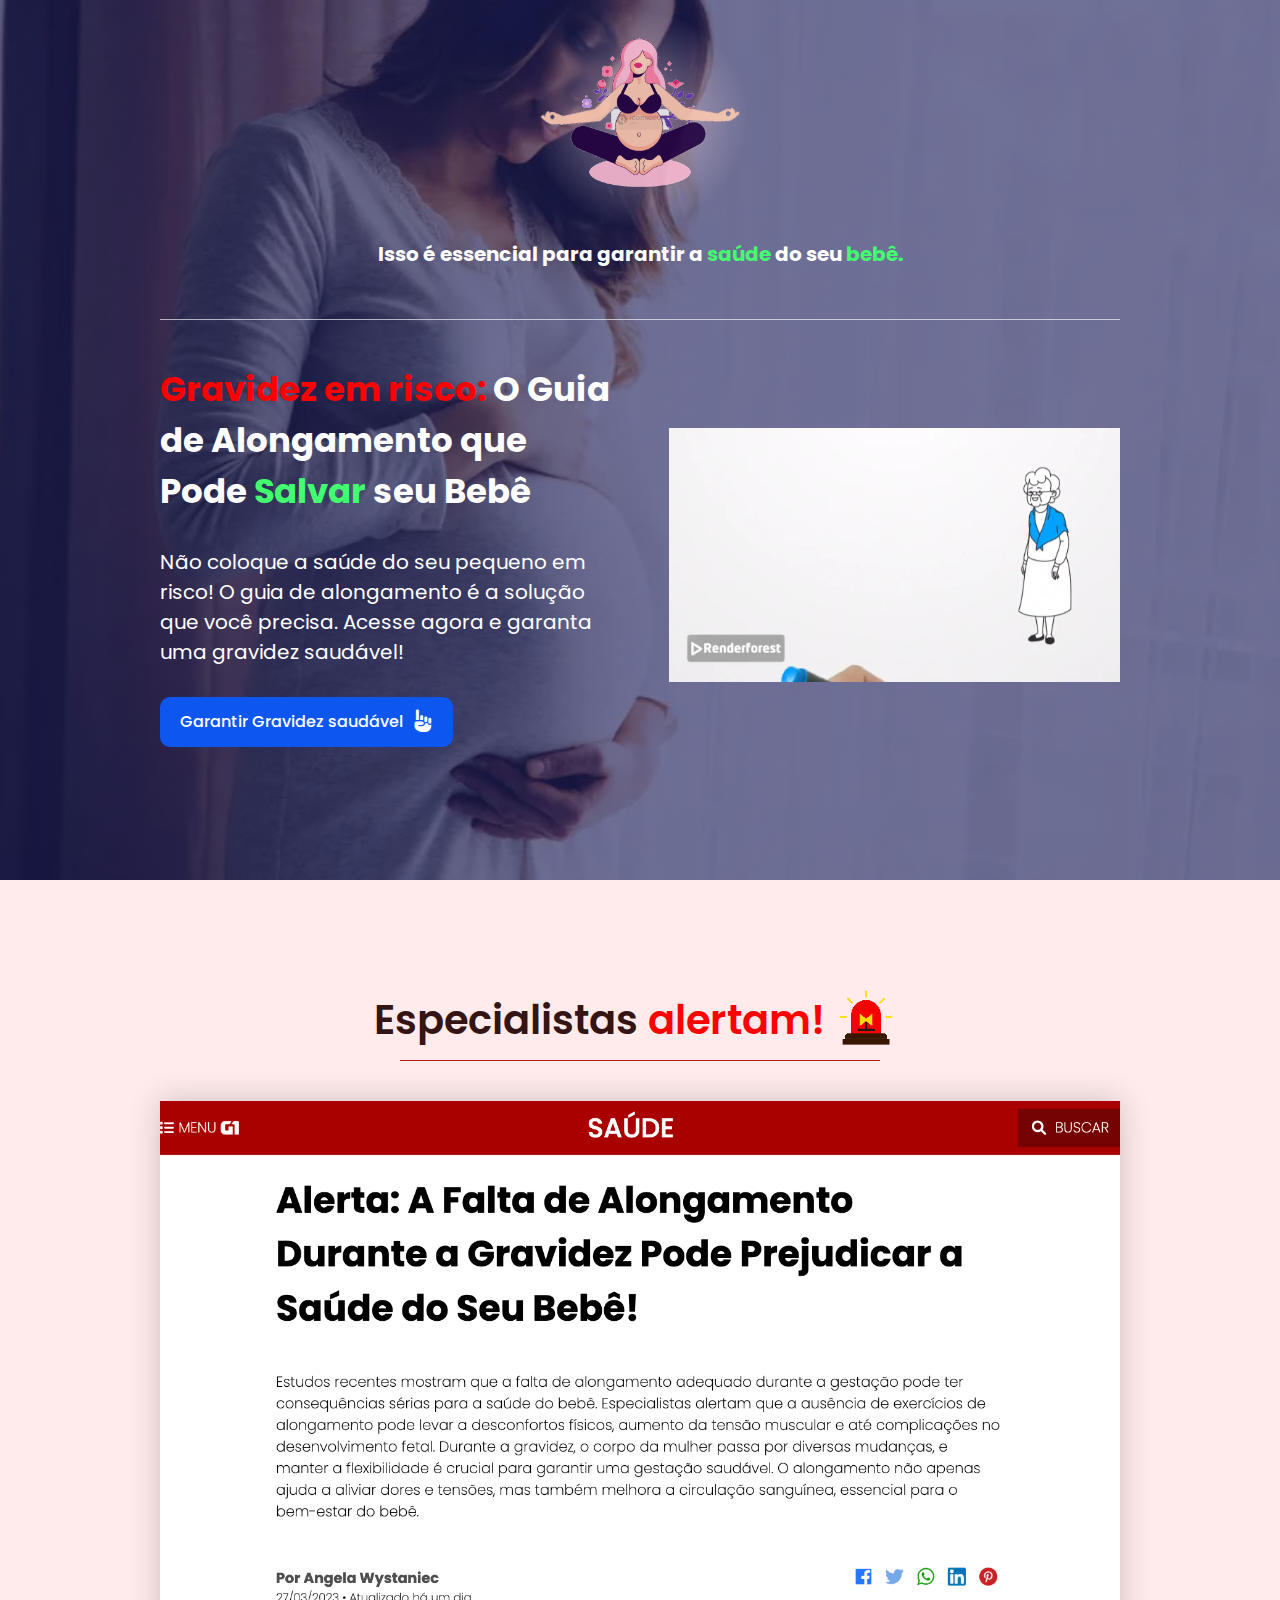
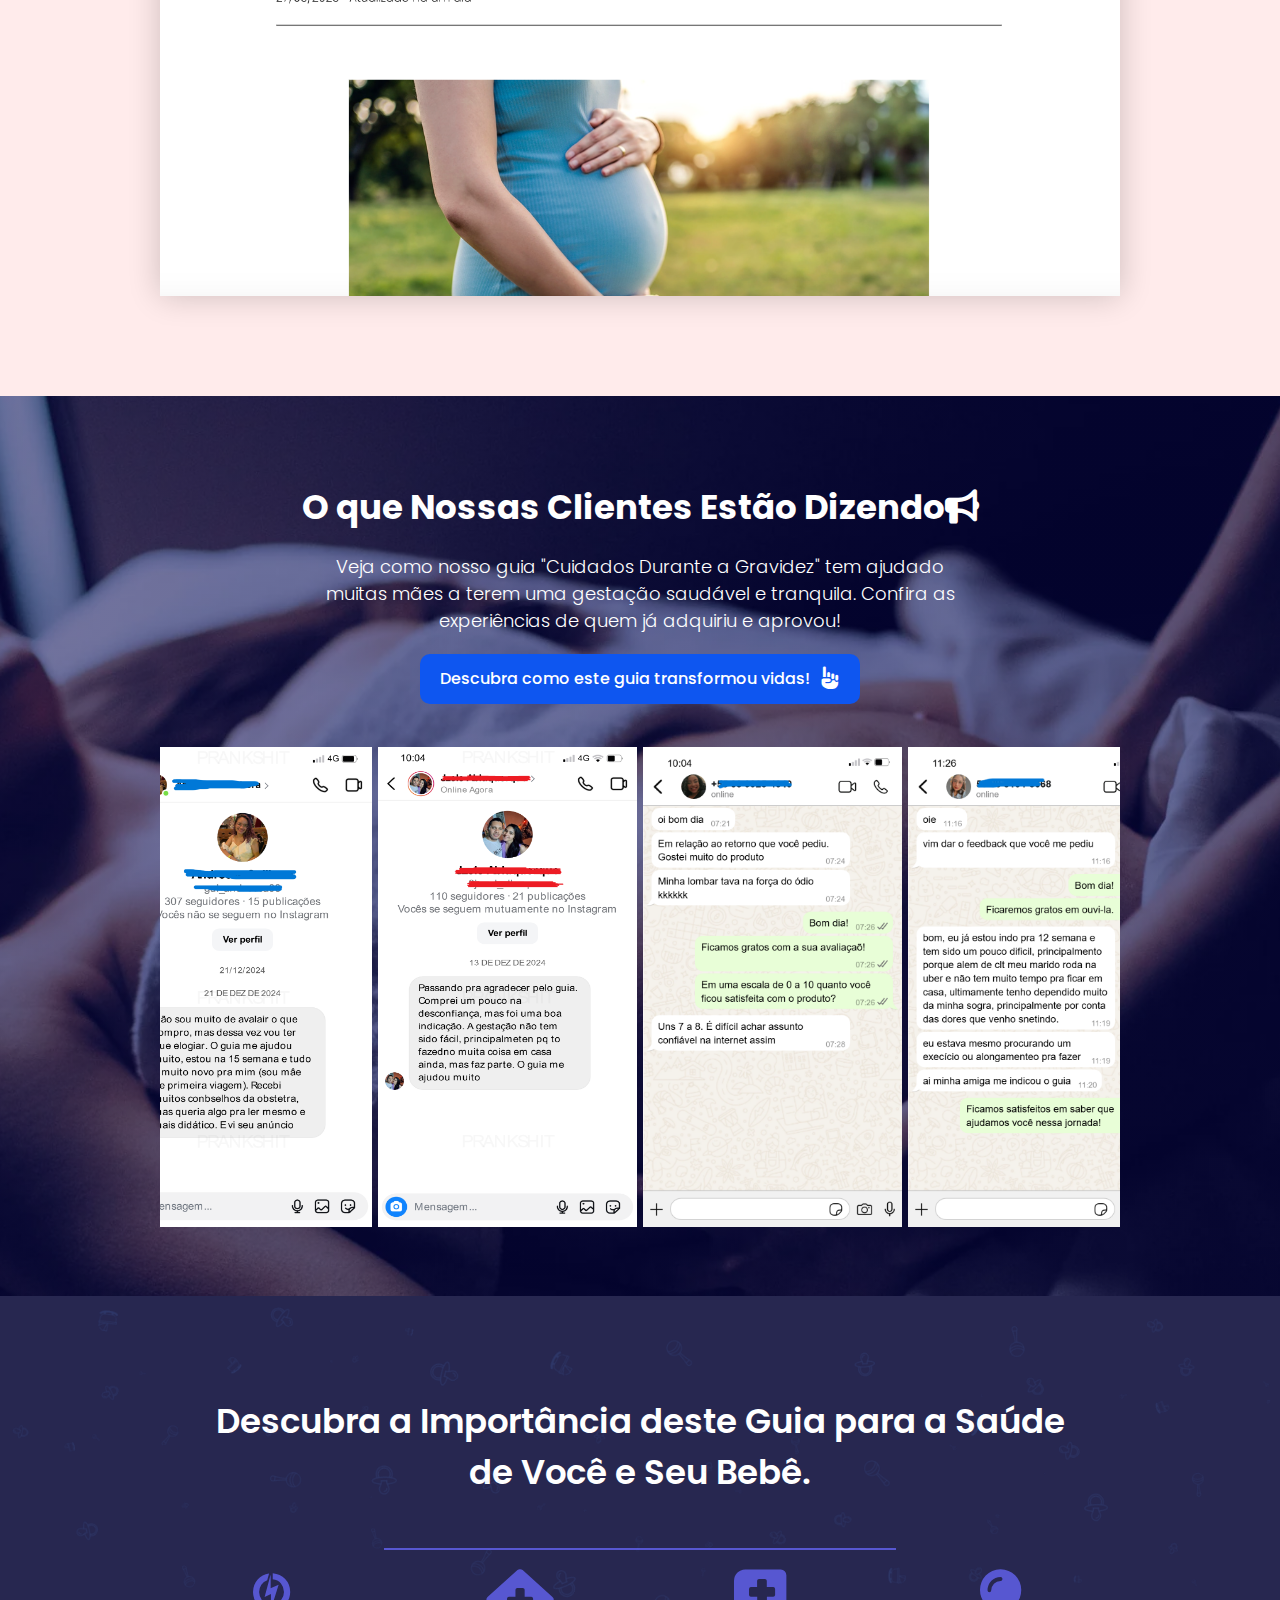
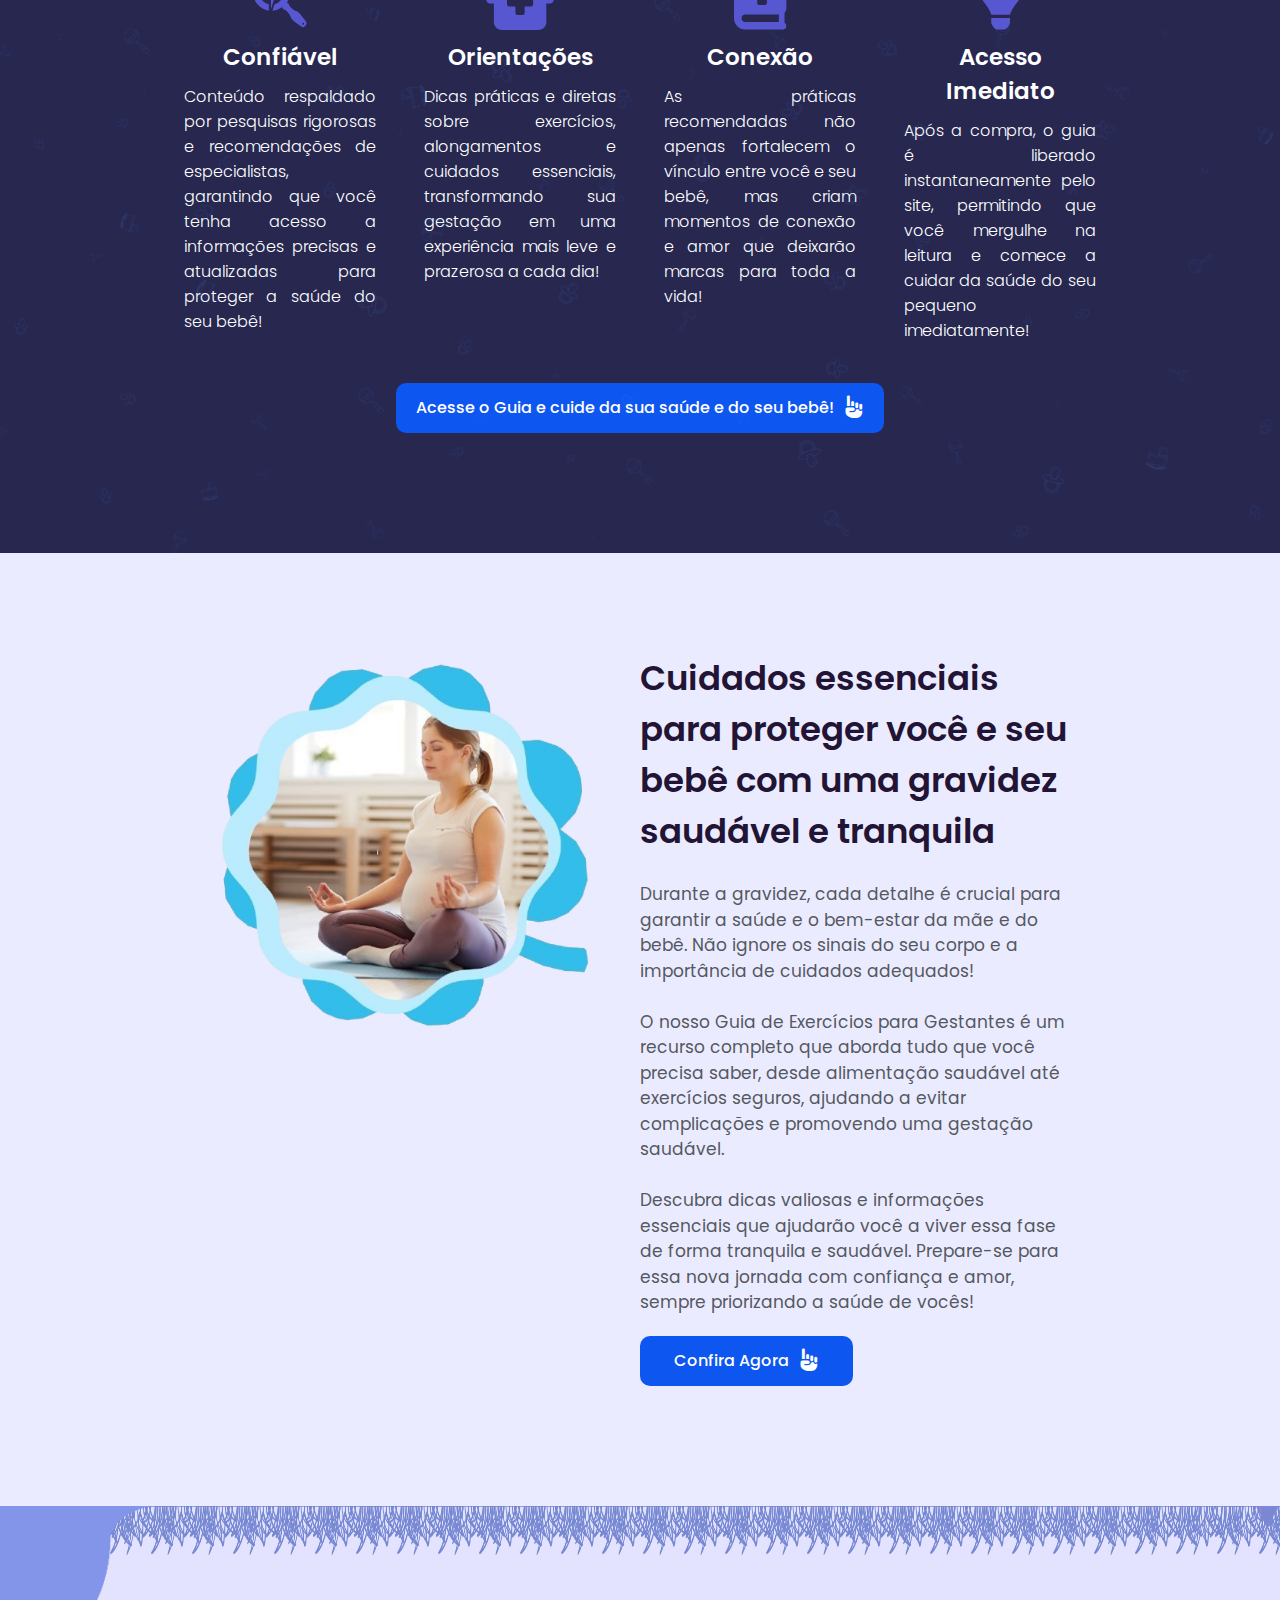
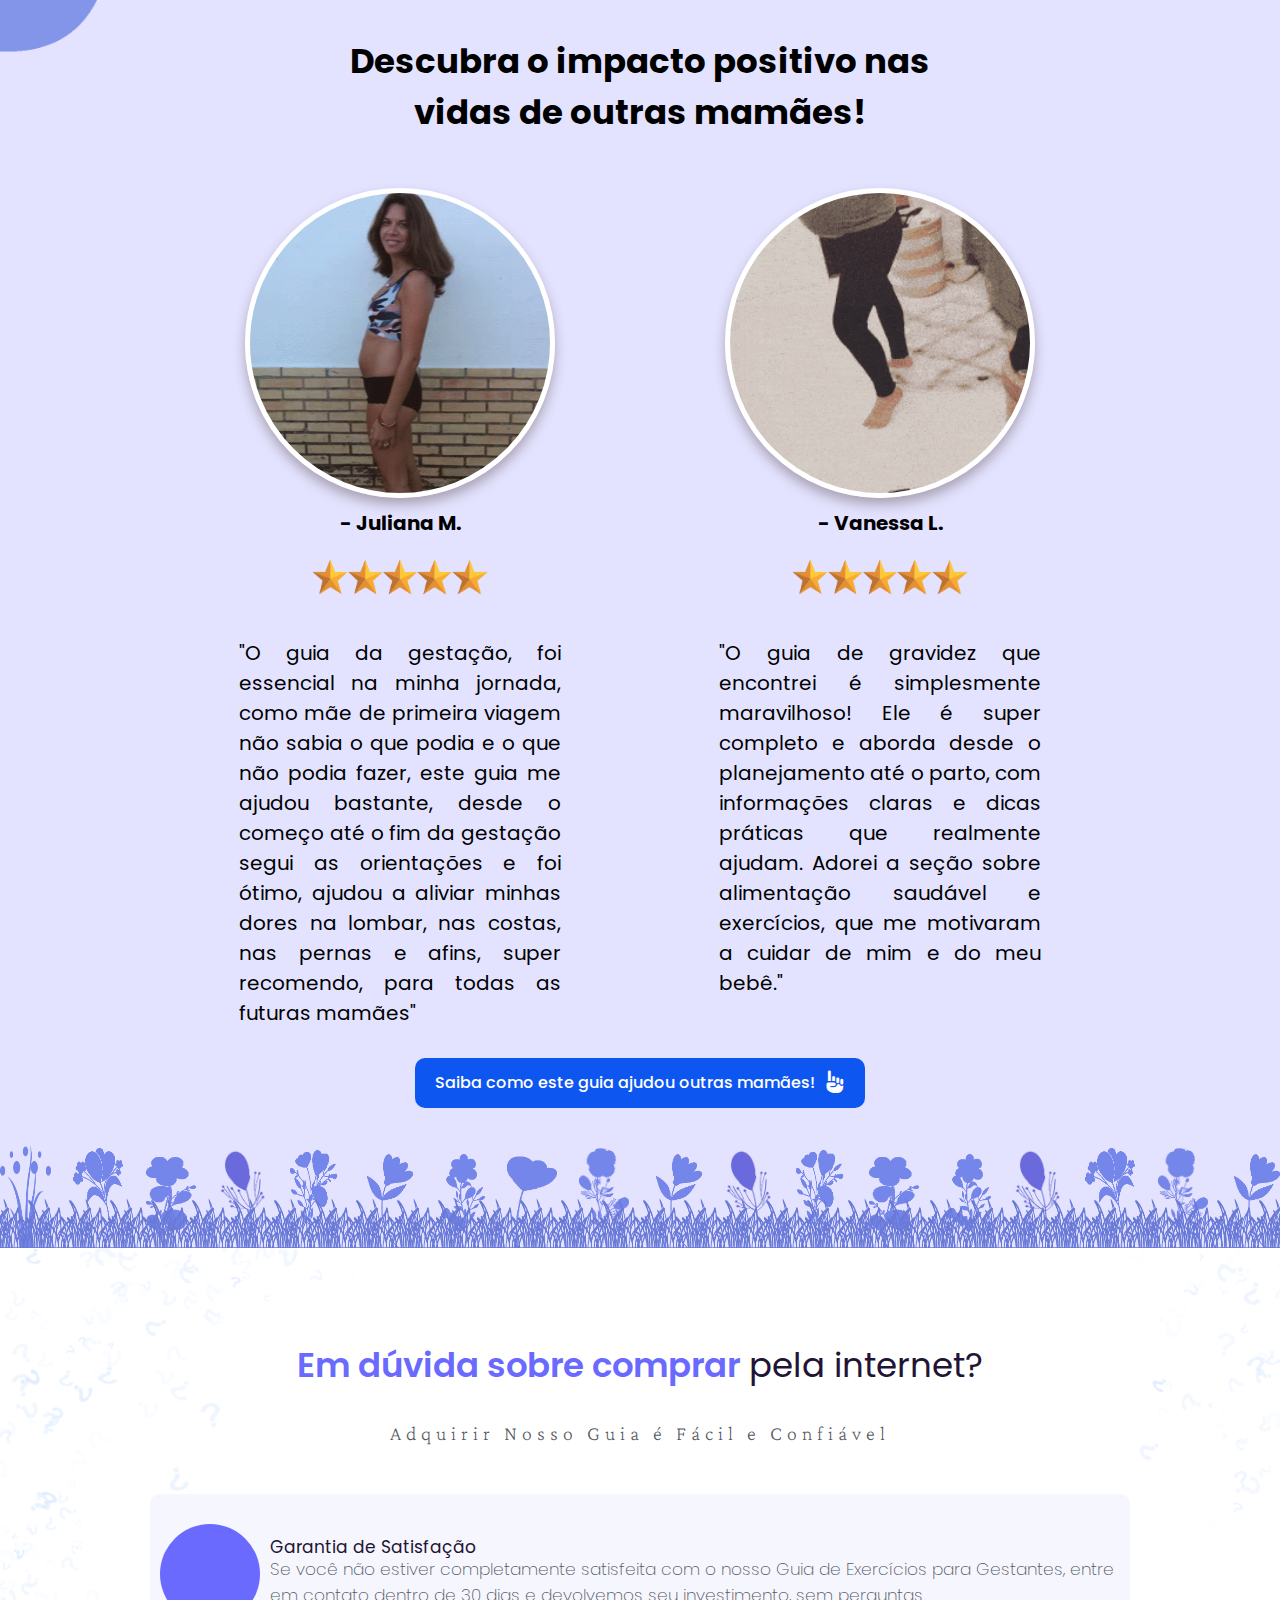
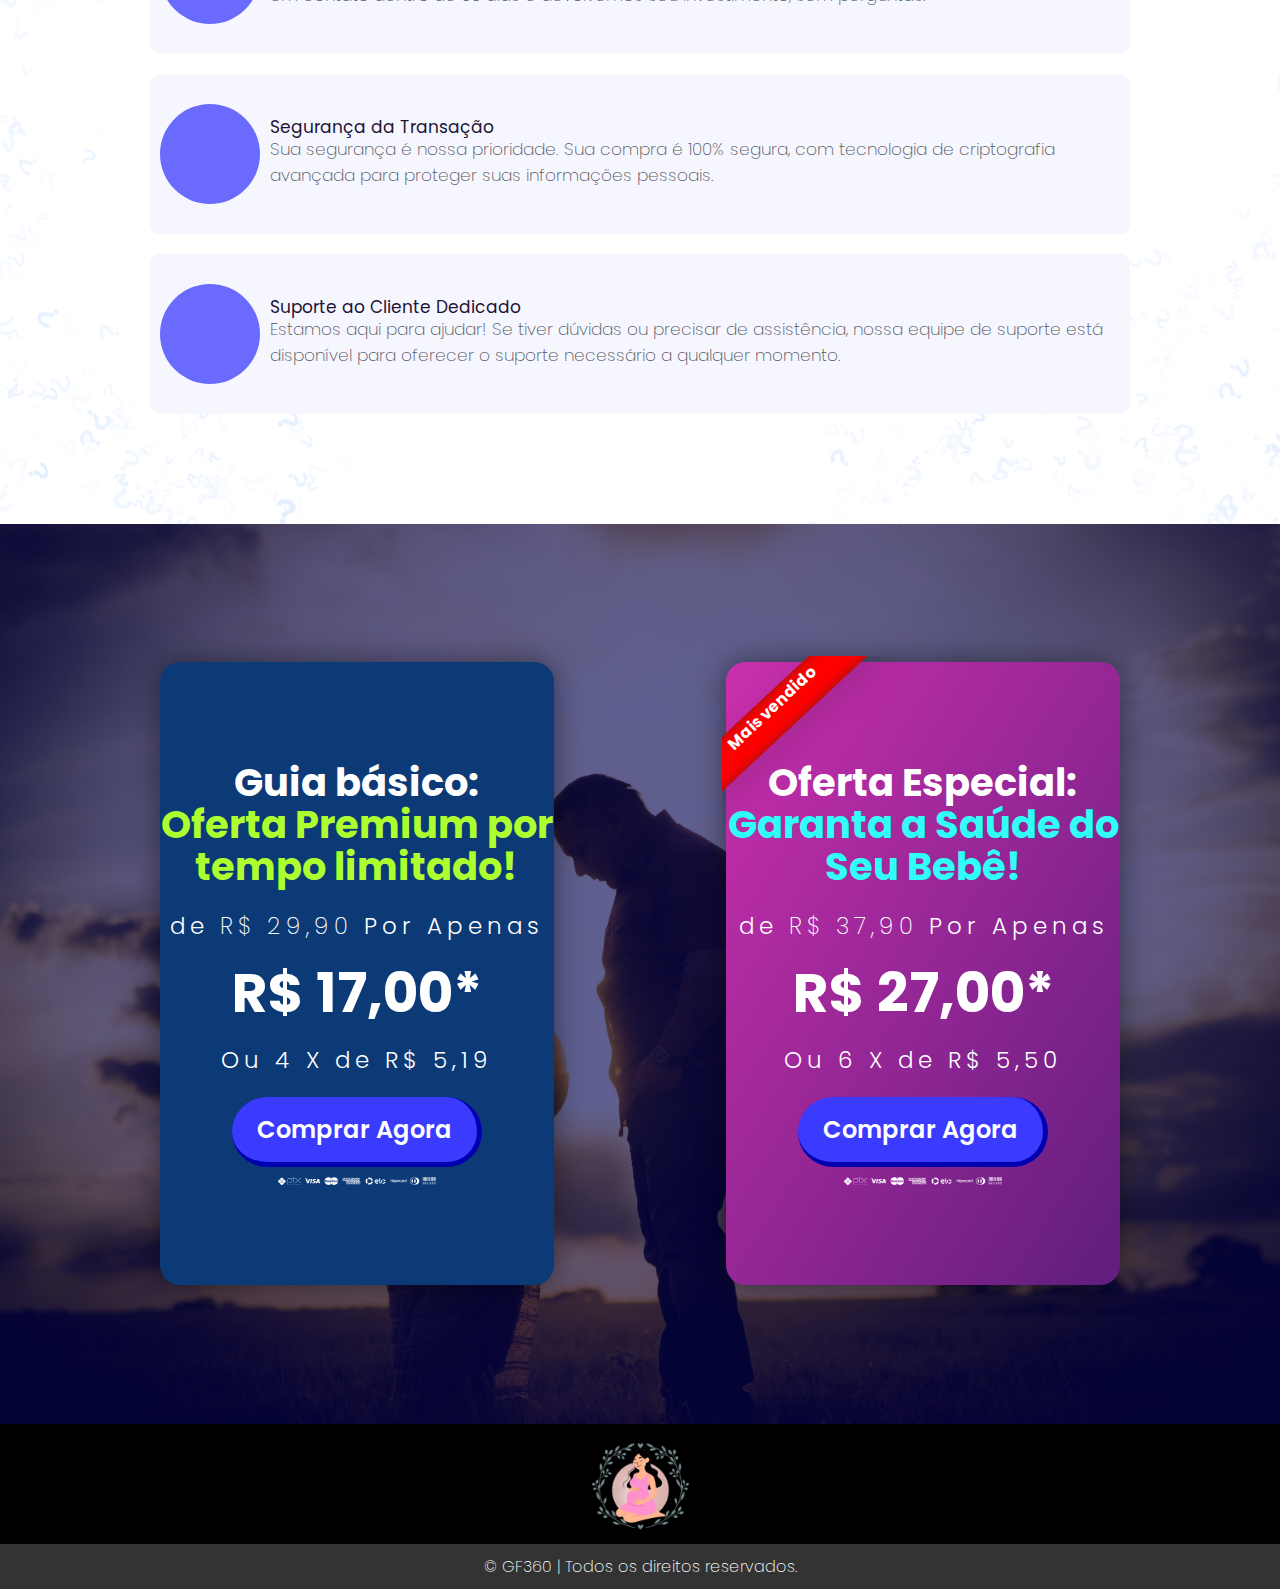
==== commit 85f0b2a1: "tirando o pixel" ====
--- a/guia-gestante/index.html
+++ b/guia-gestante/index.html
@@ -1,23 +1,6 @@
 <!DOCTYPE html>
 <html class="_9dls touch _ar44" lang="pt-br" dir="ltr">
     <head>
-        <!-- Meta Pixel Code -->
-        <script>
-        !function(f,b,e,v,n,t,s)
-        {if(f.fbq)return;n=f.fbq=function(){n.callMethod?
-        n.callMethod.apply(n,arguments):n.queue.push(arguments)};
-        if(!f._fbq)f._fbq=n;n.push=n;n.loaded=!0;n.version='2.0';
-        n.queue=[];t=b.createElement(e);t.async=!0;
-        t.src=v;s=b.getElementsByTagName(e)[0];
-        s.parentNode.insertBefore(t,s)}(window, document,'script',
-        'https://connect.facebook.net/en_US/fbevents.js');
-        fbq('init', '1021900006654133');
-        fbq('track', 'PageView');
-        </script>
-        <noscript><img height="1" width="1" style="display:none"
-        src="https://www.facebook.com/tr?id=1021900006654133&ev=PageView&noscript=1"
-        /></noscript>
-        <!-- End Meta Pixel Code -->        
         <!-- Google Tag Manager -->
         <script>(function(w,d,s,l,i){w[l]=w[l]||[];w[l].push({'gtm.start':
         new Date().getTime(),event:'gtm.js'});var f=d.getElementsByTagName(s)[0],
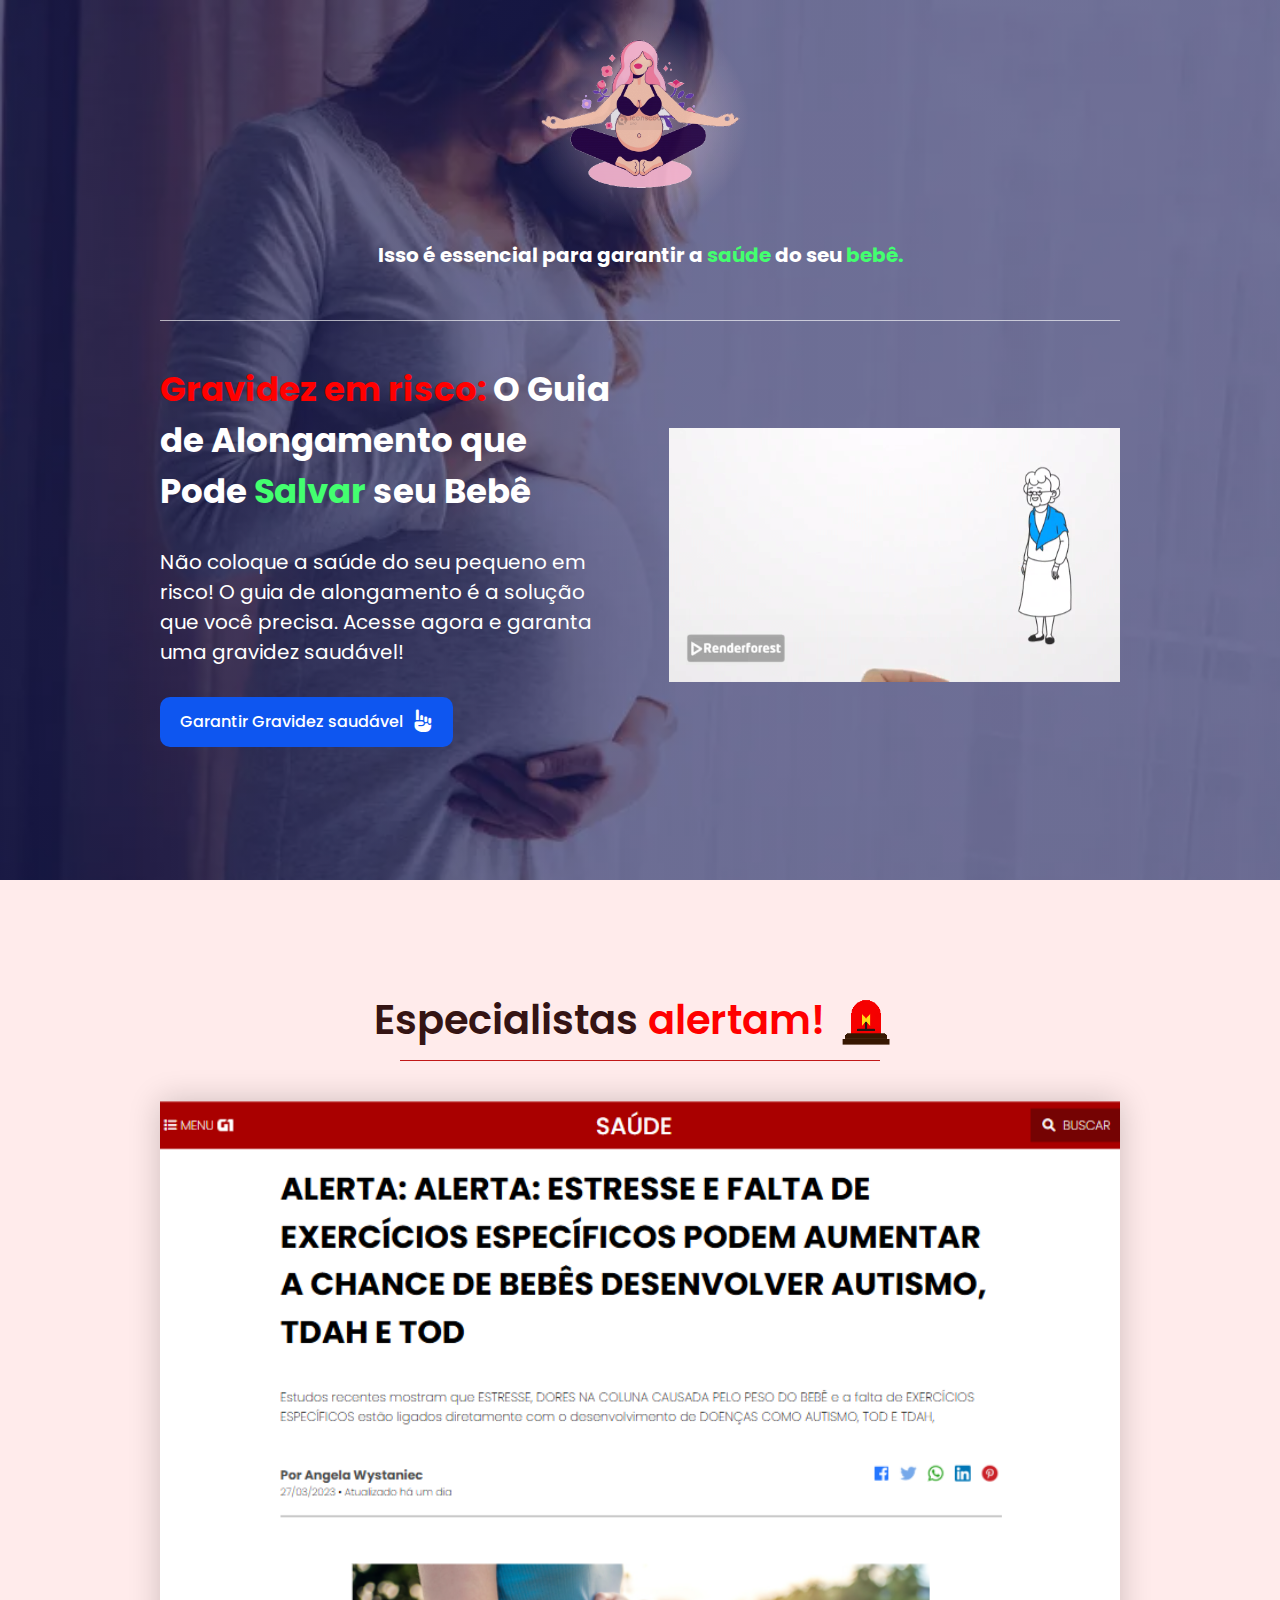
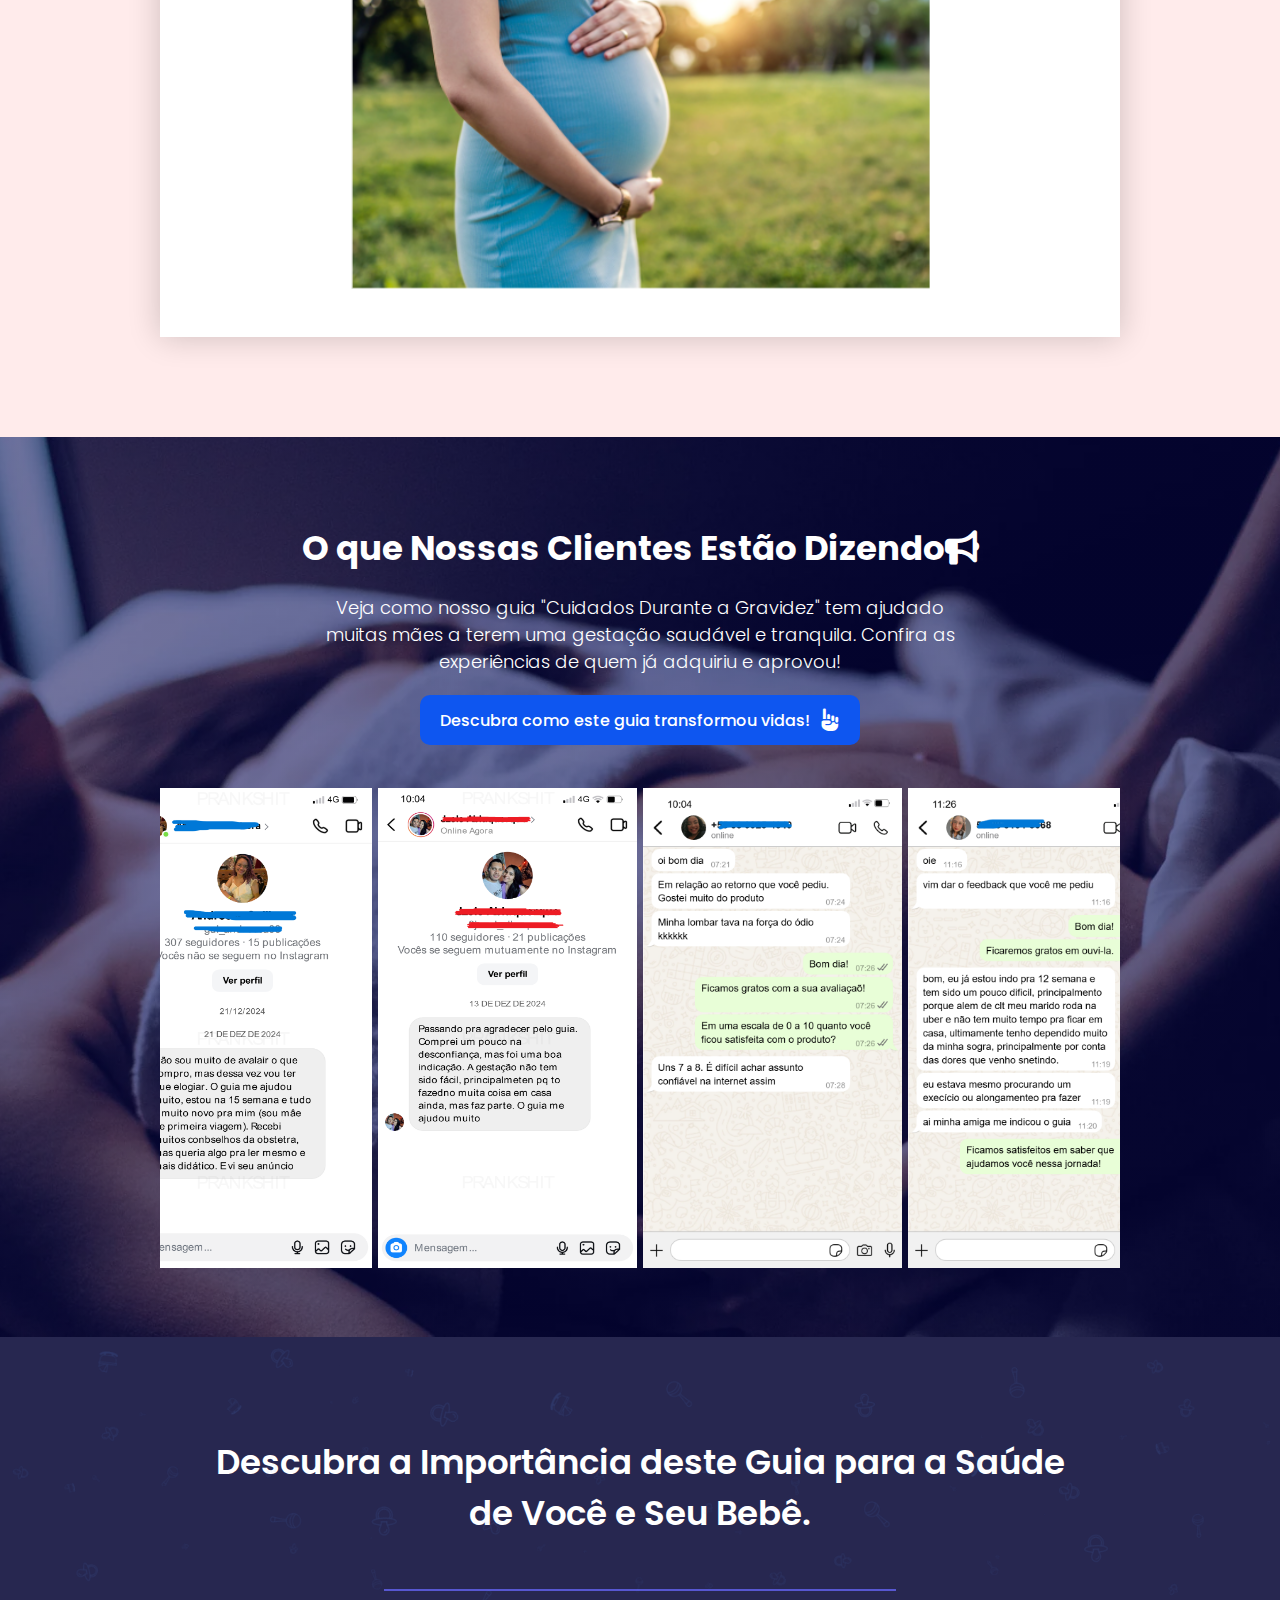
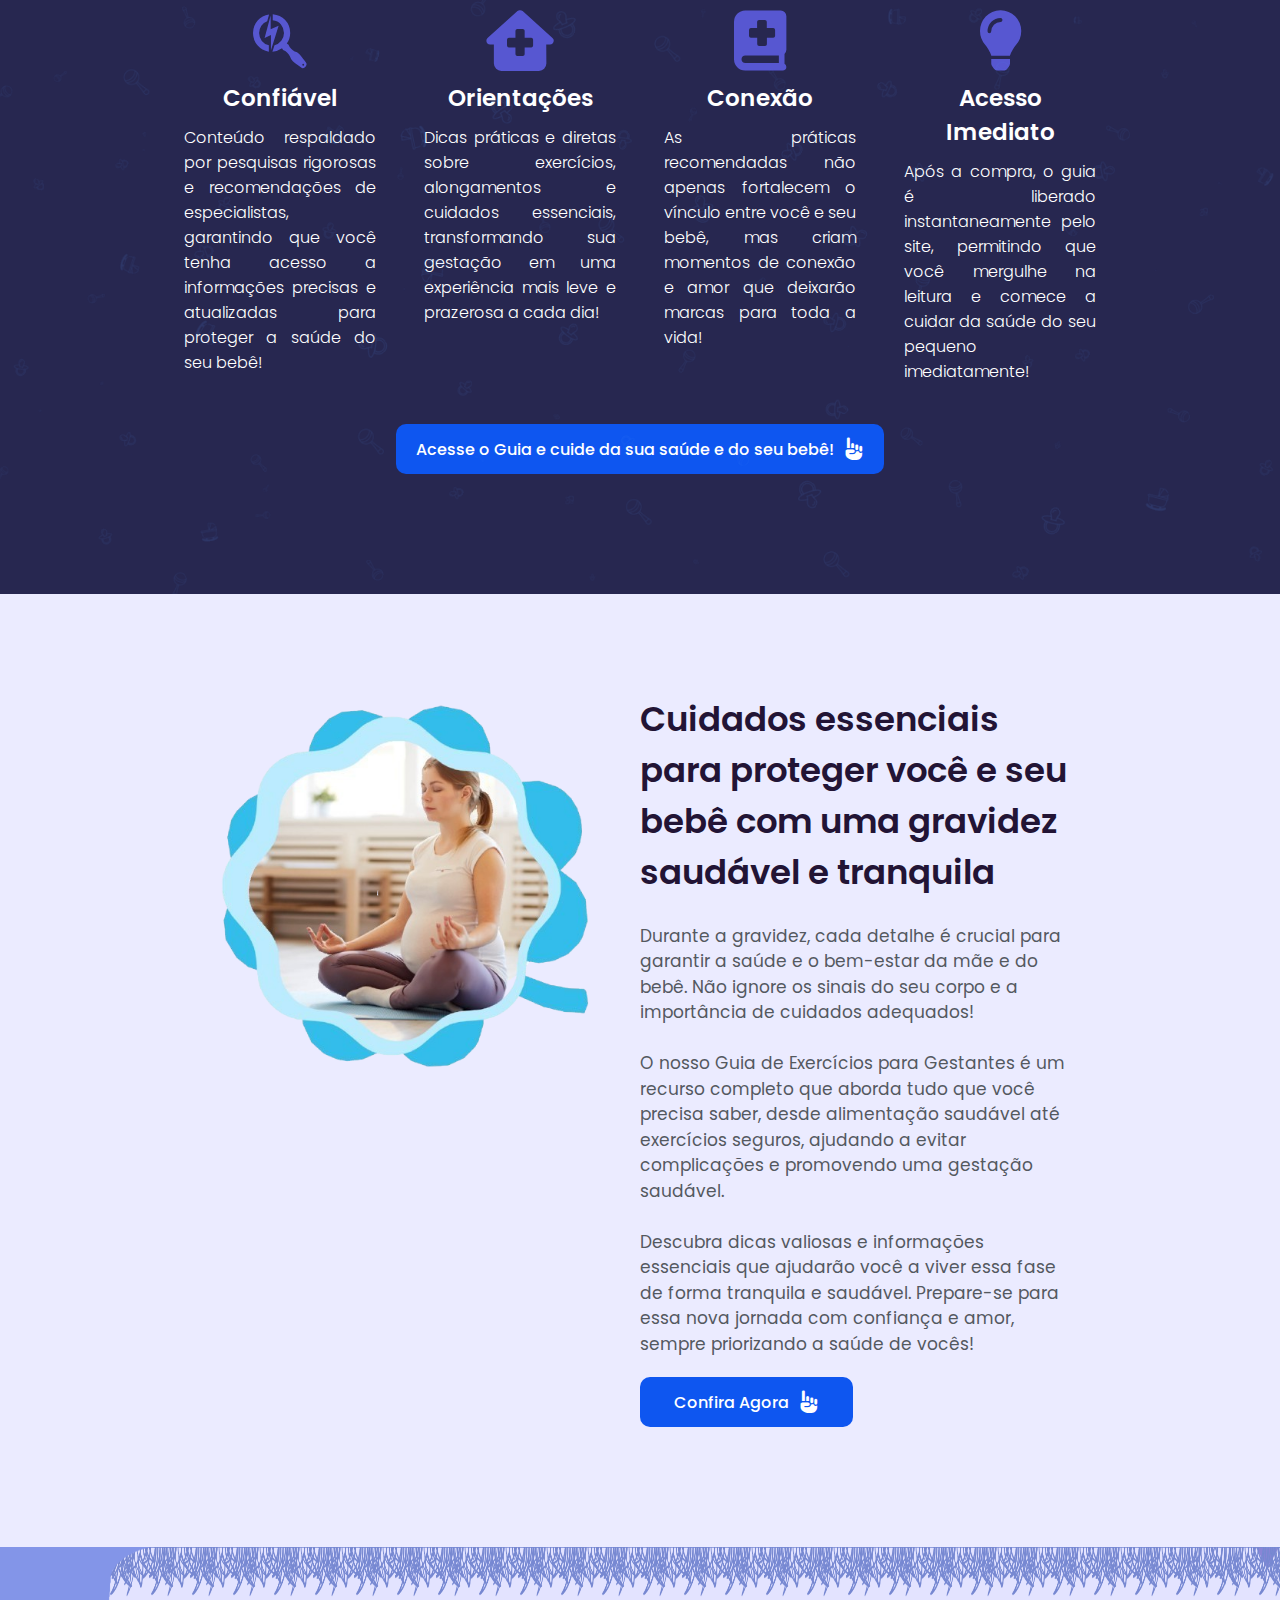
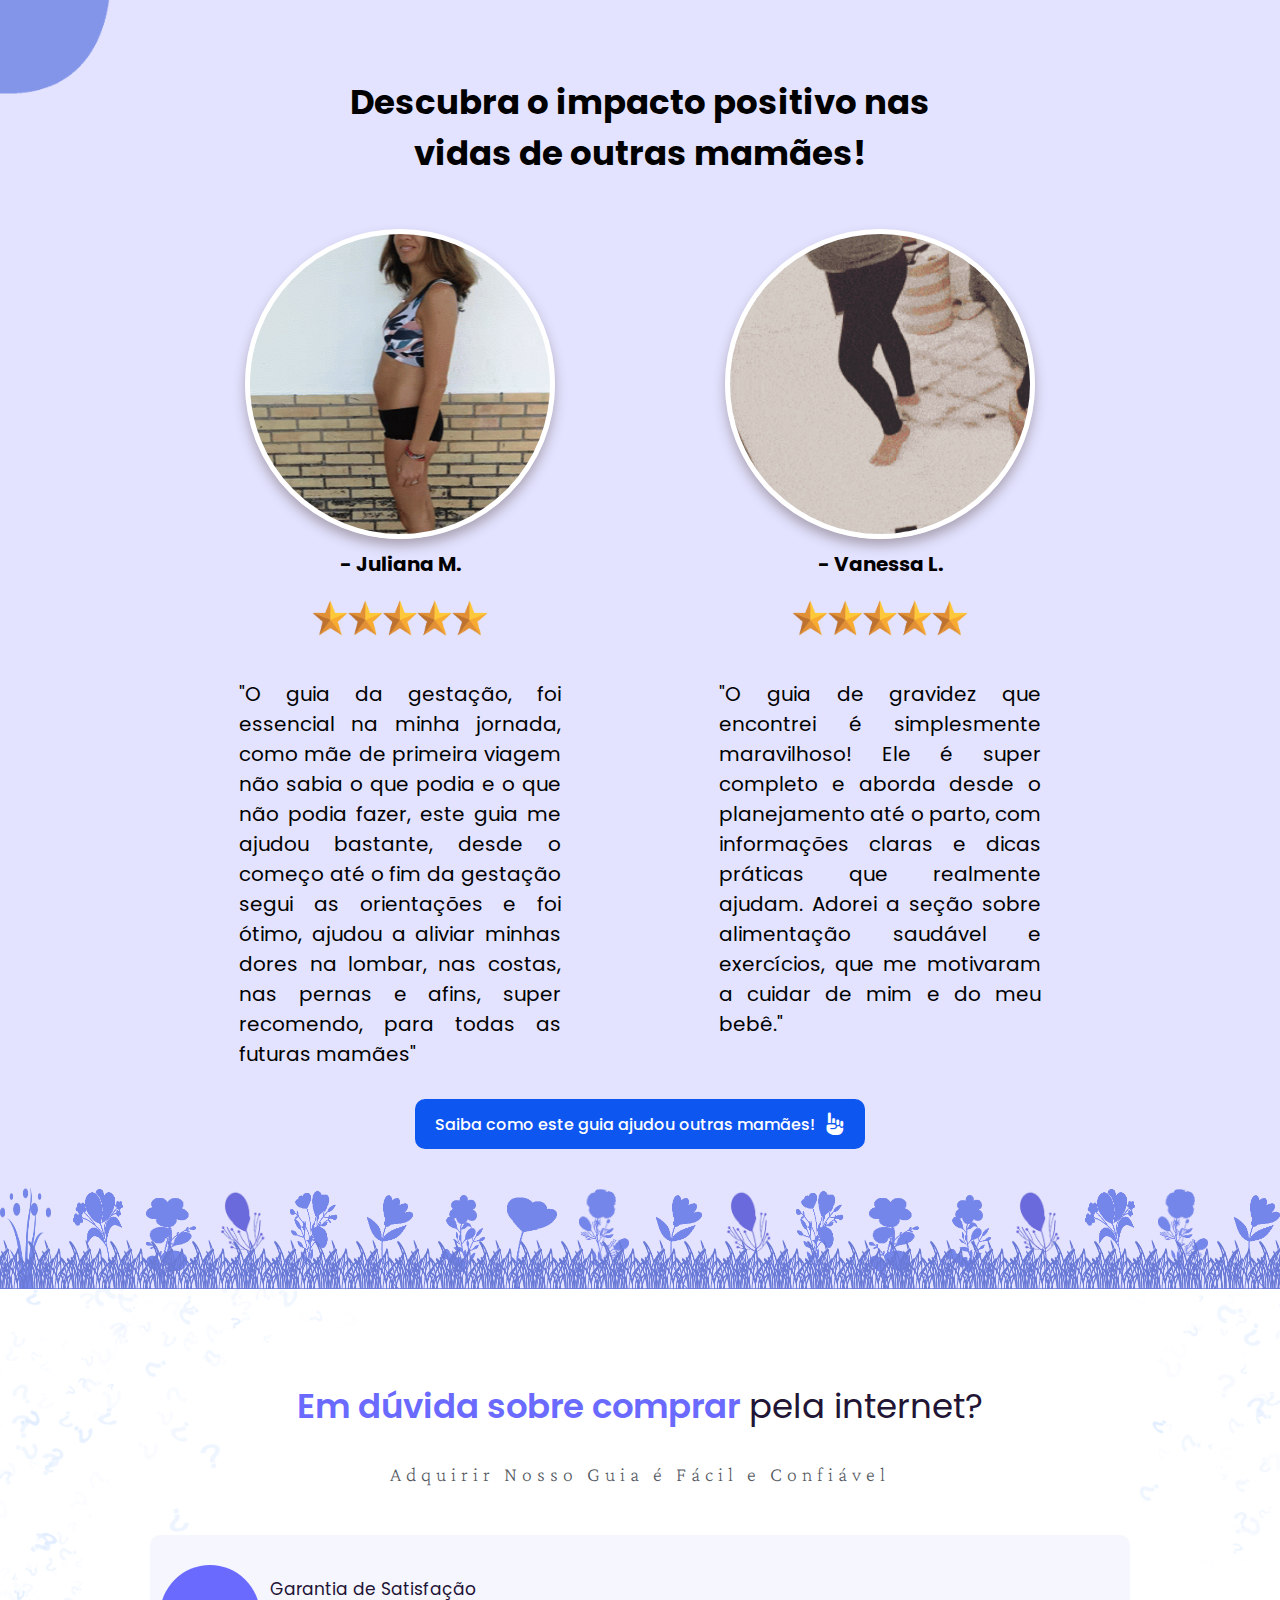
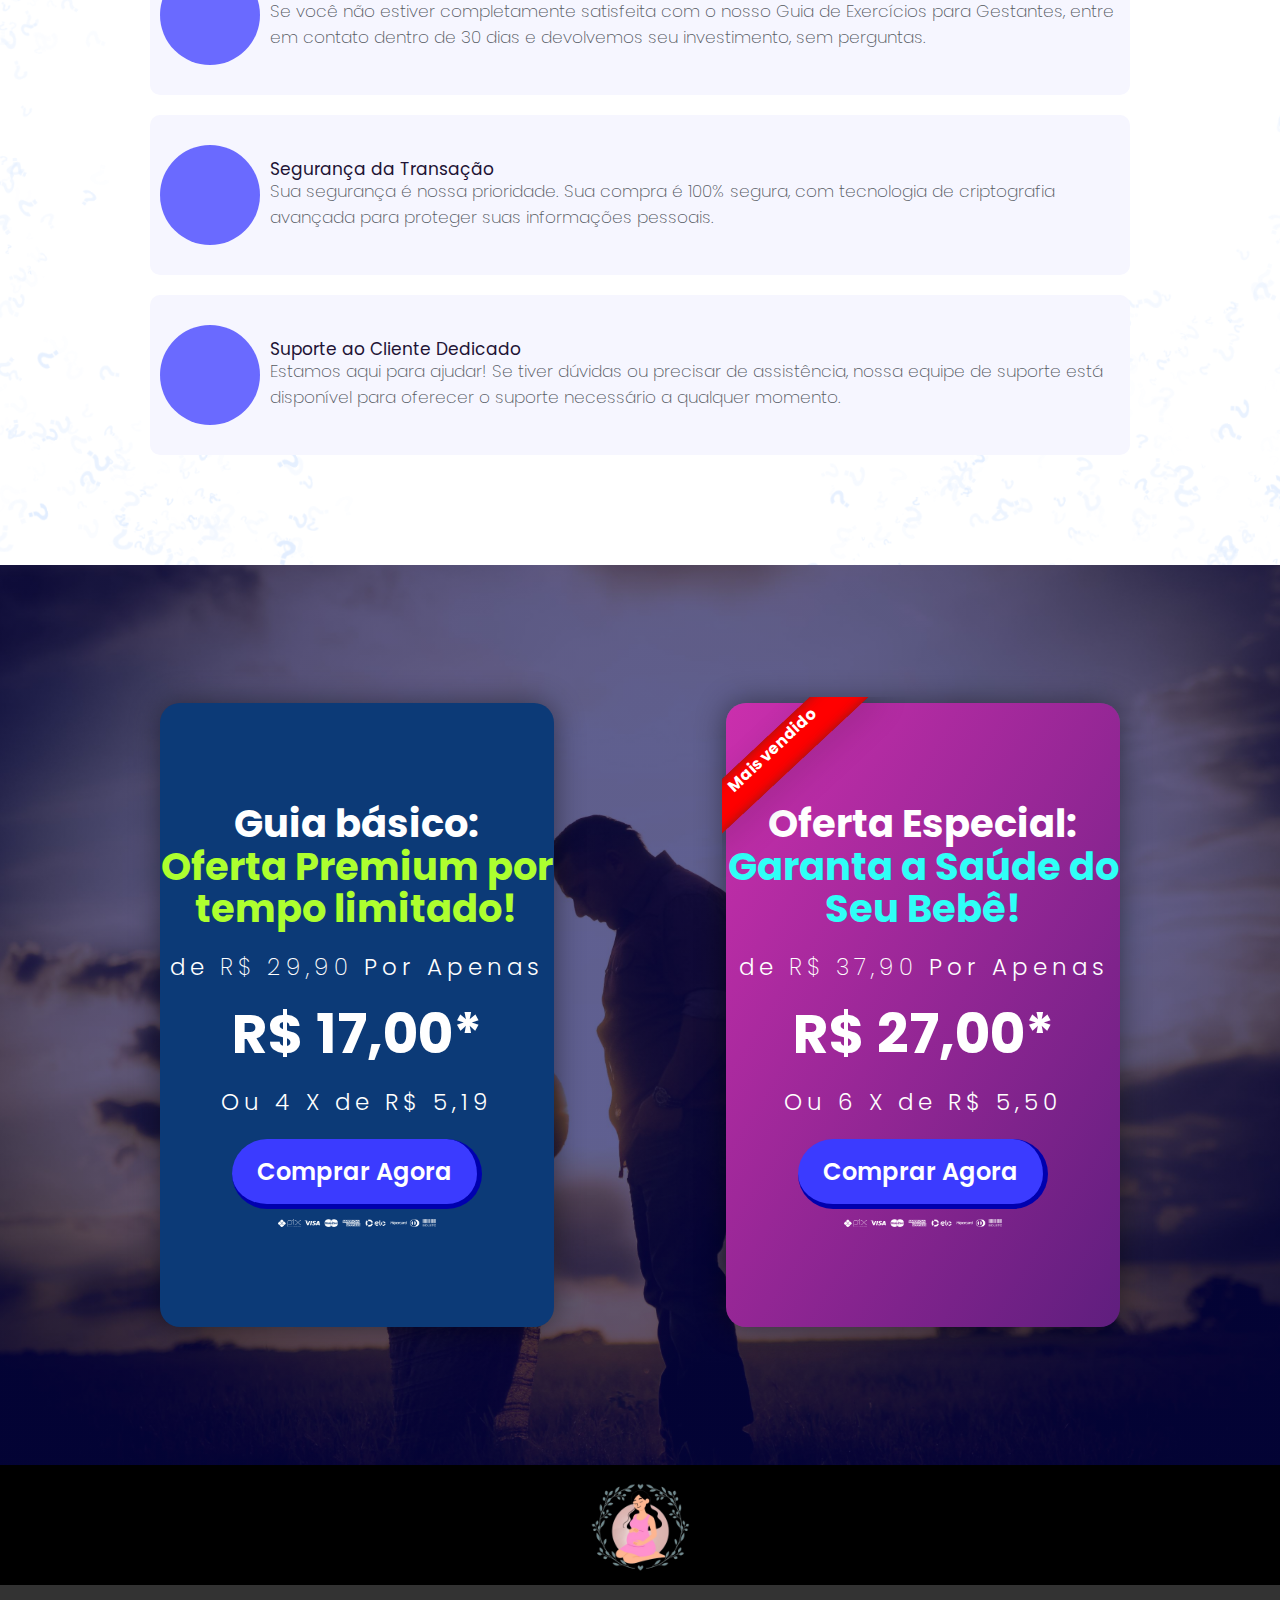
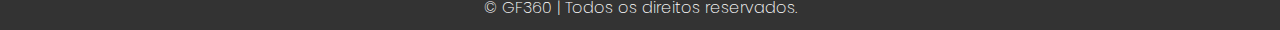
==== commit 3ff4fb0d: "mudando alerta" ====
--- a/guia-gestante/index.html
+++ b/guia-gestante/index.html
@@ -87,7 +87,7 @@
                 <img src="alerta.png"/>
             </div>
         </section>
-       <!-- <section class="g1">
+       <!--<section class="g1">
             <div class="head" style="height: 60px; background: rgb(169,0,0);">
                 <div class="side" style="display: flex; height: 50%; align-items: center;">
                     <i style="padding: 0px 5px;" class="fa-solid fa-list"></i>
@@ -101,11 +101,8 @@
                 </div>
             </div>
             <div class="center" style="justify-content: center; align-items: center; flex-direction: column;">
-                <p style="padding: 20px 0px; font-weight: 700; font-size: 40px; color: black;">Alerta: A Falta de Alongamento Durante a Gravidez Pode Prejudicar a Saúde do Seu Bebê!</p>
-                <p style="padding: 20px 0px; color: black;">Estudos recentes mostram que a falta de alongamento adequado durante a gestação pode ter consequências sérias para a saúde do bebê. Especialistas 
-                    alertam que a ausência de exercícios de alongamento pode levar a desconfortos físicos, aumento da tensão muscular e até complicações no desenvolvimento fetal.
-                    Durante a gravidez, o corpo da mulher passa por diversas mudanças, e manter a flexibilidade é crucial para garantir uma gestação saudável. O alongamento não apenas ajuda a aliviar dores e 
-                    tensões, mas também melhora a circulação sanguínea, essencial para o bem-estar do bebê.</p>
+                <p style="padding: 20px 0px; font-weight: 700; font-size: 40px; color: black;">ALERTA: ALERTA: ESTRESSE E FALTA DE EXERCÍCIOS ESPECÍFICOS PODEM AUMENTAR A CHANCE DE BEBÊS DESENVOLVER AUTISMO, TDAH E TOD</p>
+                <p style="padding: 20px 0px; color: black;">Estudos recentes mostram que ESTRESSE, DORES NA COLUNA CAUSADA PELO PESO DO BEBÊ e a falta de EXERCÍCIOS ESPECÍFICOS estão ligados diretamente com o desenvolvimento de DOENÇAS COMO AUTISMO, TOD E TDAH,</p>
                 <div style="padding: 20px 0px; width: 100%; display: flex; justify-content: space-between; border-bottom: 1px solid rgb(78, 78, 78); margin: 10px 0px; ">
                     <div style="display: flex; flex-direction: column; align-items: flex-start; justify-content: space-between;">
                         <p style="color: rgb(78, 78, 78); font-weight: 700;">Por Angela Wystaniec</p>
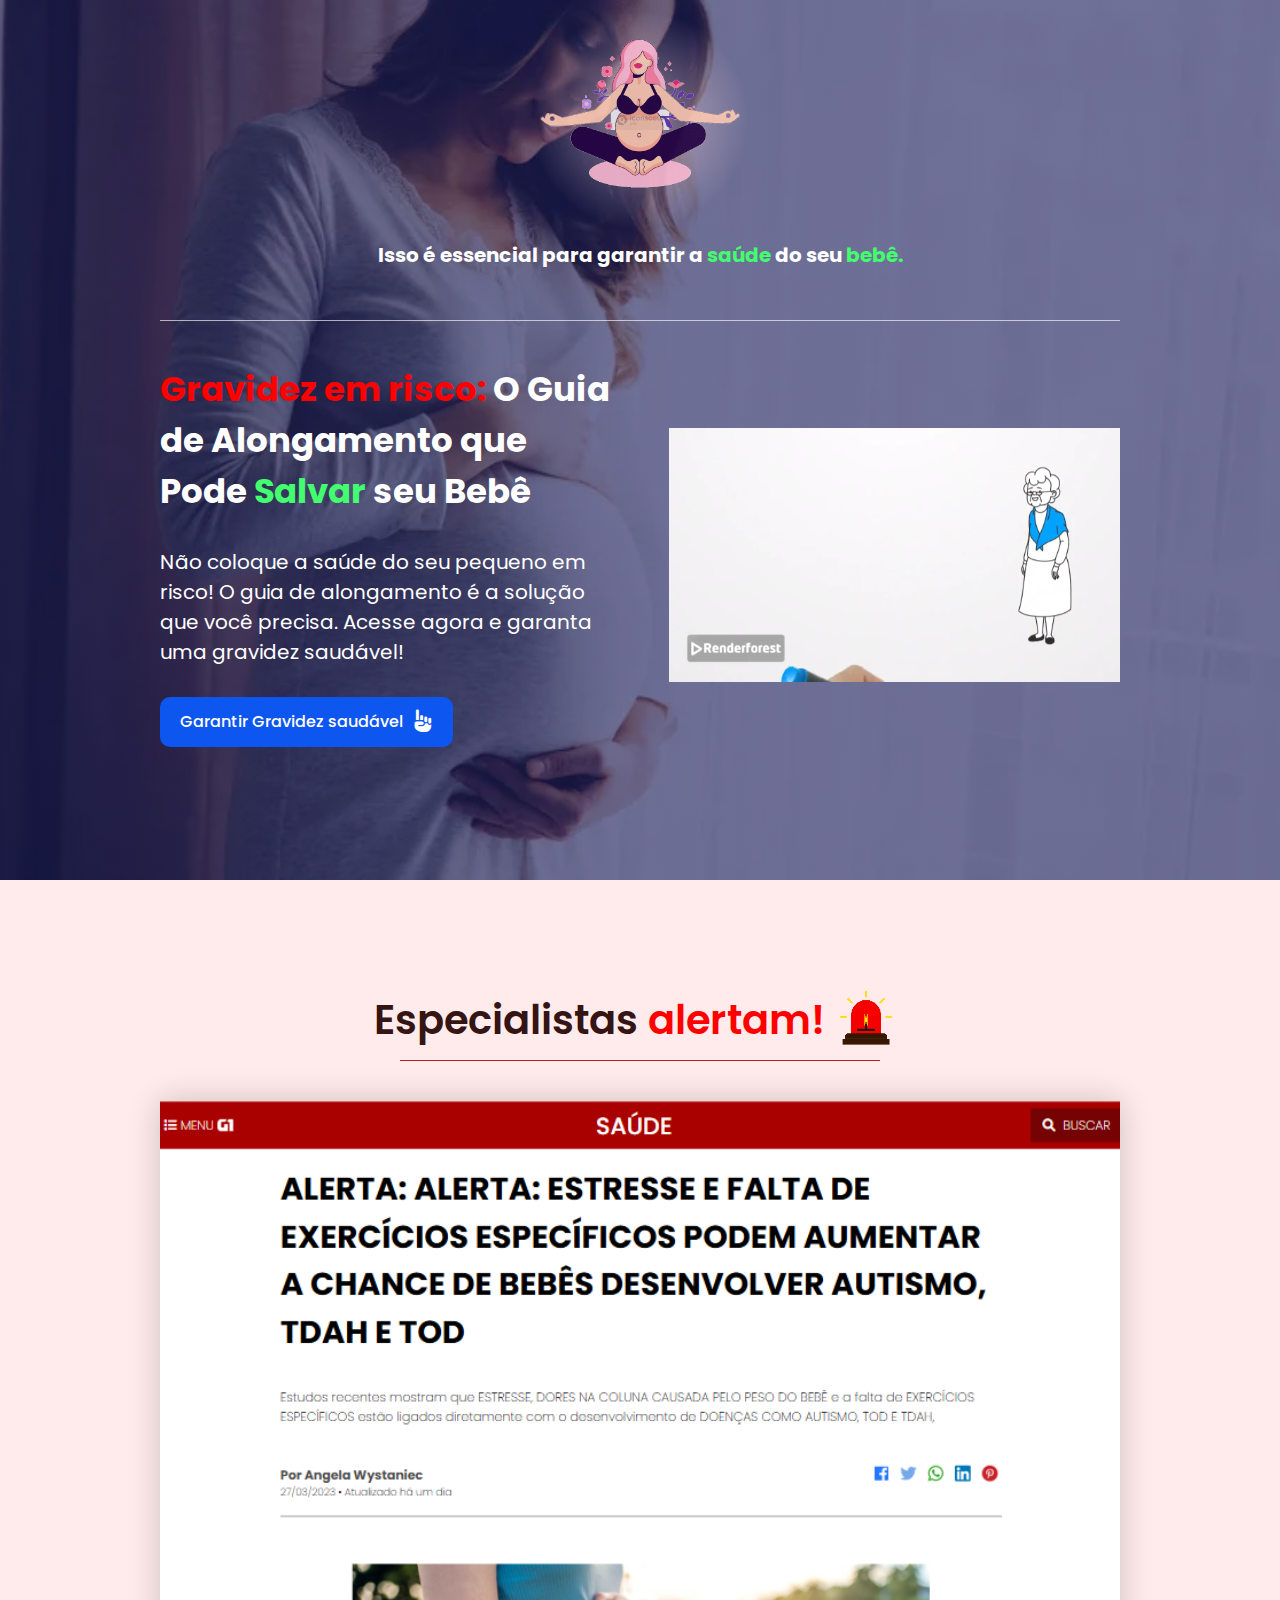
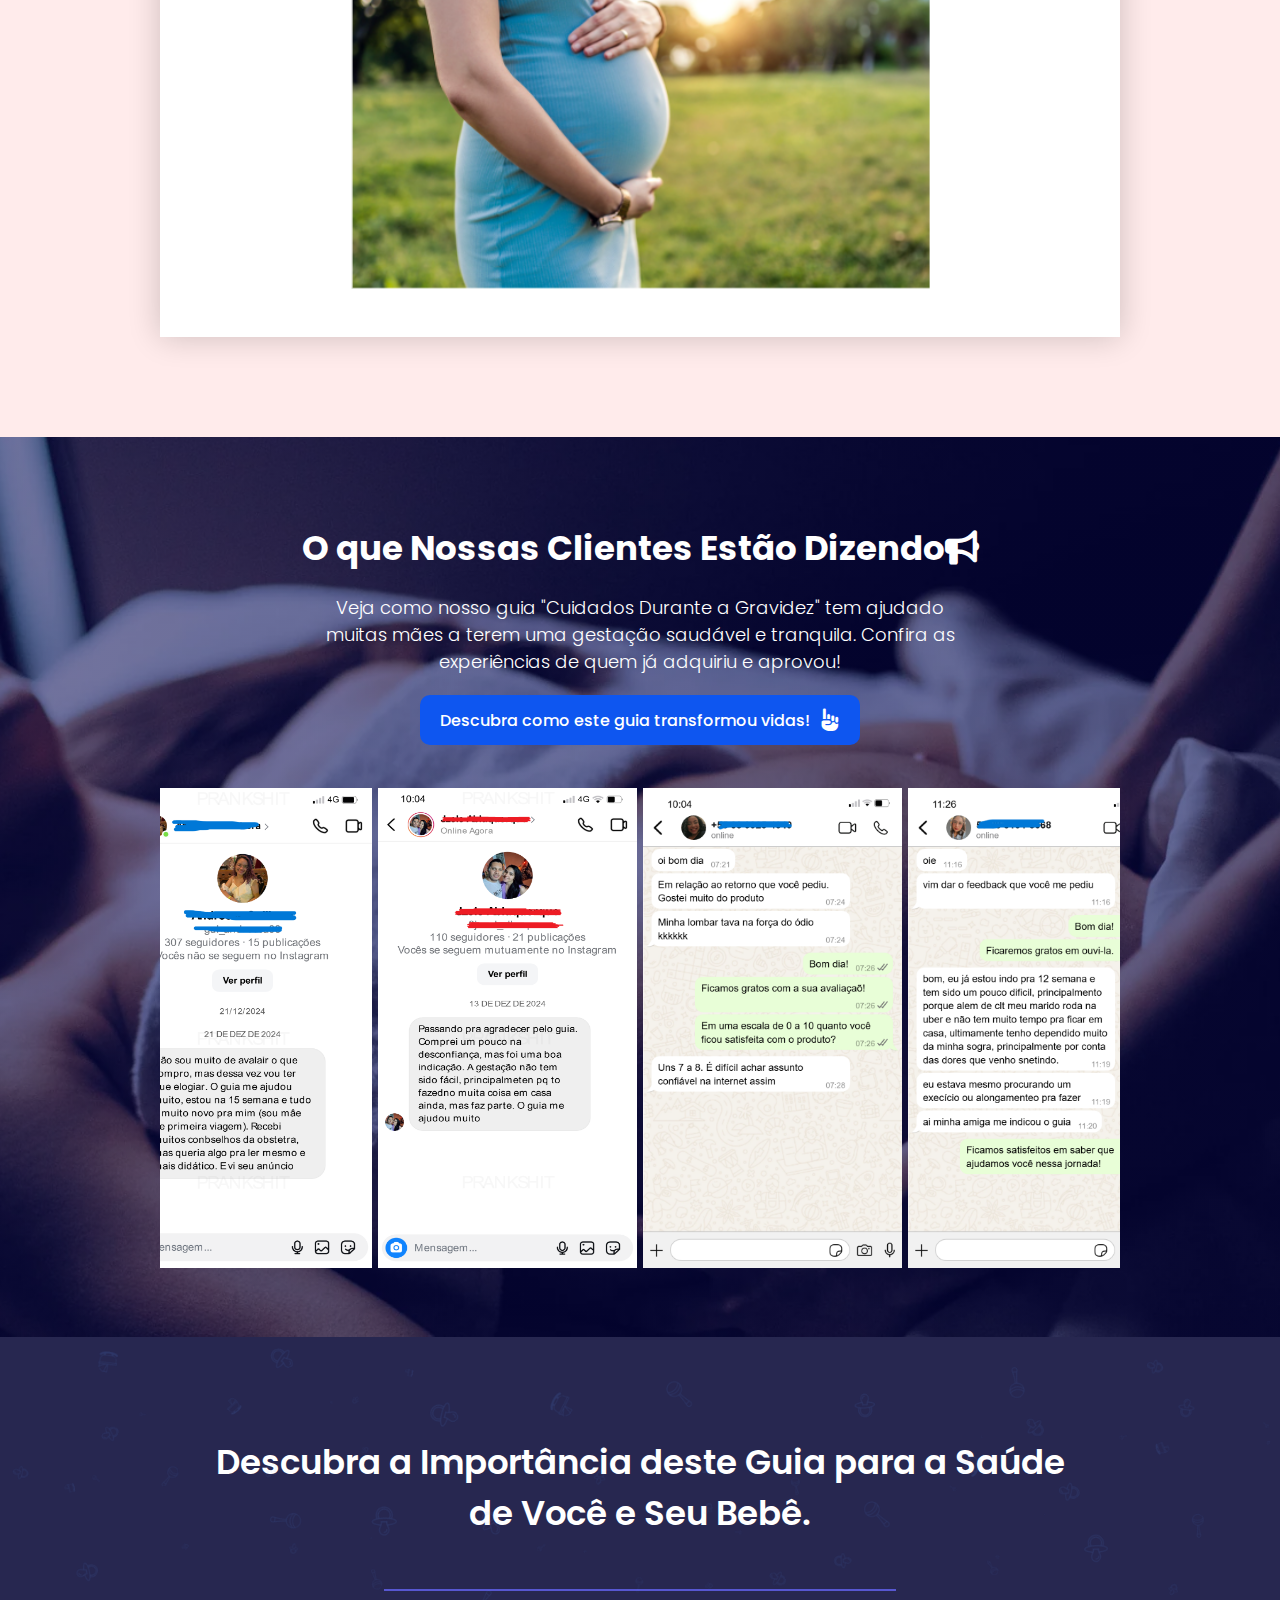
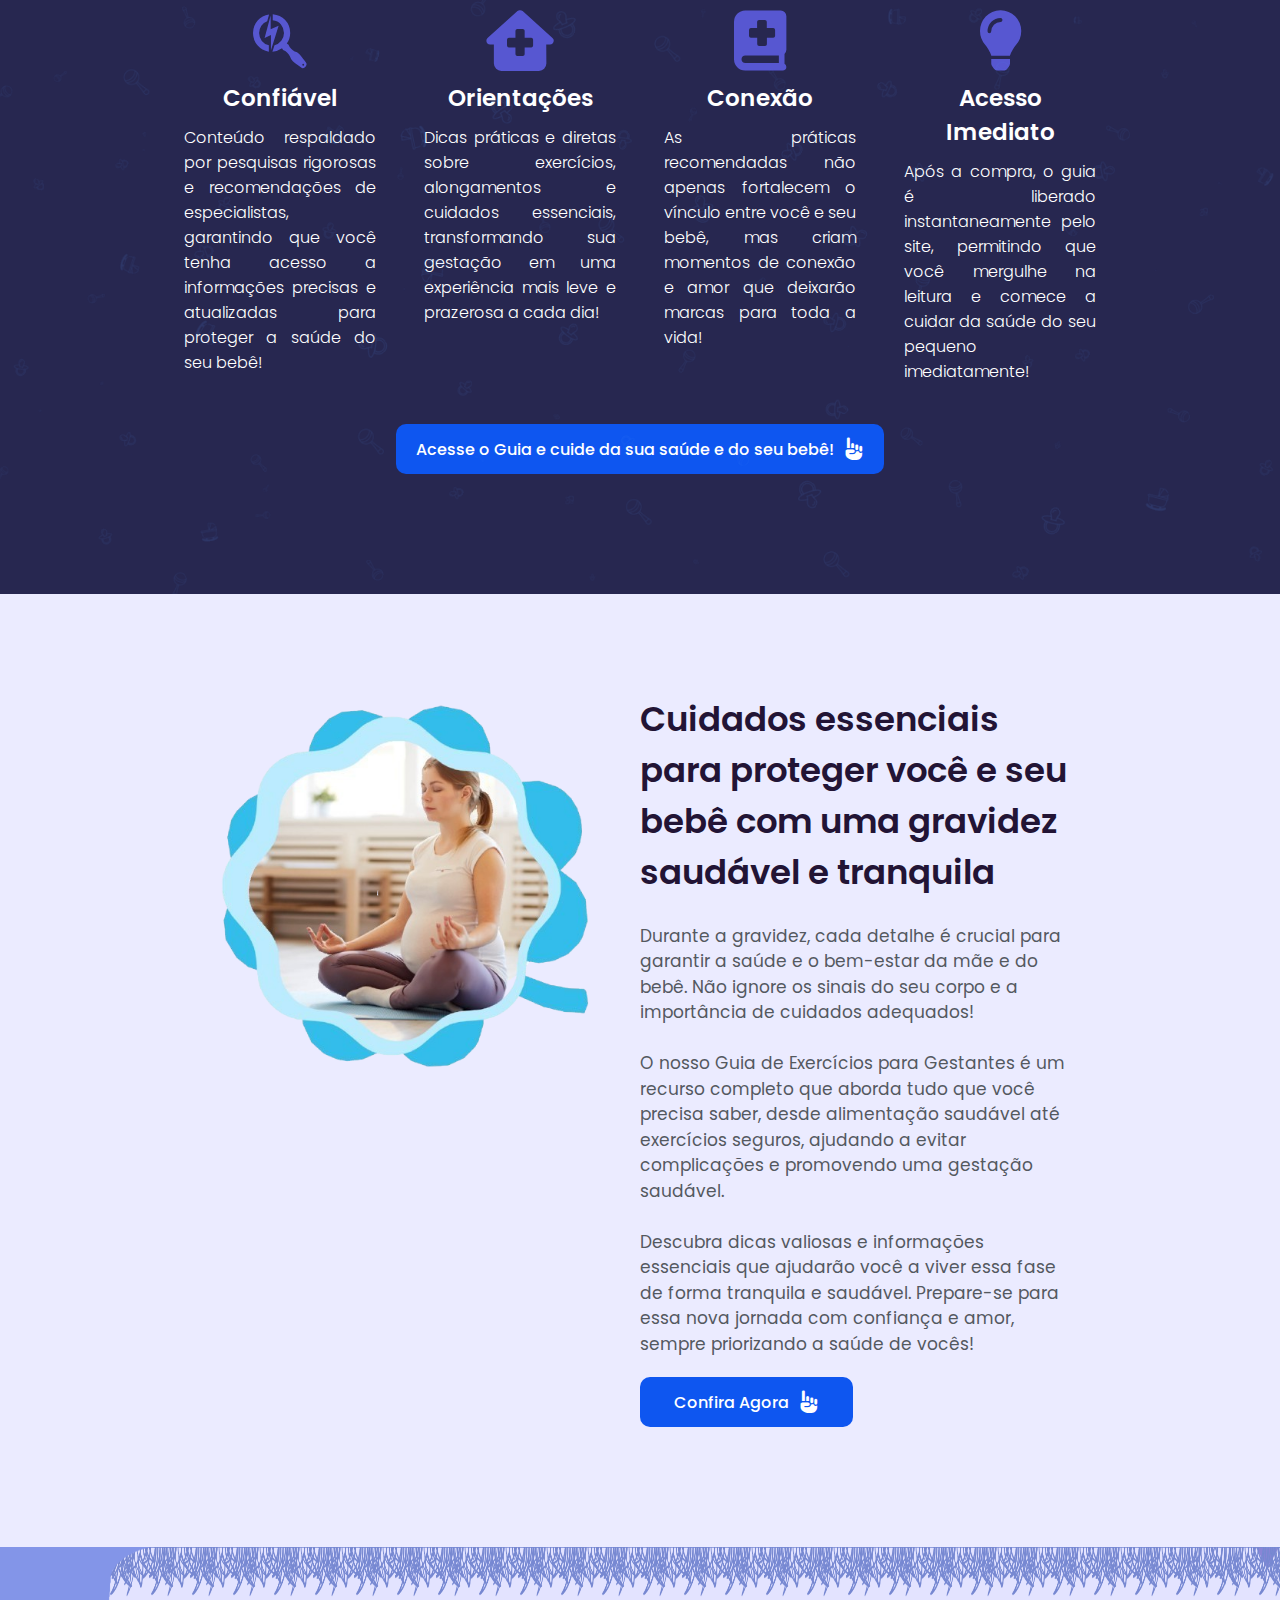
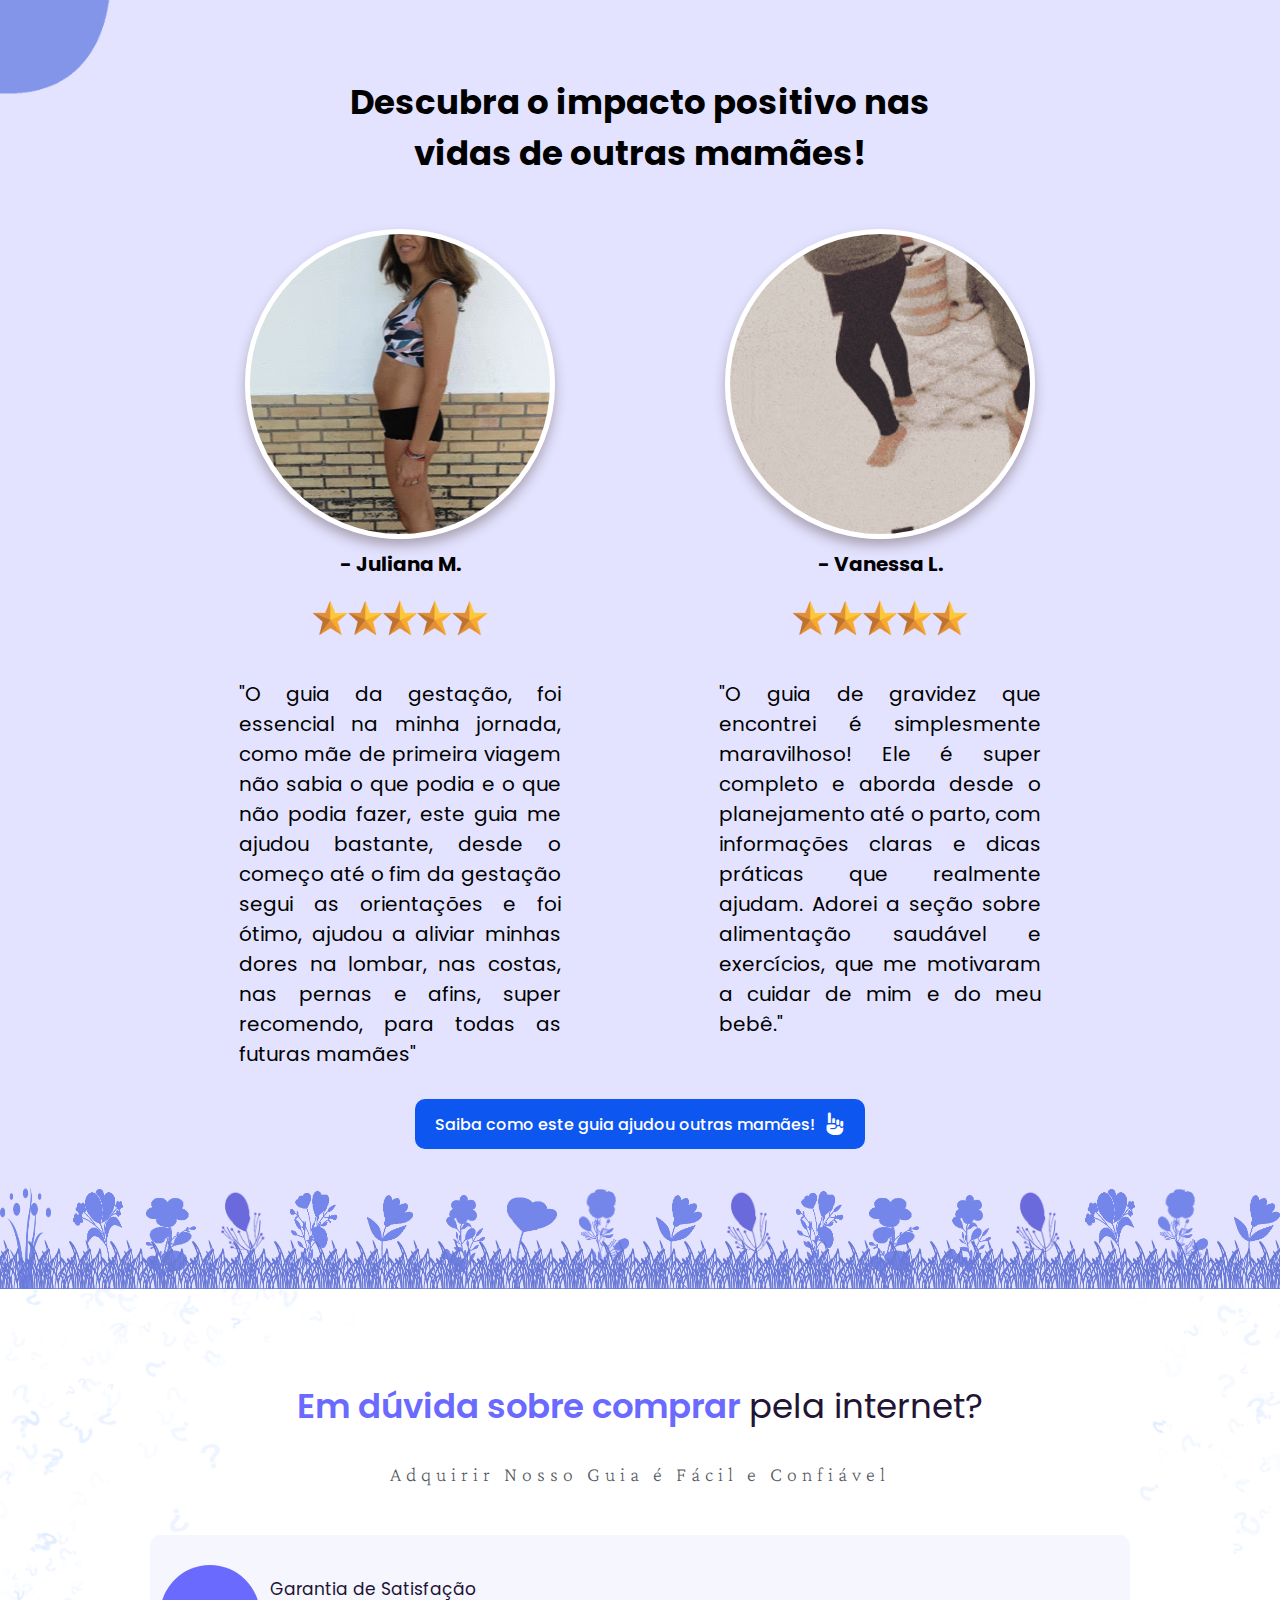
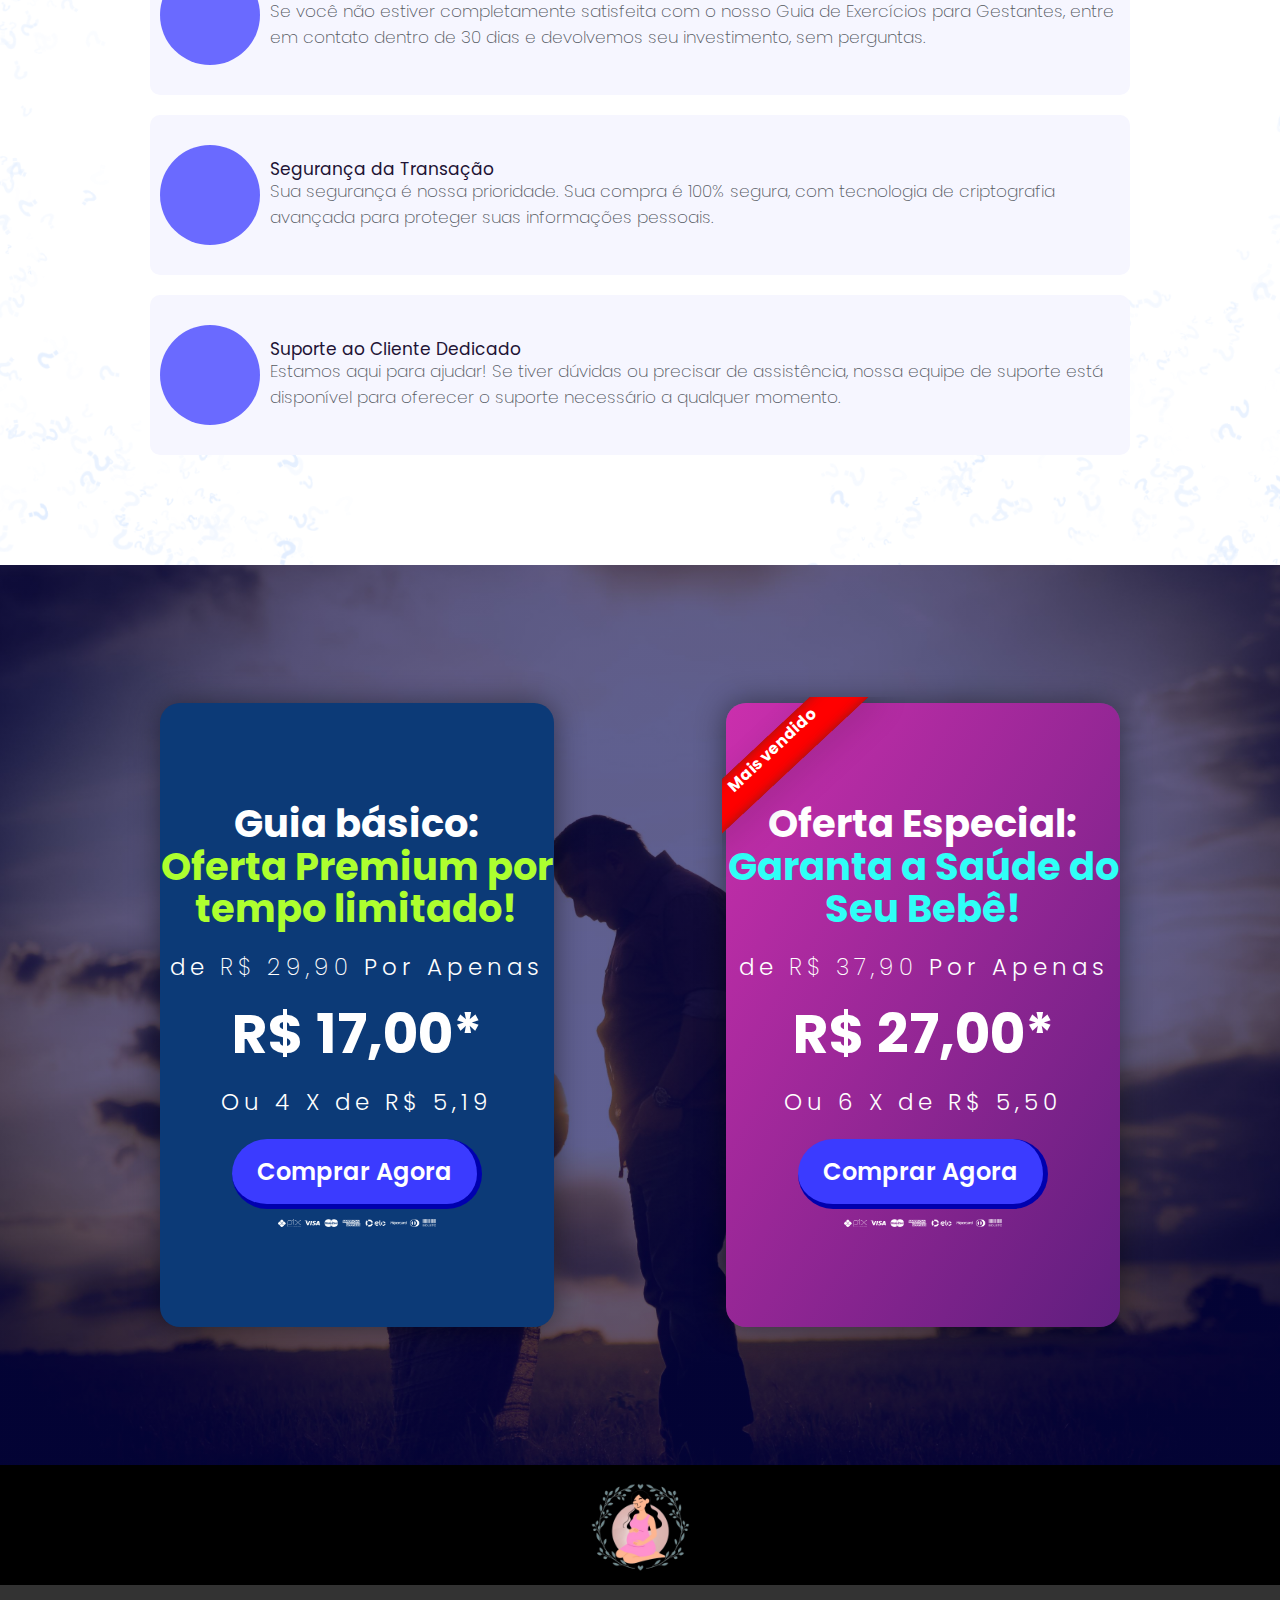
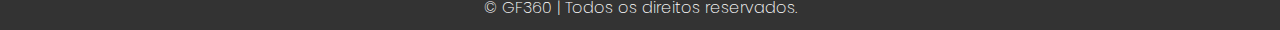
==== commit c89ff231: "atualizadno g1" ====
--- a/guia-gestante/index.html
+++ b/guia-gestante/index.html
@@ -88,7 +88,7 @@
             </div>
         </section>
        <!--<section class="g1">
-            <div class="head" style="height: 60px; background: rgb(169,0,0);">
+            <div class="head" style="height: 60px; background: rgb(169,0,0); margin-bottom: 100px;">
                 <div class="side" style="display: flex; height: 50%; align-items: center;">
                     <i style="padding: 0px 5px;" class="fa-solid fa-list"></i>
                     <p>MENU</p>
@@ -101,7 +101,7 @@
                 </div>
             </div>
             <div class="center" style="justify-content: center; align-items: center; flex-direction: column;">
-                <p style="padding: 20px 0px; font-weight: 700; font-size: 40px; color: black;">ALERTA: ALERTA: ESTRESSE E FALTA DE EXERCÍCIOS ESPECÍFICOS PODEM AUMENTAR A CHANCE DE BEBÊS DESENVOLVER AUTISMO, TDAH E TOD</p>
+                <p style="padding: 20px 0px; font-weight: 700; font-size: 40px; color: black;">ALERTA: ESTRESSE E FALTA DE EXERCÍCIOS ESPECÍFICOS PODEM AUMENTAR A CHANCE DE BEBÊS DESENVOLVER AUTISMO, TDAH E TOD</p>
                 <p style="padding: 20px 0px; color: black;">Estudos recentes mostram que ESTRESSE, DORES NA COLUNA CAUSADA PELO PESO DO BEBÊ e a falta de EXERCÍCIOS ESPECÍFICOS estão ligados diretamente com o desenvolvimento de DOENÇAS COMO AUTISMO, TOD E TDAH,</p>
                 <div style="padding: 20px 0px; width: 100%; display: flex; justify-content: space-between; border-bottom: 1px solid rgb(78, 78, 78); margin: 10px 0px; ">
                     <div style="display: flex; flex-direction: column; align-items: flex-start; justify-content: space-between;">
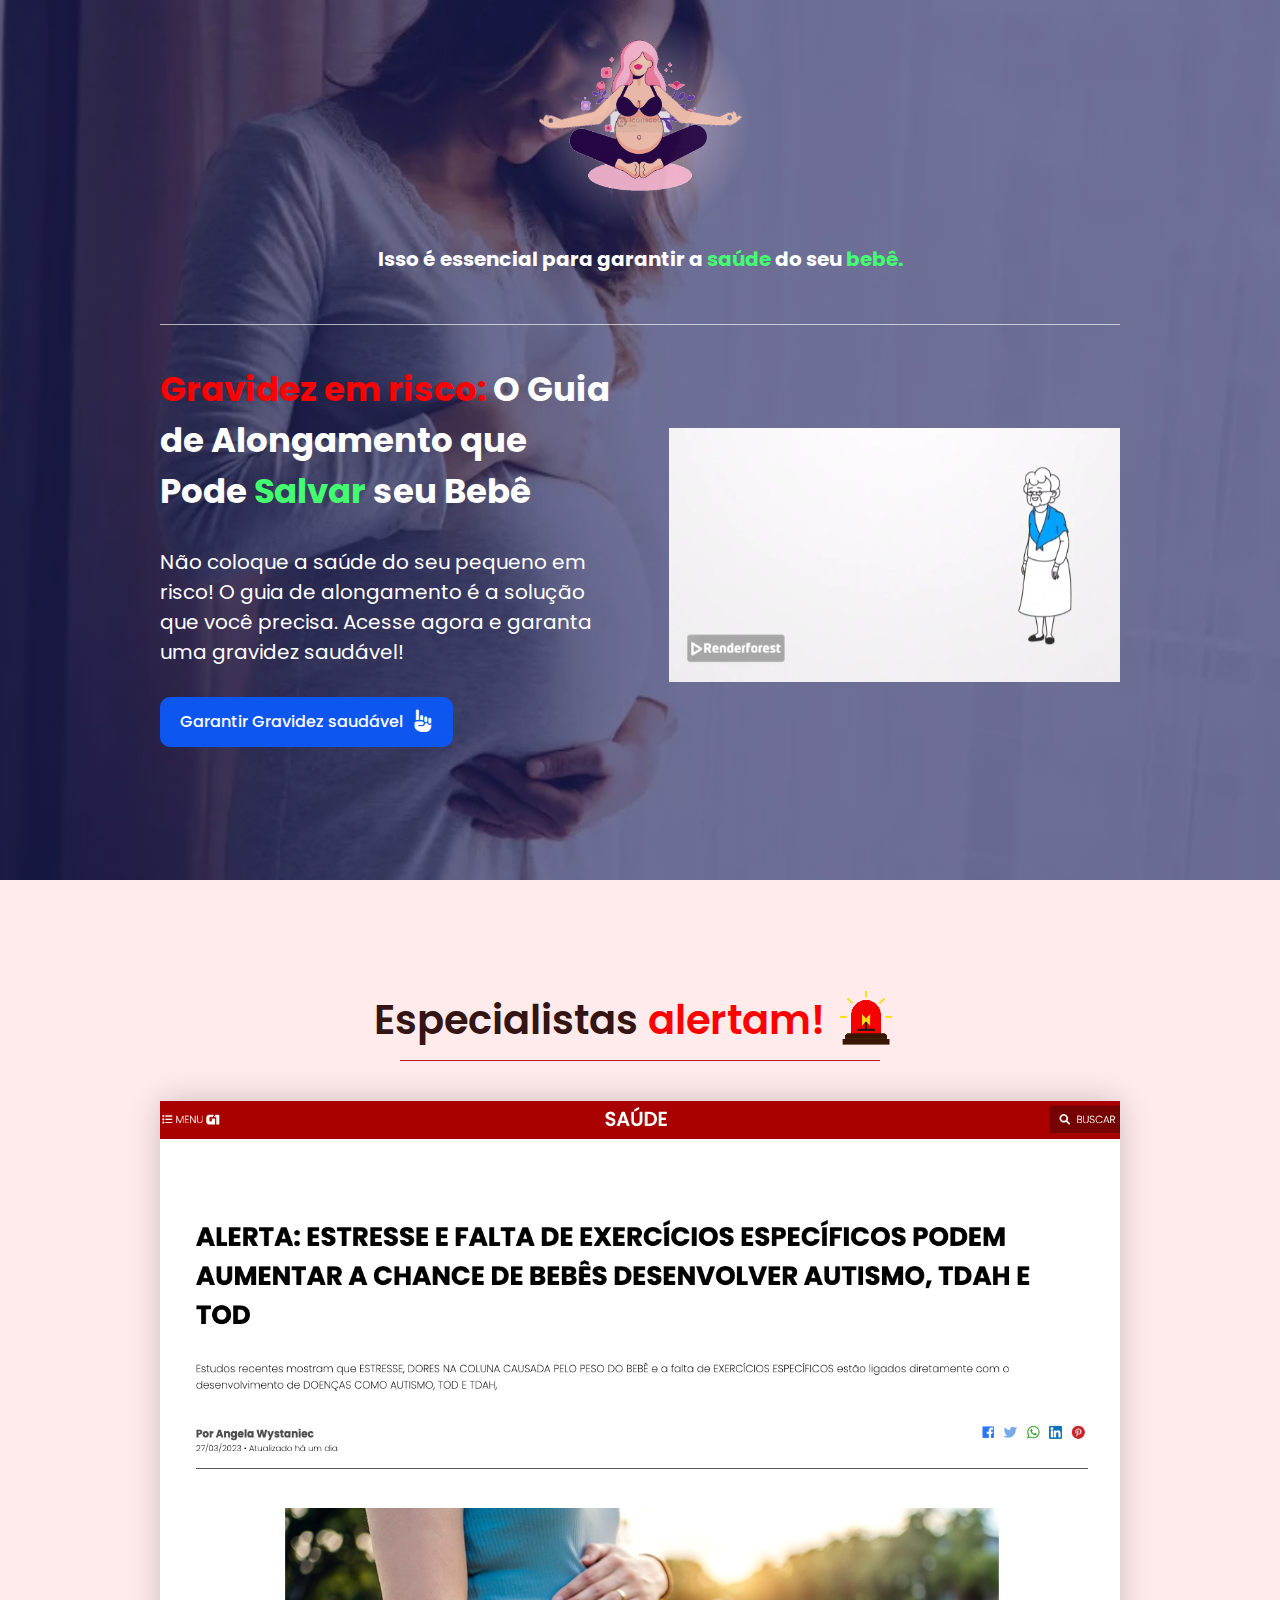
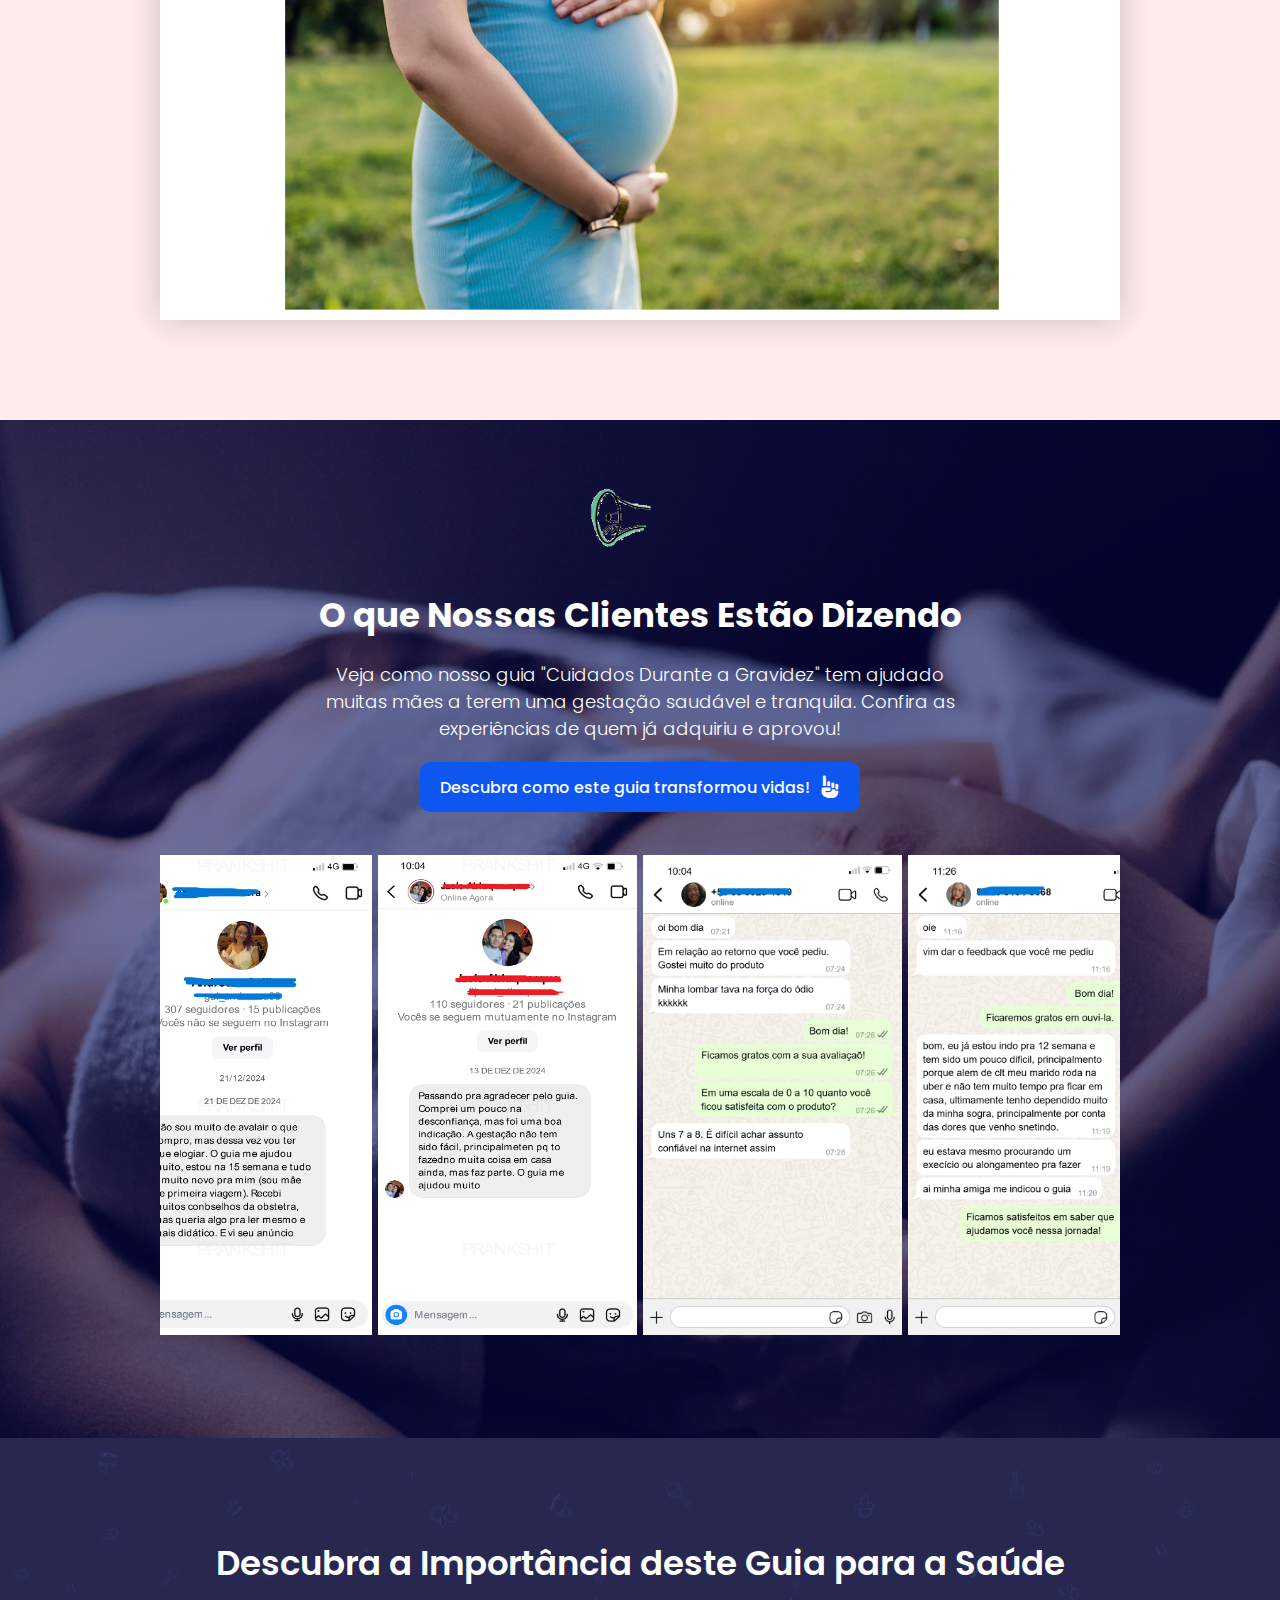
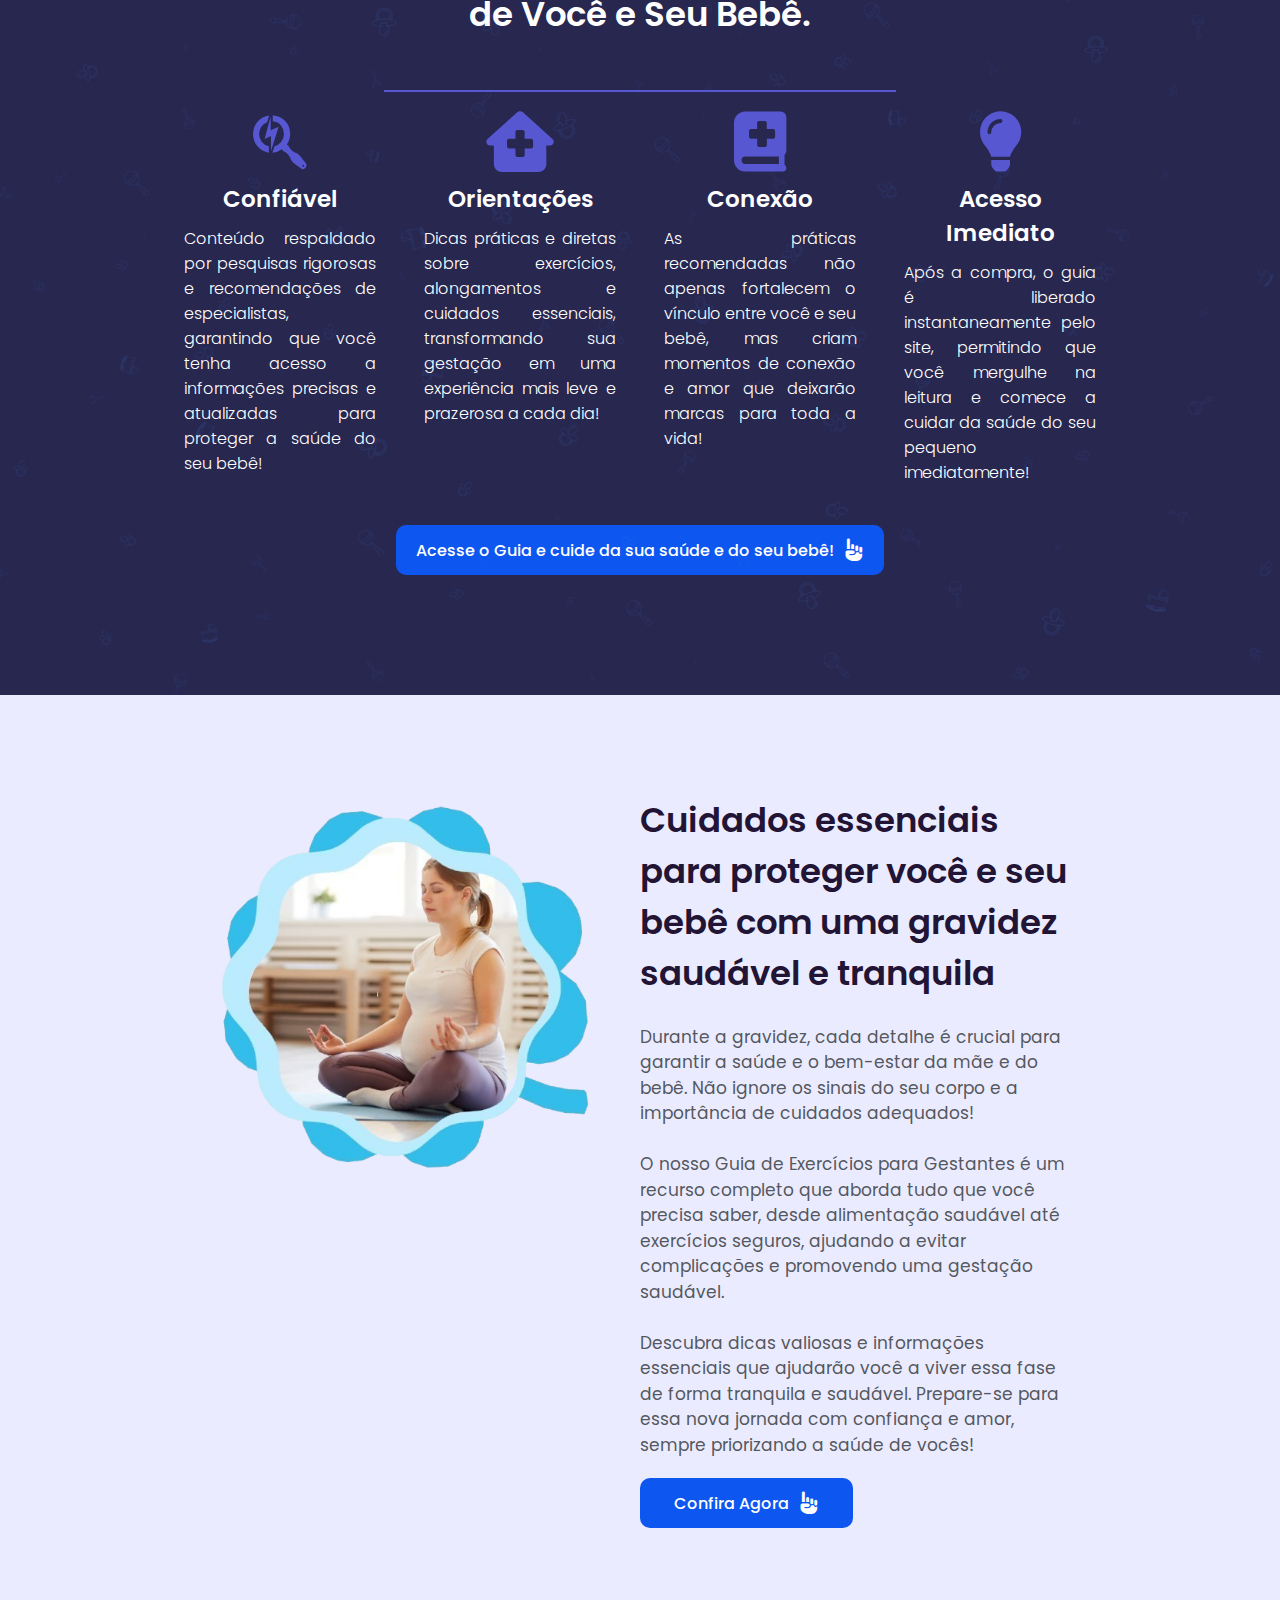
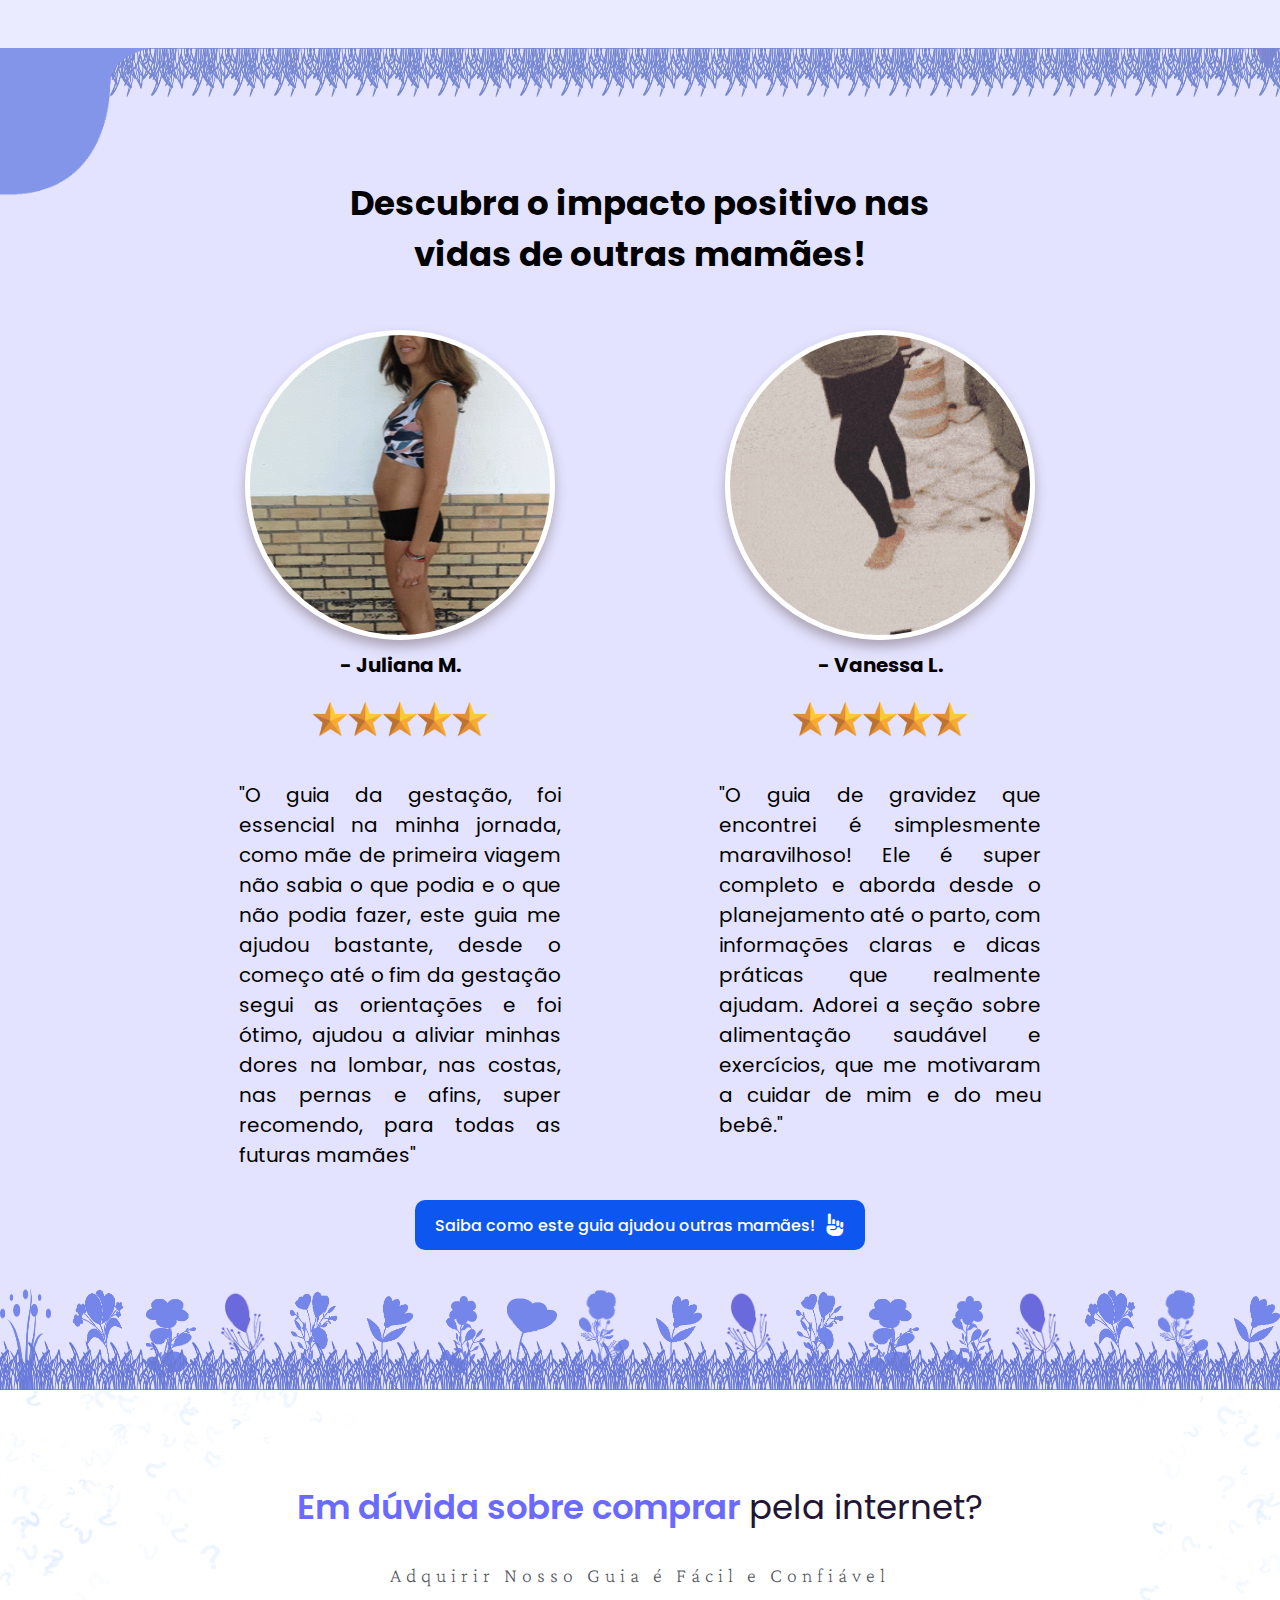
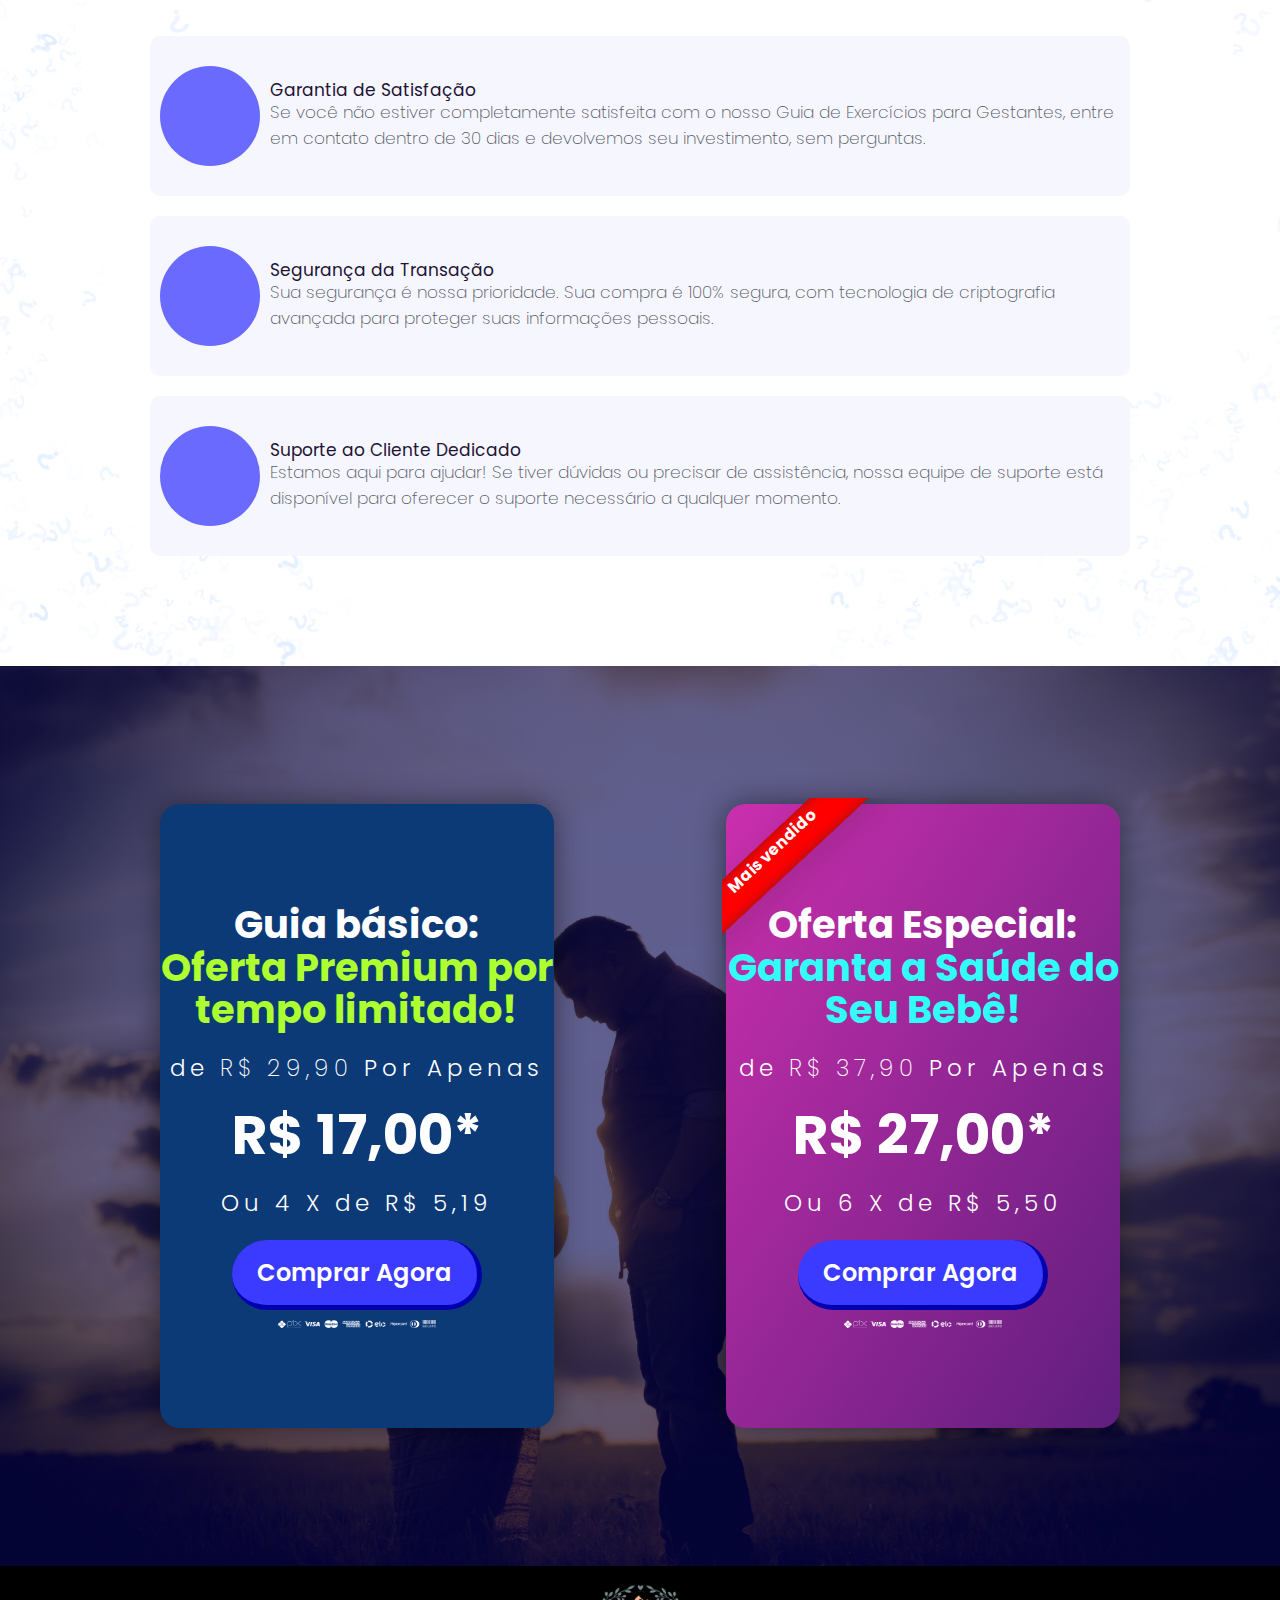
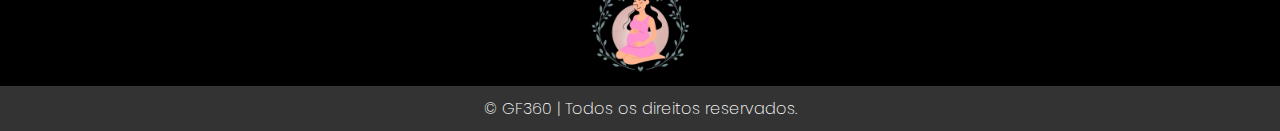
==== commit 88c2059f: "animado" ====
--- a/guia-gestante/index.html
+++ b/guia-gestante/index.html
@@ -122,7 +122,8 @@
         <section class="prova_social">
             <div class="center_provas">
                 <div class="prova esquerda" style="--i:0s">
-                    <p class="titulo">O que Nossas Clientes Estão Dizendo<i class="fa-solid fa-bullhorn"></i></p>
+                    <span></span>
+                    <p class="titulo">O que Nossas Clientes Estão Dizendo</p>
                     <p>Veja como nosso guia "Cuidados Durante a Gravidez" tem ajudado muitas mães a terem uma gestação saudável e tranquila. Confira as experiências de quem já adquiriu e aprovou!</p>
                     <a class="cta"  href="#comprar">Descubra como este guia transformou vidas!<i class="fa-solid fa-hand-point-up"></i></a>
                 </div>
--- a/guia-gestante/style.css
+++ b/guia-gestante/style.css
@@ -111,21 +111,27 @@
   background-position: center; /* Centraliza a imagem */
   height: 70vh;
 }
-.prova_social{
-    background: 
-    linear-gradient(rgba(5, 5, 82, 0.536), rgba(5, 5, 82, 0.536)), /* Cor de fundo com opacidade */
-    url('wall.jpg'); /* Caminho para a imagem */
-  background-size: cover; /* Faz a imagem cobrir toda a área */
-  background-position: center; /* Centraliza a imagem */
-  height: 100vh;
-}
+
 .prova_social{
     background: 
     linear-gradient(rgba(5, 5, 82, 0.536), rgba(5, 5, 82, 0.536)), /* Cor de fundo com opacidade */
     url('prag.png'); /* Caminho para a imagem */
   background-size: cover; /* Faz a imagem cobrir toda a área */
   background-position: center; /* Centraliza a imagem */
-  height: 100vh;
+}
+.prova_social .titulo{
+    display: flex;
+    align-items: center;
+}
+.prova_social span{
+    margin-top: 50px;
+    display: flex;
+    height: 100px;
+    width: 160px;
+    background: url("megafone.gif");
+    background-position: center;
+    background-size: 100% 100%;
+    background-repeat: no-repeat;
 }
 #comprar .center{
     justify-content: space-between;
@@ -682,6 +688,7 @@
     -ms-overflow-style: none; /* Oculta a barra de rolagem no IE e Edge */
 }
 .comentarios{
+    padding-bottom: 100px;
     overflow-y: hidden;
     flex-shrink: 1;
     width: 100%;
@@ -821,10 +828,13 @@
     flex-direction: column;
 }
 .g1 .head{
-    width: 100%;
+    width: 52%;
     display: flex;
     align-items: center;
     justify-content: space-between;
+}
+.g1 .center{
+    width: 48%;
 }
 .alerta .t{
     display: flex; align-items: center;
